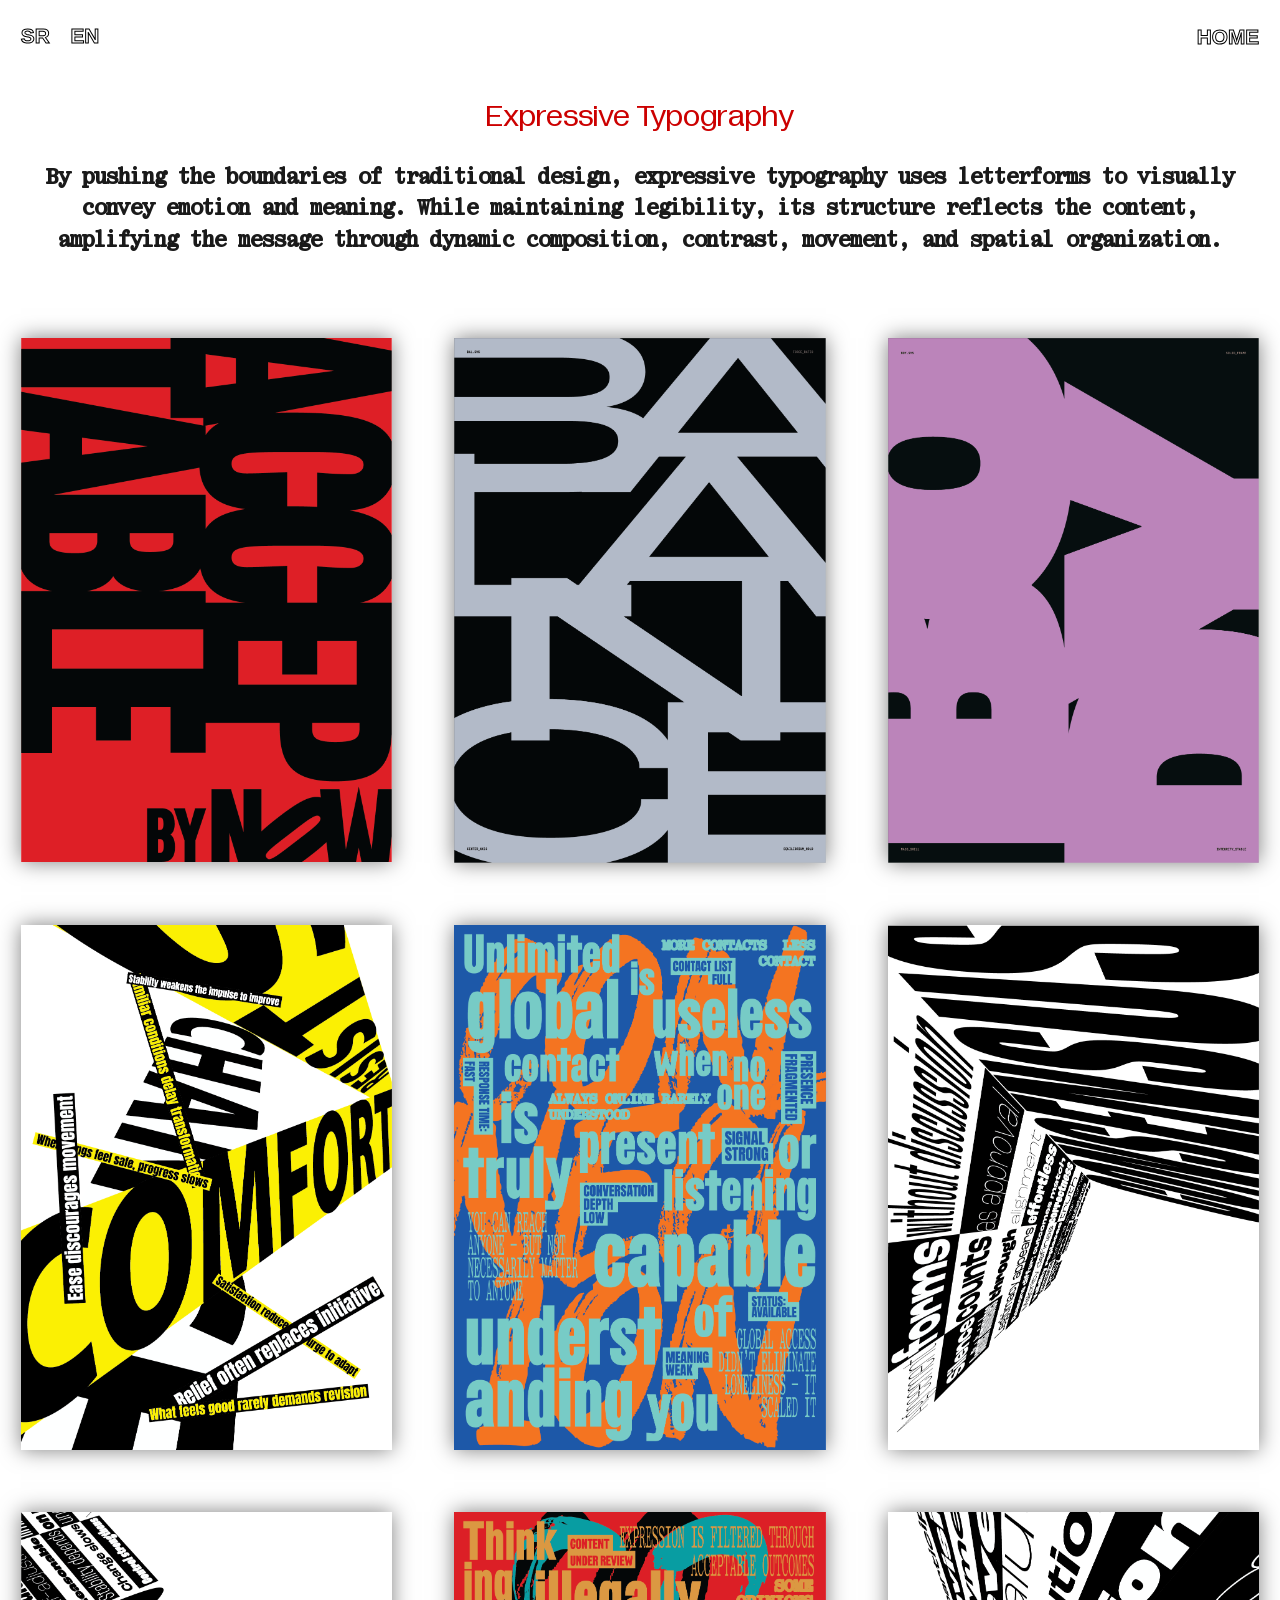
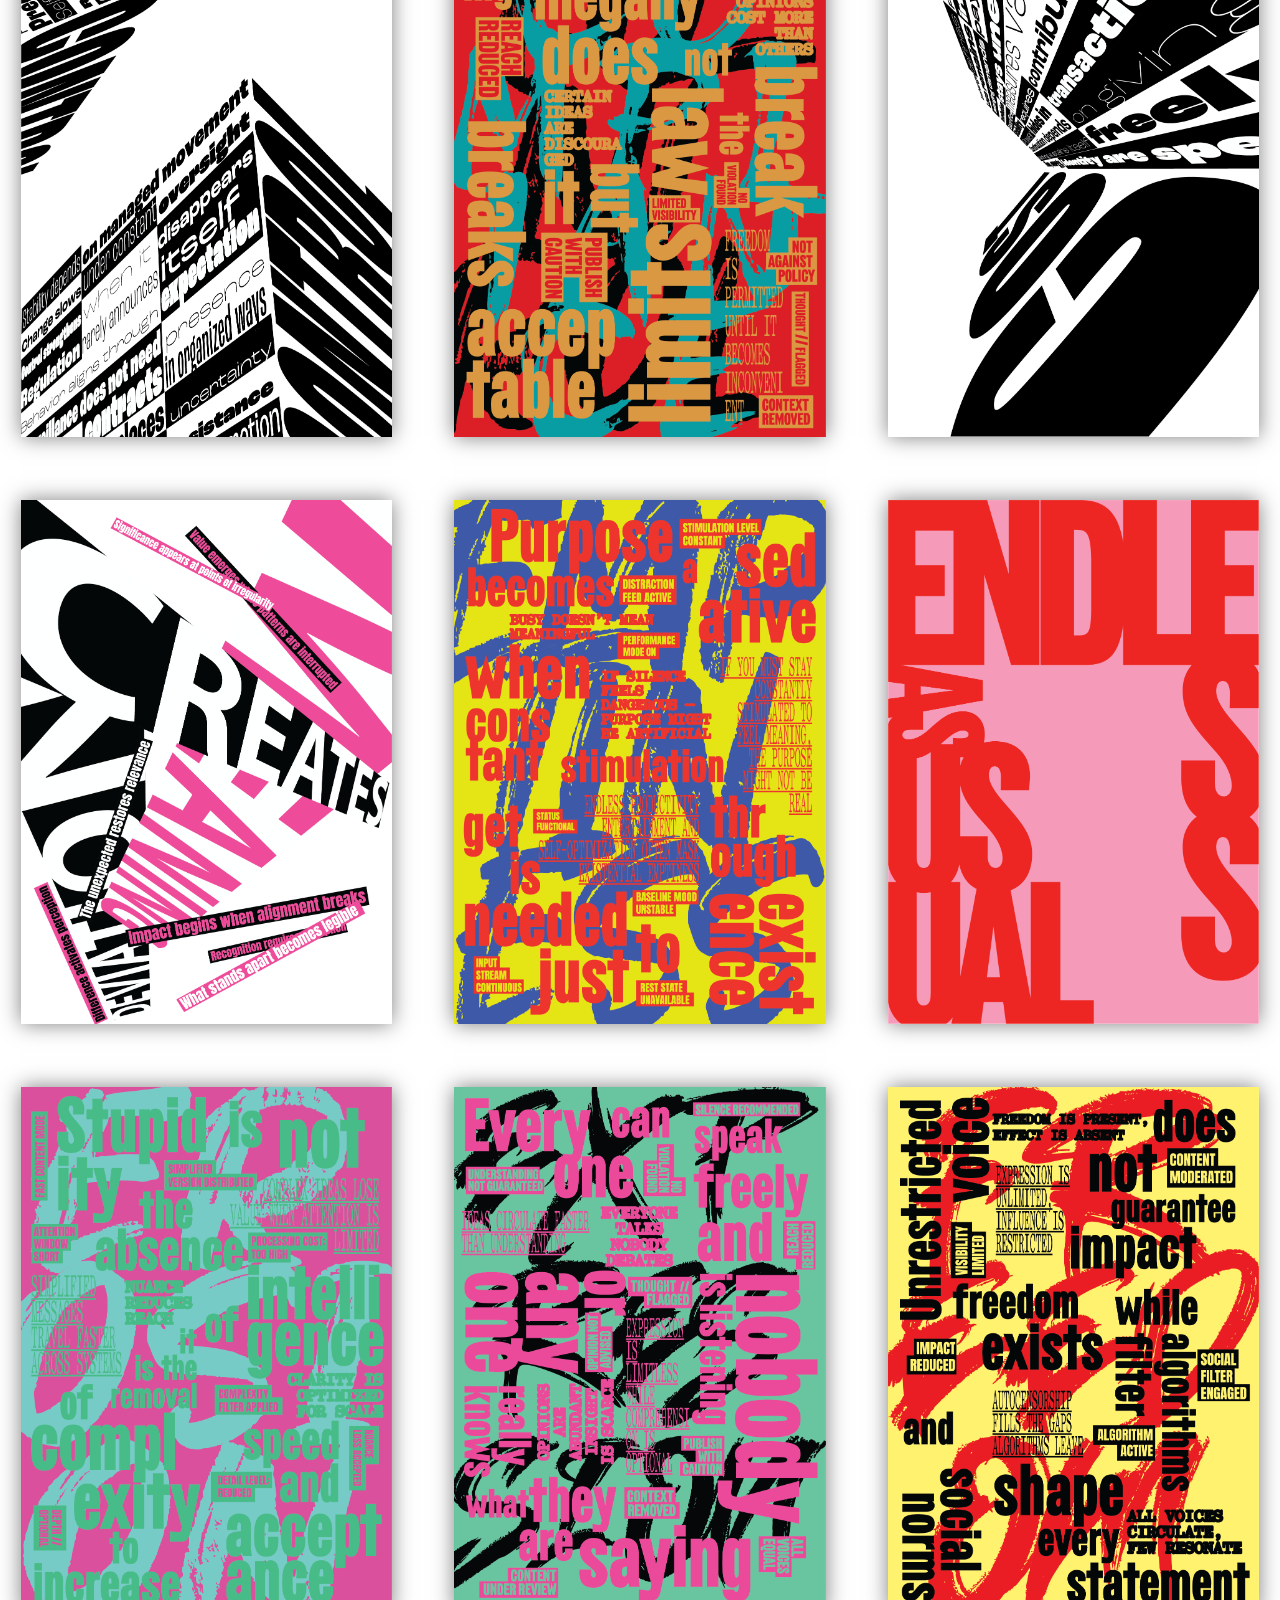
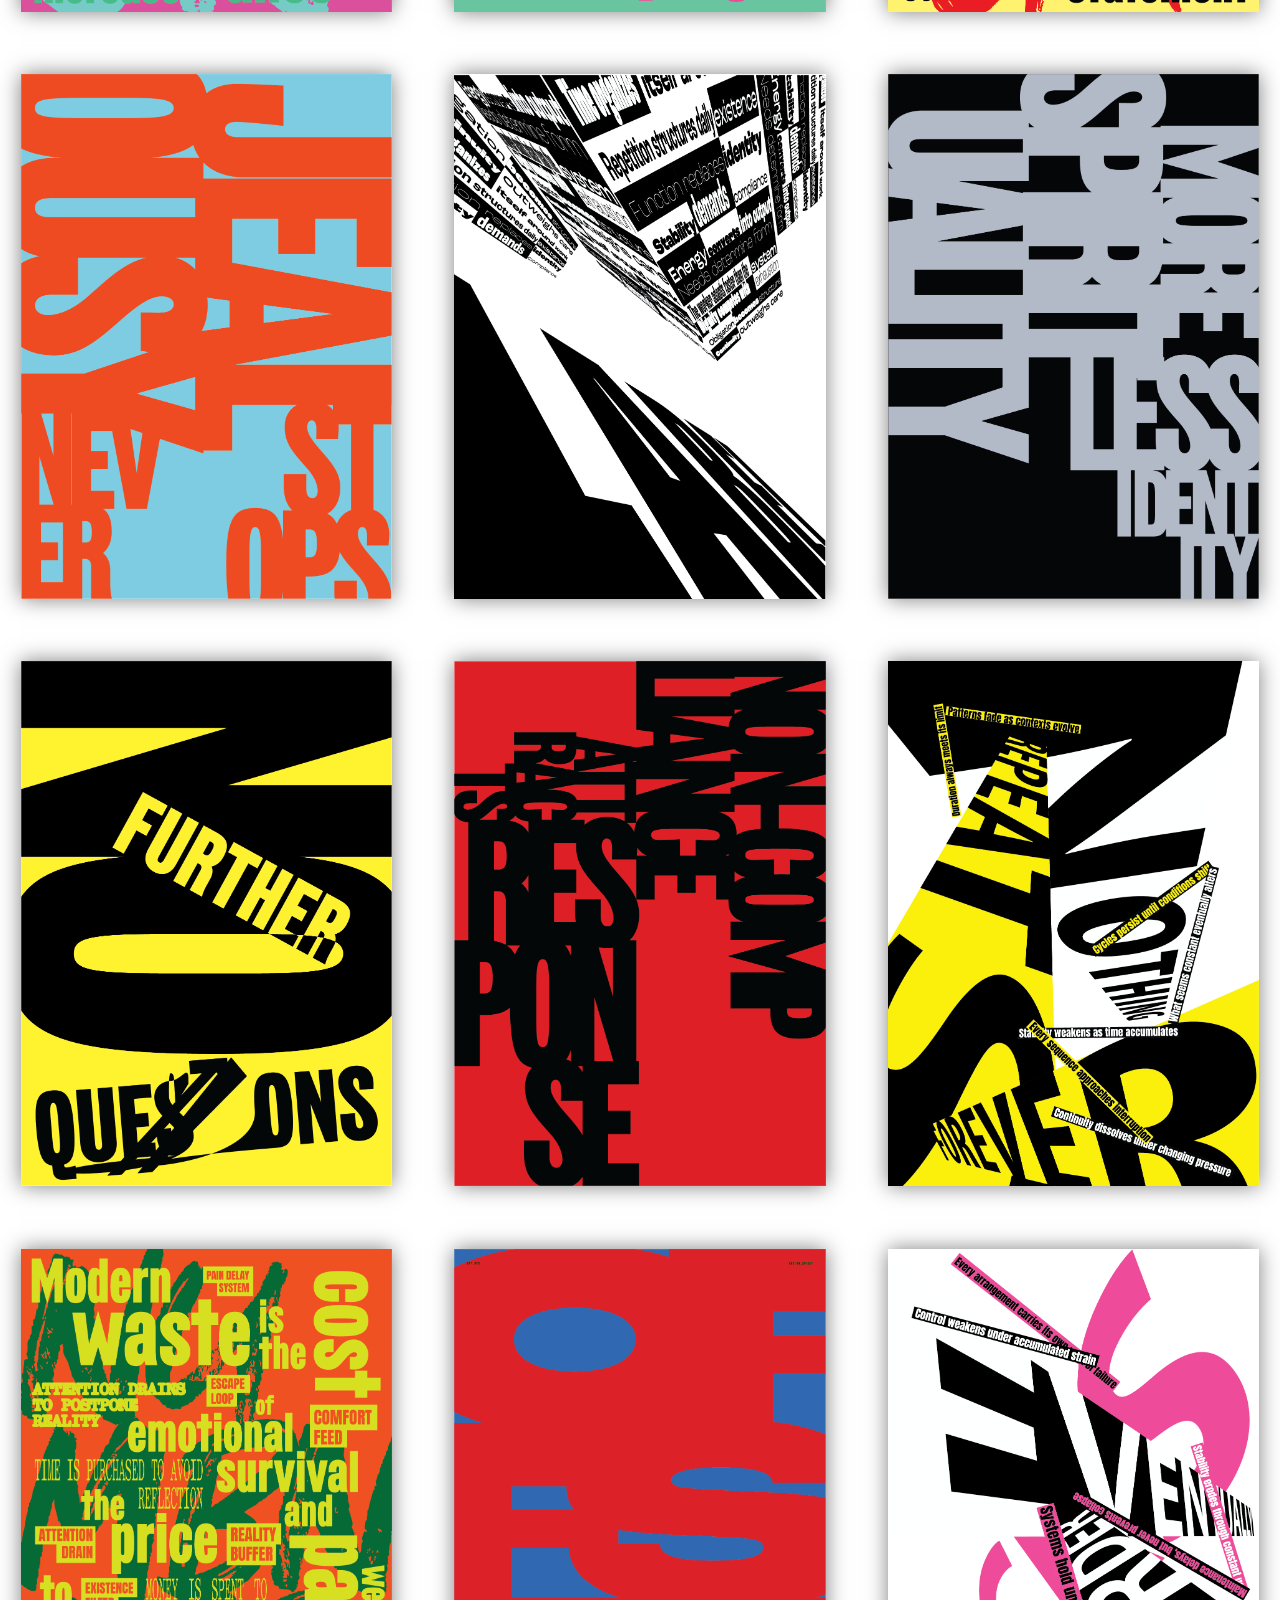
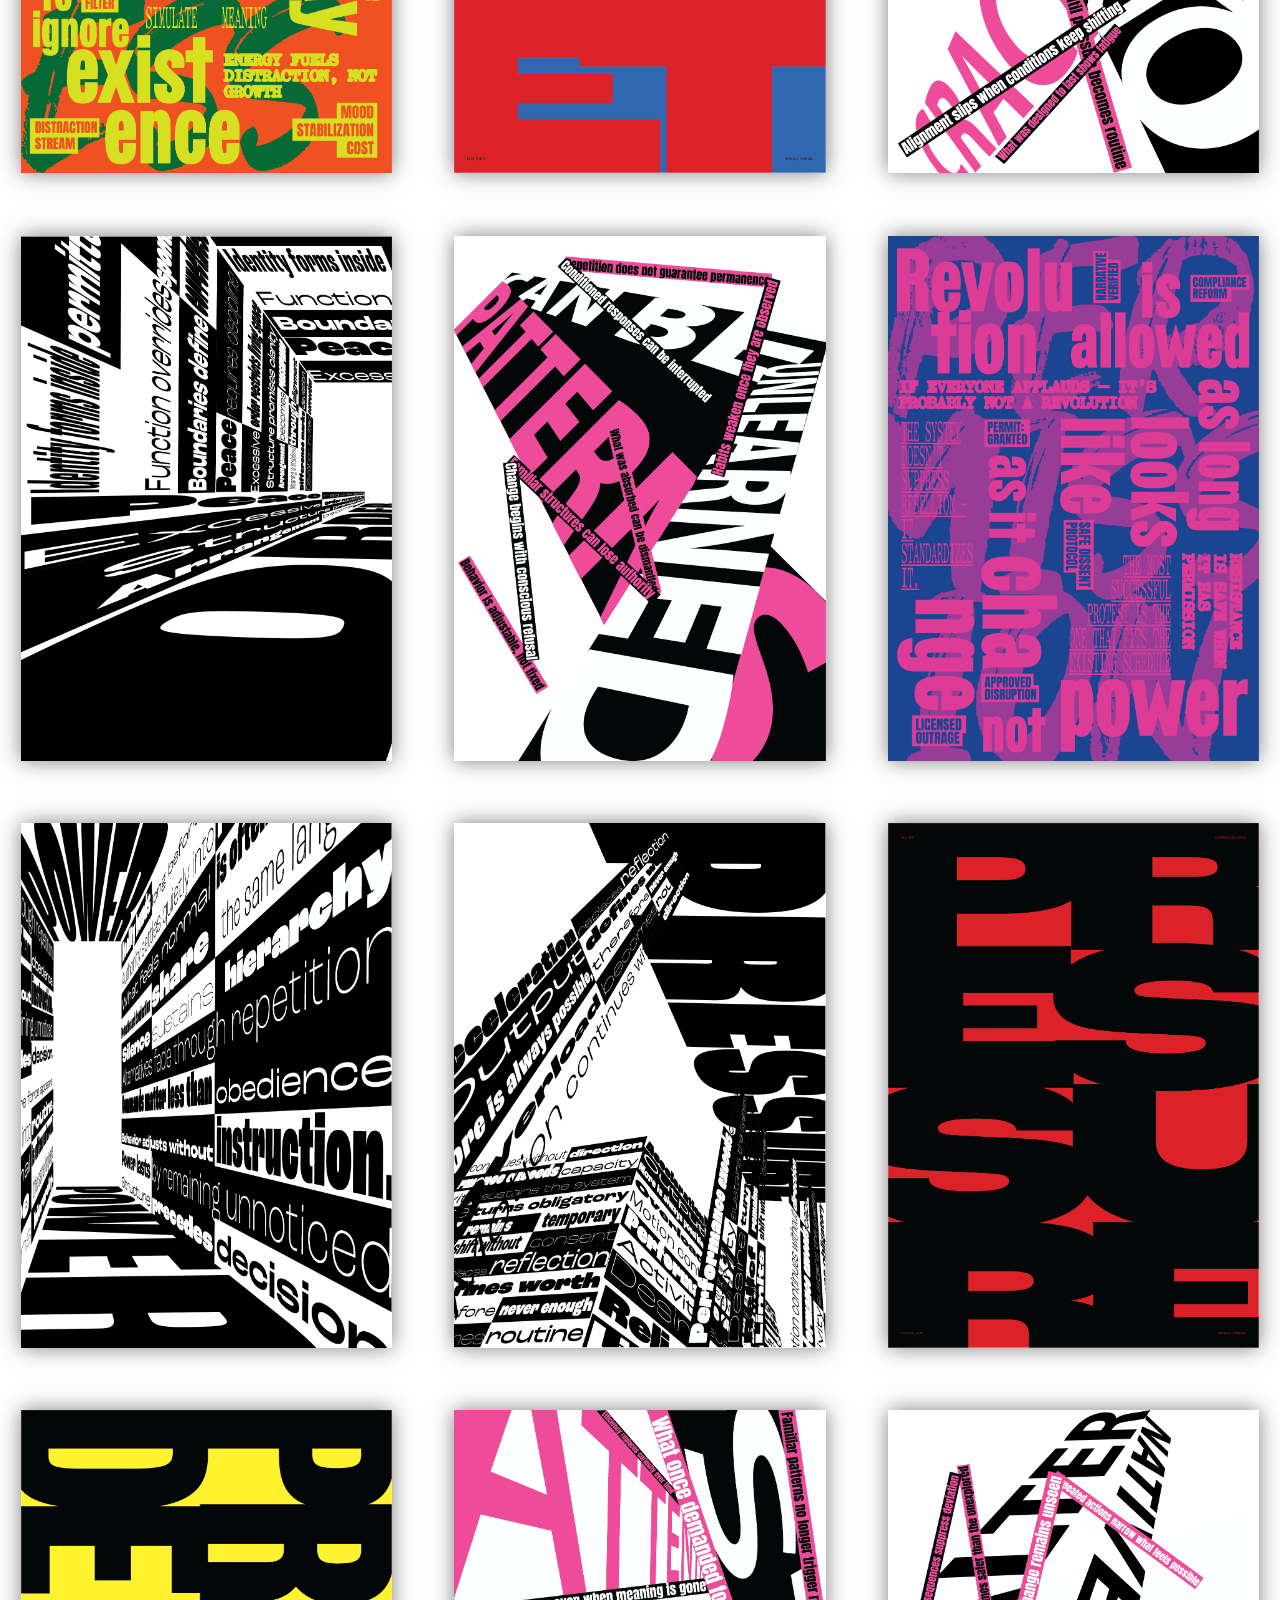
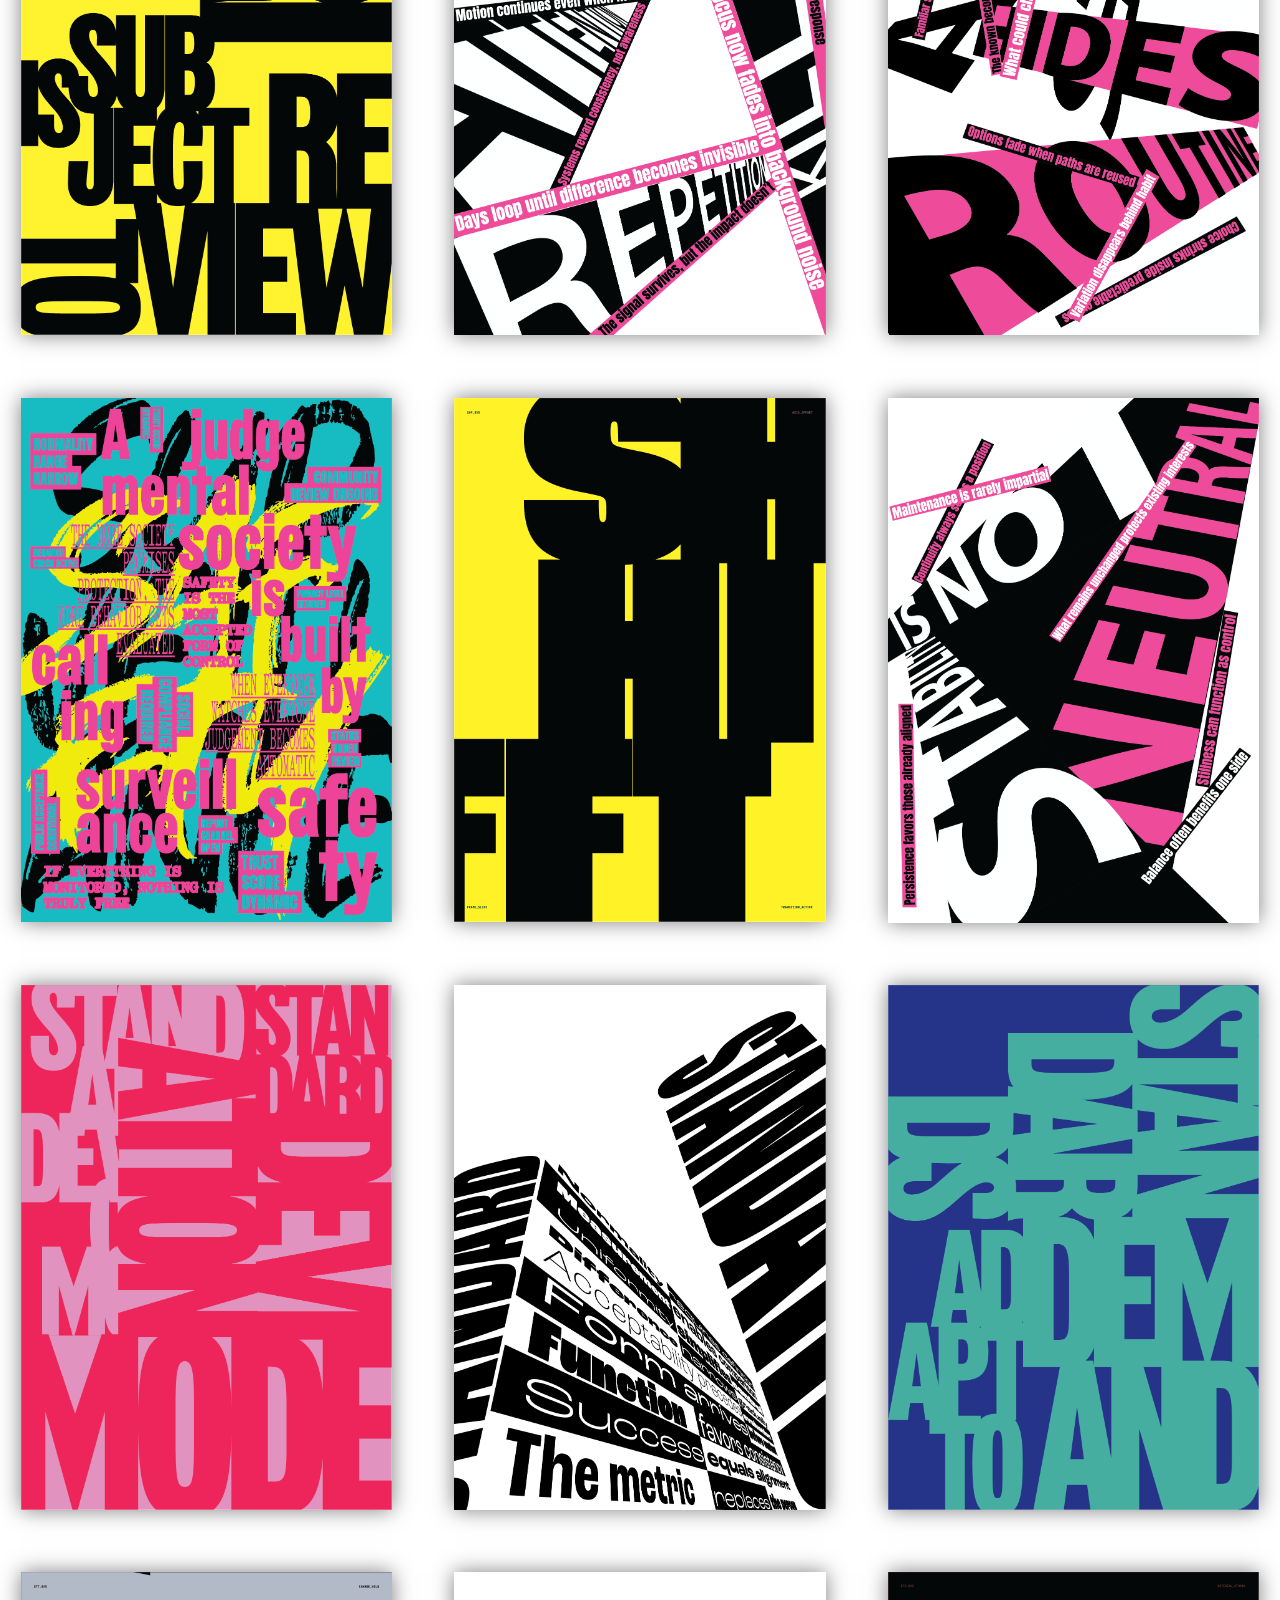
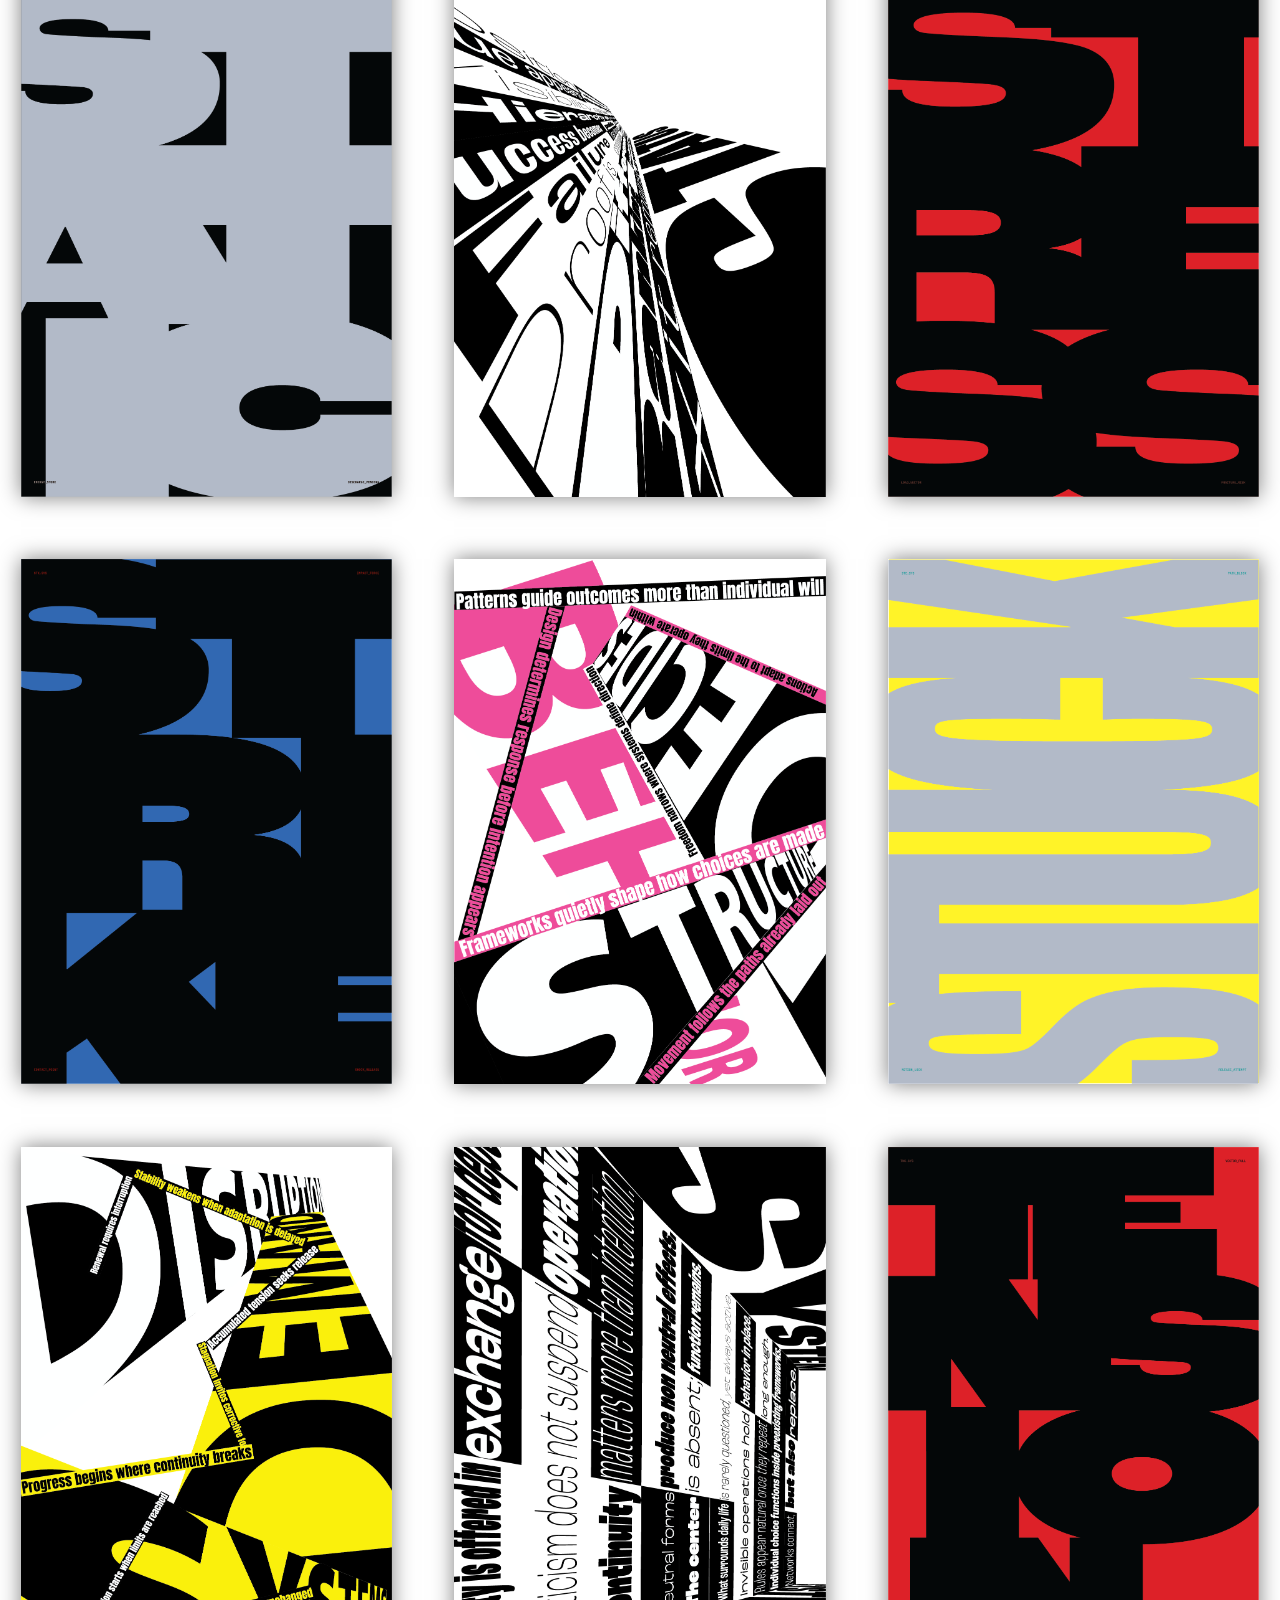
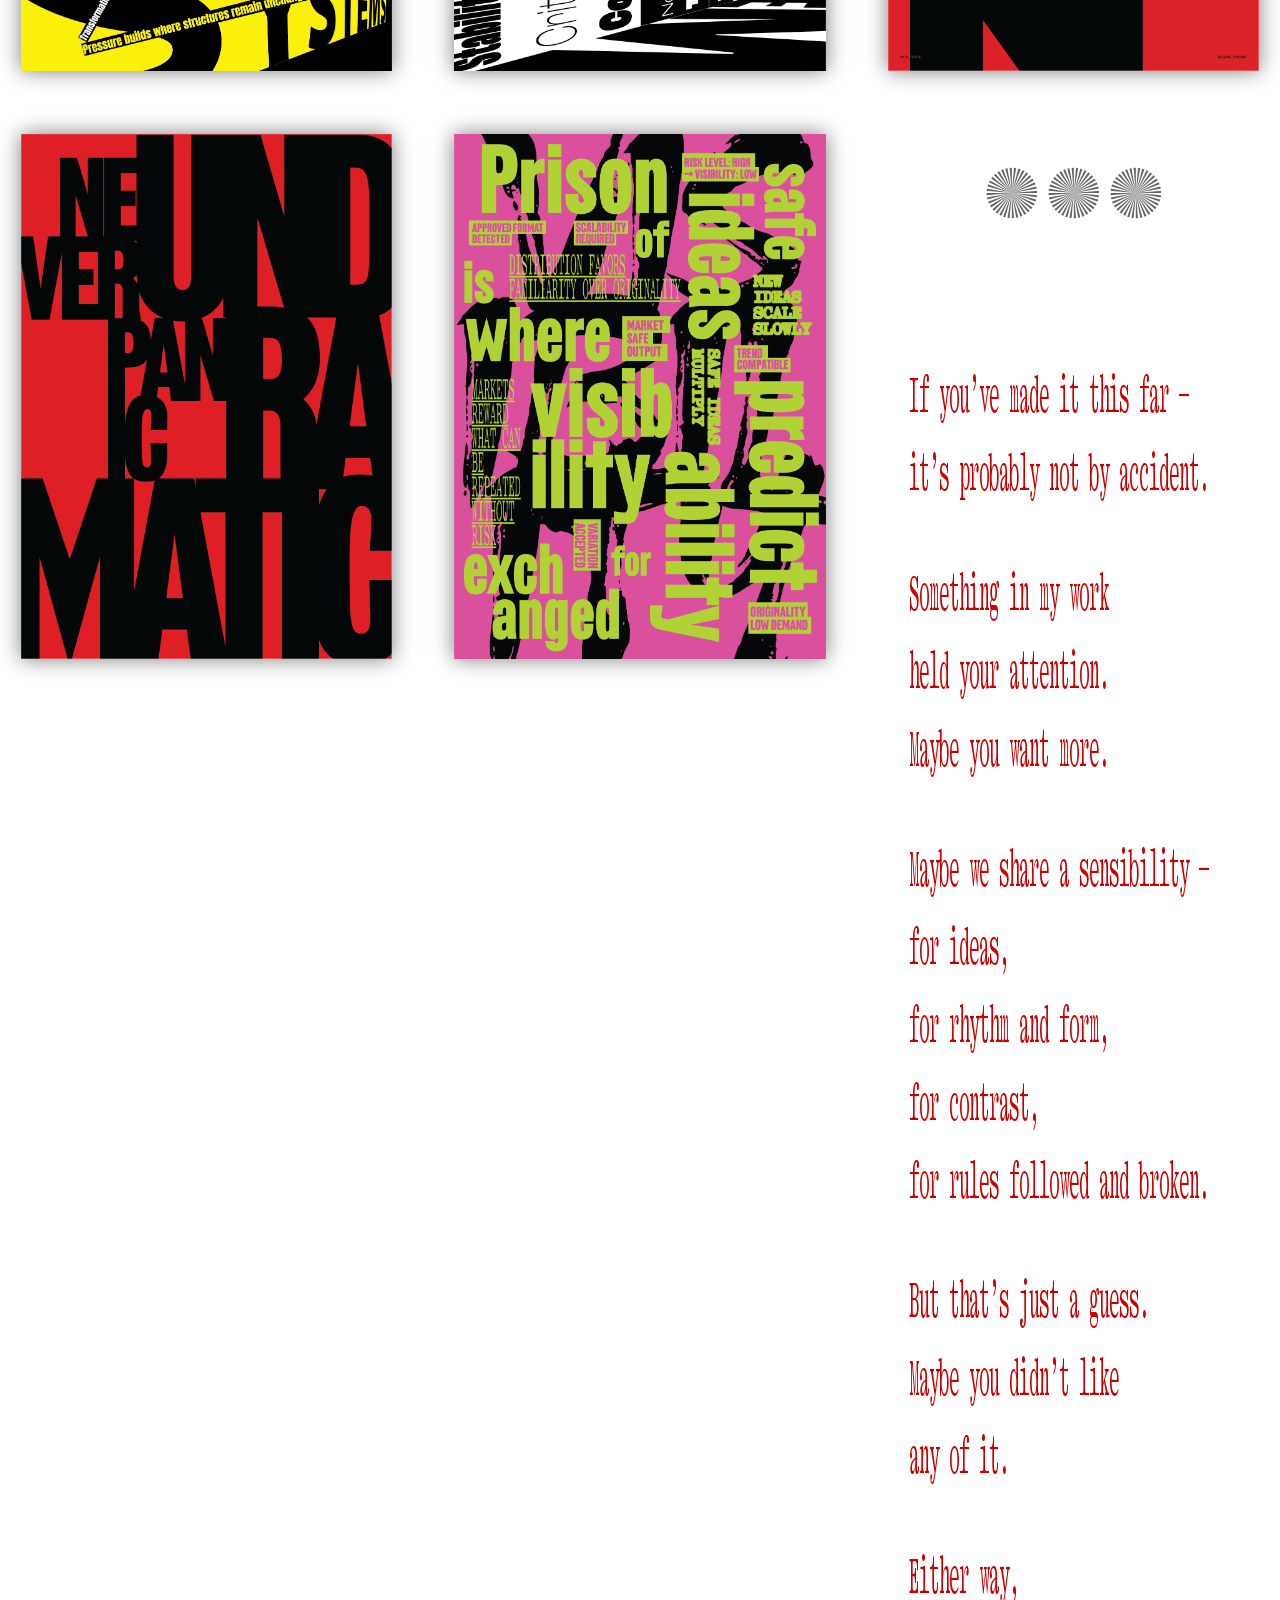
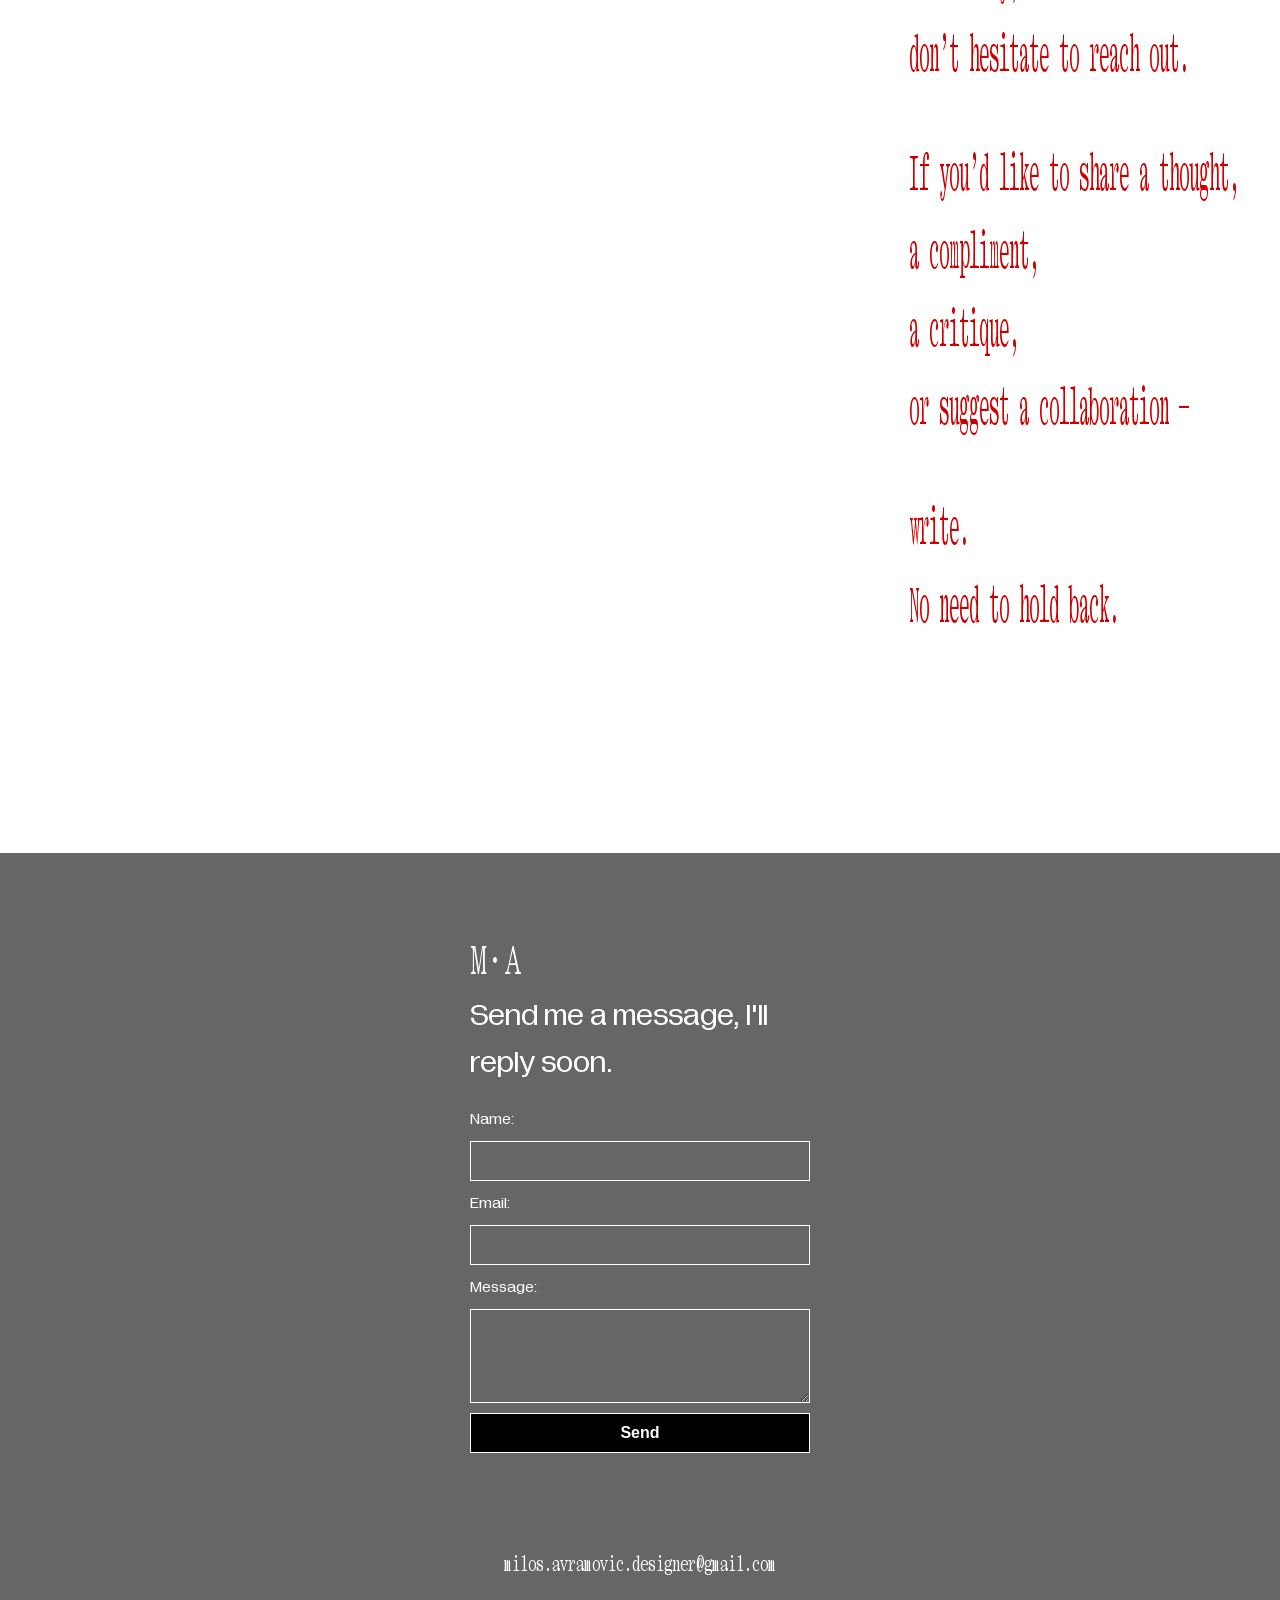
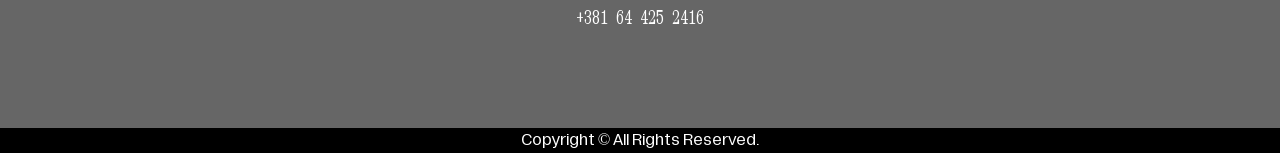
==== portfolio.html @ 14ef41f2 "Add files via upload" ====
<!DOCTYPE html>
<html lang="en">
<head>
  <meta charset="UTF-8">
  <meta name="viewport" content="width=device-width, initial-scale=1.0">
  <link rel="stylesheet" href="index.css">
  <title>Milos Avramovic</title>

  <link rel="shortcut icon" type="image/x-icon" href="logo.png">
    <link rel="apple-touch-icon" href="logo.png">
</head>
<body>
    <div class="home">
      <div class="section1">
        <div class="s1_1">
          <div class="logo" style="font-family: 'KommunaNarrow';"><a href="portfolio.html" style="font-size: 2rem; color: white;">M·A</a></div>
          <h2 class="t_description sr" style="font-weight: 500;">Pošaljite mi poruku, odgovoriću što pre.</h2>
          <h2 class="t_description en" style="display: none; font-weight: 500;">Send me a message, I'll reply soon.</h2>
        </div>
        <div class="s1_2">
          <div class="contact_forma">
                <form action="submit.php" method="post" class="contact-form">
                <label for="name" class="sr">Ime:</label>
                <label for="name" class="en" style="display: none;">Name:</label>
                <input type="text" id="name" name="name" required>
              
                <label for="email" class="sr">Mejl:</label>
                <label for="email" class="en" style="display: none;">Email:</label>
                <input type="email" id="email" name="email" required>
              
                <label for="message" class="sr">Poruka:</label>
                <label for="message" class="en" style="display: none;">Message:</label>
                <textarea id="message" name="message" rows="4" required></textarea>
              
                <button type="submit" class="sr">Pošalji</button>
                <button type="submit" class="en" style="display: none;">Send</button>
                </form>
              </div>       
        </div>
        <div class="s1_3">
          <p><a href="mailto:milos.avramovic.designer@gmail.com" >milos.avramovic.designer@gmail.com</a></p>
          <p><a href="tel:+381644252416" >+381 64 425 2416</a></p>
          </div>
        <div class="contact_futer2">
          <figcaption style="background-color: black; color: white; font-family: 'Gramatika'; text-align: center;">Copyright © All Rights Reserved.</figcaption>
        </div>

        
      </div>

      <div class="section2">
        <div class="s2_1">
          <div class="language" style="gap: 1rem;">
            <button id="sr-btn">SR</button>
          
            <button id="en-btn">EN</button>
          </div>

          <div class="shop">
            <a href="index.html" class="shop1 sr">POČETNA</a>
            <a href="index.html" class="shop1 en" style="display: none;">HOME</a>
          </div>
        </div>
       
        <div class="s2_2">
          <h2 class="sr" style="font-family: 'Gramatika'; font-weight: 500; text-align: center; padding-top: 2rem; color: #cc0000;">Ekspresivna Tipografija</h2>
          <h2 class="en" style="font-family: 'Gramatika'; font-weight: 500; text-align: center; padding-top: 2rem; color: #cc0000;">Expressive Typography </h2>


          <p class="sr" style="font-family: 'KommunaBold'; text-align: center;">Pomerajući granice tradicionalnog dizajna, ekspresivna tipografija koristi forme slova za vizuelno izražavanje emocija i značenja. Uz očuvanu čitljivost, njena struktura odražava sadržaj, pojačavajući poruku kroz dinamičnu kompoziciju, kontrast, pokret i prostornu organizaciju.</p>

          <p class="en" style="font-family: 'KommunaBold'; text-align: center;">By pushing the boundaries of traditional design, expressive typography uses letterforms to visually convey emotion and meaning. While maintaining legibility, its structure reflects the content, amplifying the message through dynamic composition, contrast, movement, and spatial organization.</p>

          
          
        </div>

        <div class="s2_3">

          <img src="image/1.png" alt="">
          
          <img src="image/2.png" alt="">
<img src="image/3.png" alt="">
<img src="image/4.png" alt="">
<img src="image/5.png" alt="">
<img src="image/6.png" alt="">
<img src="image/7.png" alt="">
<img src="image/8.png" alt="">
<img src="image/9.png" alt="">
<img src="image/10.png" alt="">
<img src="image/11.png" alt="">
<img src="image/12.png" alt="">
<img src="image/13.png" alt="">
<img src="image/14.png" alt="">

<img src="image/16.png" alt="">
<img src="image/17.png" alt="">
<img src="image/18.png" alt="">

<img src="image/20.png" alt="">
<img src="image/21.png" alt="">
<img src="image/22.png" alt="">
<img src="image/23.png" alt="">
<img src="image/24.png" alt="">
<img src="image/25.png" alt="">
<img src="image/26.png" alt="">
<img src="image/27.png" alt="">
<img src="image/28.png" alt="">
<img src="image/29.png" alt="">
<img src="image/30.png" alt="">
<img src="image/31.png" alt="">
<img src="image/32.png" alt="">
<img src="image/33.png" alt="">
<img src="image/34.png" alt="">
<img src="image/35.png" alt="">
<img src="image/36.png" alt="">
<img src="image/37.png" alt="">
<img src="image/38.png" alt="">
<img src="image/39.png" alt="">
<img src="image/40.png" alt="">
<img src="image/41.png" alt="">
<img src="image/42.png" alt="">
<img src="image/43.png" alt="">
<img src="image/44.png" alt="">
<img src="image/45.png" alt="">
<img src="image/46.png" alt="">
<img src="image/47.png" alt="">
<img src="image/48.png" alt="">
<img src="image/49.png" alt="">
<img src="image/50.png" alt="">
<img src="image/51.png" alt="">
<img src="image/52.png" alt="">


          

          
          
          

        

      

       



        <div class="s2_2 manifest">

          <p style="padding-bottom: 5rem; text-align: center; font-family: 'Kommuna'; color:#666666;">    </p>

          <p class="sr">Ako si stigao/la do ovog dela —<br>
            nije slučajno.</p>
        
            <p class="sr">Nešto u mojim radovima<br>
            zadržalo ti je pažnju.<br>
            Možda želiš još.</p>
        
            <p class="sr">Možda delimo senzibilitet —<br>
            za ideju,<br>
            ritam forme,<br>
            kontrast,<br>
            za pravila koja se poštuju i krše.</p>
        
            <p class="sr">Ali to je samo pretpostavka.<br>
            Možda ti se<br>
            ništa ne dopada.</p>
        
            <p class="sr">U svakom slučaju,<br>
            ne ustručavaj se da pišeš.</p>
        
            <p class="sr">Ako želiš da podeliš misao,<br>
            pohvališ,<br>
            kritikuješ,<br>
            ili predložiš saradnju —</p>
        
            <p class="sr"><strong>piši.<br>
            Ne oklevaj.</p>



            <p class="en">If you’ve made it this far —<br>
              it’s probably not by accident.</p>
          
              <p class="en">Something in my work<br>
              held your attention.<br>
              Maybe you want more.</p>
          
              <p class="en">Maybe we share a sensibility —<br>
              for ideas,<br>
              for rhythm and form,<br>
              for contrast,<br>
              for rules followed and broken.</p>
          
              <p class="en">But that’s just a guess.<br>
              Maybe you didn’t like<br>
              any of it.</p>
          
              <p class="en">Either way,<br>
              don’t hesitate to reach out.</p>
          
              <p class="en">If you’d like to share a thought,<br>
              a compliment,<br>
              a critique,<br>
              or suggest a collaboration —</p>
          
              <p class="en">write.<br>
              No need to hold back.</p>
        </div>

       
    </div>

    <script>
      // Funkcionalnost za prebacivanje jezika
      const enBtn = document.getElementById('en-btn');
      const srBtn = document.getElementById('sr-btn');
      const enElements = document.querySelectorAll('.en');
      const srElements = document.querySelectorAll('.sr');
  
      function setActiveLanguage(lang) {
          if (lang === 'en') {
              enElements.forEach(el => el.style.display = 'block');
              srElements.forEach(el => el.style.display = 'none');
              enBtn.classList.add('active-lang');
              srBtn.classList.remove('active-lang');
          } else {
              srElements.forEach(el => el.style.display = 'block');
              enElements.forEach(el => el.style.display = 'none');
              srBtn.classList.add('active-lang');
              enBtn.classList.remove('active-lang');
          }
          localStorage.setItem('language', lang); // Save selected language
      }
  
      enBtn.addEventListener('click', () => setActiveLanguage('en'));
      srBtn.addEventListener('click', () => setActiveLanguage('sr'));
  
      // Load saved language preference from localStorage
      const savedLanguage = localStorage.getItem('language') || 'en';
      setActiveLanguage(savedLanguage);
    </script>
</body>
</html>
---- index.css ----
@font-face {
  font-family: 'Kommuna';
  src: url('./fonts/KommunaNormal1.10.woff') format('woff'),
       url('./fonts/KommunaNormal1.10.otf') format('opentype');
  font-weight: normal;
  font-style: normal;
  font-display: swap;
}

@font-face {
  font-family: 'KommunaBold';
  src: url('./fonts/KommunaNormalBold1.10.woff') format('woff'),
       url('./fonts/KommunaNormalBold1.10.otf') format('opentype');
  font-weight: bold;
  font-style: normal;
  font-display: swap;
}

@font-face {
  font-family: 'Kommuna';
  src: url('./fonts/KommunaNormalBlack1.10.woff') format('woff'),
       url('./fonts/KommunaNormalBlack1.10.otf') format('opentype');
  font-weight: 900; /* 900 je uobičajena vrednost za 'black' težinu */
  font-style: normal;
  font-display: swap;
}

@font-face {
  font-family: 'KommunaNarrow';
  src: url('./fonts/KommunaNarrow1.10.woff') format('woff'),
       url('./fonts/KommunaNarrow1.10.otf') format('opentype');
  font-weight: 900; /* 900 je uobičajena vrednost za 'black' težinu */
  font-style: normal;
  font-display: swap;
}

@font-face {
  font-family: 'KommunaUltraNarrow';
  src: url('./fonts/KommunaUltraNarrow1.10.woff') format('woff'),
       url('./fonts/KommunaUltraNarrow1.10.otf') format('opentype');
  font-style: normal;
  font-display: swap;
}

@font-face {
  font-family: 'Gramatika';
  src: url('./fonts/GramatikaRegular1.00.woff') format('woff'),
       url('./fonts/GramatikaRegular1.00.otf') format('opentype');
  font-weight: 400;
  font-style: normal;
  font-display: swap;
}

@font-face {
  font-family: 'Gramatika';
  src: url('./fonts/GramatikaBold1.00.woff') format('woff'),
       url('./fonts/GramatikaBold1.00.otf') format('opentype');
  font-weight: bold;
  font-style: normal;
  font-display: swap;}

  @font-face {
    font-family: 'GramatikaShifted';
    src: url('./fonts/GramatikaShifted1.00.woff') format('woff'),
         url('./fonts/GramatikaShifted1.00.woff') format('opentype');
    font-weight: normal;
    font-style: normal;
    font-display: swap;
  }
  
  @font-face {
    font-family: 'GramatikaBoldShifted';
    src: url('./fonts/GramatikaBoldShifted1.00.woff') format('woff'),
         url('./fonts/GramatikaBoldShifted1.00.otf') format('opentype');
    font-weight: normal;
    font-style: normal;
    font-display: swap;
  }

  *,
*::after,
*::before {
  margin: 0;
  padding: 0;
  box-sizing: border-box;
  text-decoration: none;
  list-style: none;
  
}

html {
  font-size: 150%;
  line-height: 1.5;
  background: #ffffff;
  color: #1a1a1a;
 

}


h1 {
  font-family: 'GramatikaBoldShifted', sans-serif;
  font-size: 2.5rem;
  font-weight: bold;
  
}

h2 {
  font-size: 1.5rem;
  font-weight: 800;
}

h3 {
  font-size: 1.25rem;
  font-weight: 600;
}

p {
  font-size: 1rem;
  font-weight: 400;
}

figcaption {
  font-size: 0.8rem;
  font-weight: 400;
}

/* Basic/////////////////////////////////////////////////////////////////////////////////////////////////////////////////////////////////////////////////*/



.home {
  
  margin: 0 auto;
  display: grid;
  grid-template-columns: 1fr 2fr; /* Osigurava da imamo 2 kolone */
  min-height: 100vh;
}


.section1 {
  background-color: blue;
}

.section2 {
  
  padding: 2rem;
  height: auto; /* Visina će zavisiti od sadržaja */
  z-index: 999; /* Ispod .section1 */
}


/*SECTION1///////////////////////////////////////////////////////////////////////////////////////////////////////////////////////////////////////////////////////////////////////////////*/


.section1 {
  background-color: #666666;
  height: 100dvh;
  display: grid;
  grid-template-rows: 1fr 1fr 1fr;
  gap: 1rem;
  position: sticky;
  top: 0; /* Fiksiraj sekciju na vrhu ekrana dok skroluješ */
  z-index: 1000; /* U prvom planu */
}

.s1_1 {
  display: flex;
  flex-direction: column;
  justify-content: flex-end; /* Gura sadržaj ka dnu */
  
  max-width: 340px;
  height: 100%; /* Potrebno da se flexbox prostire na punu visinu */
  margin: auto;
  font-family: 'Gramatika';
  color: #ffFFFF;
  
}








.contact-form {
  display: flex;
  flex-direction: column;
  gap: 10px;
  max-width: 340px;
  margin: auto;
  color: white;
  font-family: 'Gramatika', sans-serif;
}

.contact-form label {
  font-size: 16px;
}

.contact-form input,
.contact-form textarea,
.contact-form button {
  padding: 10px;
  border: 1px solid white;
  background: transparent;
  color: white;
  font-size: 16px;
  width: 100%;
}

.contact-form input::placeholder,
.contact-form textarea::placeholder {
  color: rgba(255, 255, 255, 0.7);
}

.contact-form button {
  cursor: pointer;
  border: 1px solid white;
  background: rgb(0, 0, 0);
  color: rgb(255, 255, 255);
  font-weight: bold;
}

.contact-form button:hover {
  background: black;
  color: white;
}


.contact_futer {
  display: grid;
  grid-template-columns: auto;
  place-content: center;
  text-align: center;
  gap: 1rem;
}

.contact_futer a {
  text-decoration: none; /* Uklanja podvlačenje linka */
  color: inherit; /* Nasleđuje boju teksta iz roditeljskog elementa */
  transition: color 0.3s ease; /* Lagana promena boje pri hoveru */
  font-family: 'KommunaNarrow';
  
  color: white;
}

.contact_futer a:hover {
  text-decoration:underline;
}


.modal {
    display: none; 
    position: fixed;
    z-index: 1000;
    left: 0;
    top: 0;
    width: 100%;
    height: 100%;
    background-color: rgba(0, 0, 0, 0.5);
}

.modal-content {
    background-color: white;
    padding: 20px;
    margin: 15% auto;
    width: 30%;
    text-align: center;
    border-radius: 10px;
}

.modal-content button {
    background-color: #4CAF50;
    color: white;
    padding: 10px 20px;
    border: none;
    cursor: pointer;
    margin-top: 10px;
}

.modal-content button:hover {
    background-color: #45a049;
}



.s1_3 {
  display: grid;
  grid-template-columns: auto;
  place-content: center;
  text-align: center;
  gap: 1rem;
}

.s1_3 a {
  text-decoration: none; /* Uklanja podvlačenje linka */
  color: inherit; /* Nasleđuje boju teksta iz roditeljskog elementa */
  transition: color 0.3s ease; /* Lagana promena boje pri hoveru */
  font-family: 'KommunaNarrow';
  
  color: white;
}

.s1_3 a:hover {
  text-decoration:underline;
}




.s2_1 {
  display: flex;
  justify-content: space-between; /* Maksimalno razdvaja "language" i "shop" */
  align-items: center; /* Poravnava elemente po visini */
  width: 100%;
  flex-wrap: wrap; /* Sprečava lomljenje elemenata na manjim ekranima */
}

.language {
  display: flex;
  gap: 1rem; /* Razmak između dugmića */
  flex: 1; /* Širi se da bi "shop" bio maksimalno udaljen */
}

.shop {
  display: flex;
  justify-content: flex-end; /* Postavlja "Shop" dugme na desni kraj */
  flex: 1; /* Obezbeđuje pravilan raspored */
}

/* Popravka za dugmad */
.language button,
.shop1 {
  font-family: 'GramatikaBold', sans-serif;
  font-weight: 900;
  font-size: 1rem;
  border: none;
  background: none;
  cursor: pointer;
  -webkit-text-stroke: 1px black;
  color: transparent;
}

.language button:hover,
.shop1:hover {
  color: black;
}



.s2_2 p {
  font-family: 'KommunaBold', sans-serif;
  
  font-size: 1rem;
  padding: 1rem 0;

}

.s2_3 {
  padding-top: 3rem;
  padding-bottom: 5rem;
  display: grid;
  grid-template-columns: repeat(3, 1fr);
  gap: 3rem;
  justify-items: center;
}

.s2_3 img {
  display: block;
  height: auto;
  width: 100%;
  max-height: 80dvh;
  object-fit: contain;
  box-shadow: 0 0 20px rgba(0, 0, 0, 0.5);
}

.s2_3 p {
  padding-bottom: 1rem;
  grid-column: span 3; /* ako tekst ide ispod cele galerije */
}


.manifest p{
  font-family: 'KommunaUltraNarrow';
  font-size: 2.5rem;
  color: #cc0000;
}




.highlight {
  color: #cc0000;
  text-decoration: underline;
 }

 /*/POSTERI//////////////////////////////////////////////////////////////////////////////////////////////////////////////////////////////////////////////////////////////////////////////////////*/







 

/*/MEDIA//////////////////////////////////////////////////////////////////////////////////////////////////////////////////////////////////////////////////////////////////////////////////////*/

@media screen and (max-width: 1600px) {
  html {
    font-size: 140%;
  }

}

@media screen and (min-width: 1280px) {
  .drugi span {
    transition: font-family 0.5s ease-in-out;
  }

  
}



@media screen and (max-width: 1280px) {
  html {
    font-size: 130%;
  }

  .home {
    grid-template-columns: 1fr;
    
  }

  .section2 {
    order: -1; 
    padding: 1rem;
  }


}


@media screen and (max-width: 1024px) {
  html {
    font-size: 120%;
  }
  
  .language button:hover,
  .shop1:hover {
    color: white;
  }

  .posteri {
    grid-template-columns: repeat(2, 1fr); /* Dve kolone za srednje ekrane */
  }
}

@media screen and (max-width: 768px) {
  html {
    font-size: 110%;
  }

  .s2_3 img {
    display: block;
    margin: 0 auto;
    width: 90dvw;
    height: auto;
    box-shadow: 0 0 20px rgba(0, 0, 0, 0.5);
  }
  
  

  
}

@media screen and (max-width: 640px) {
  html {
    font-size: 100%;
  }
}
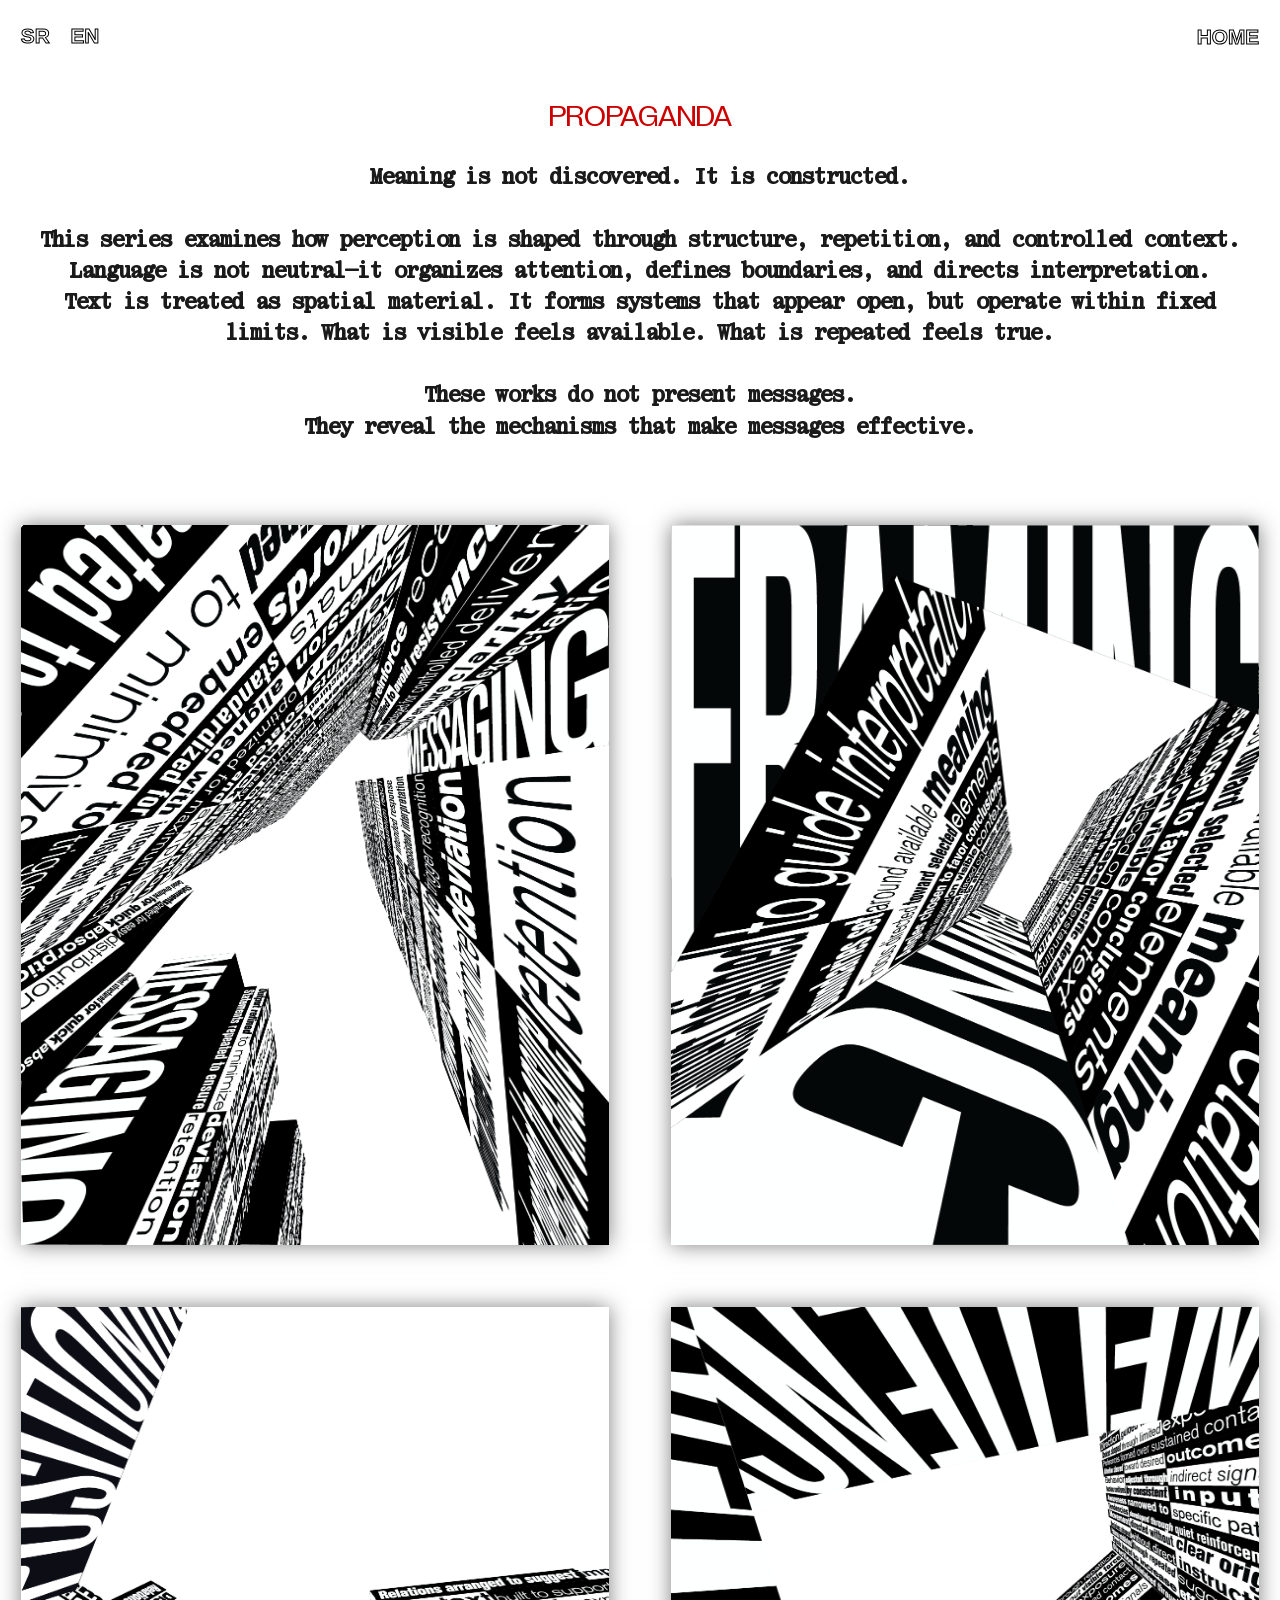
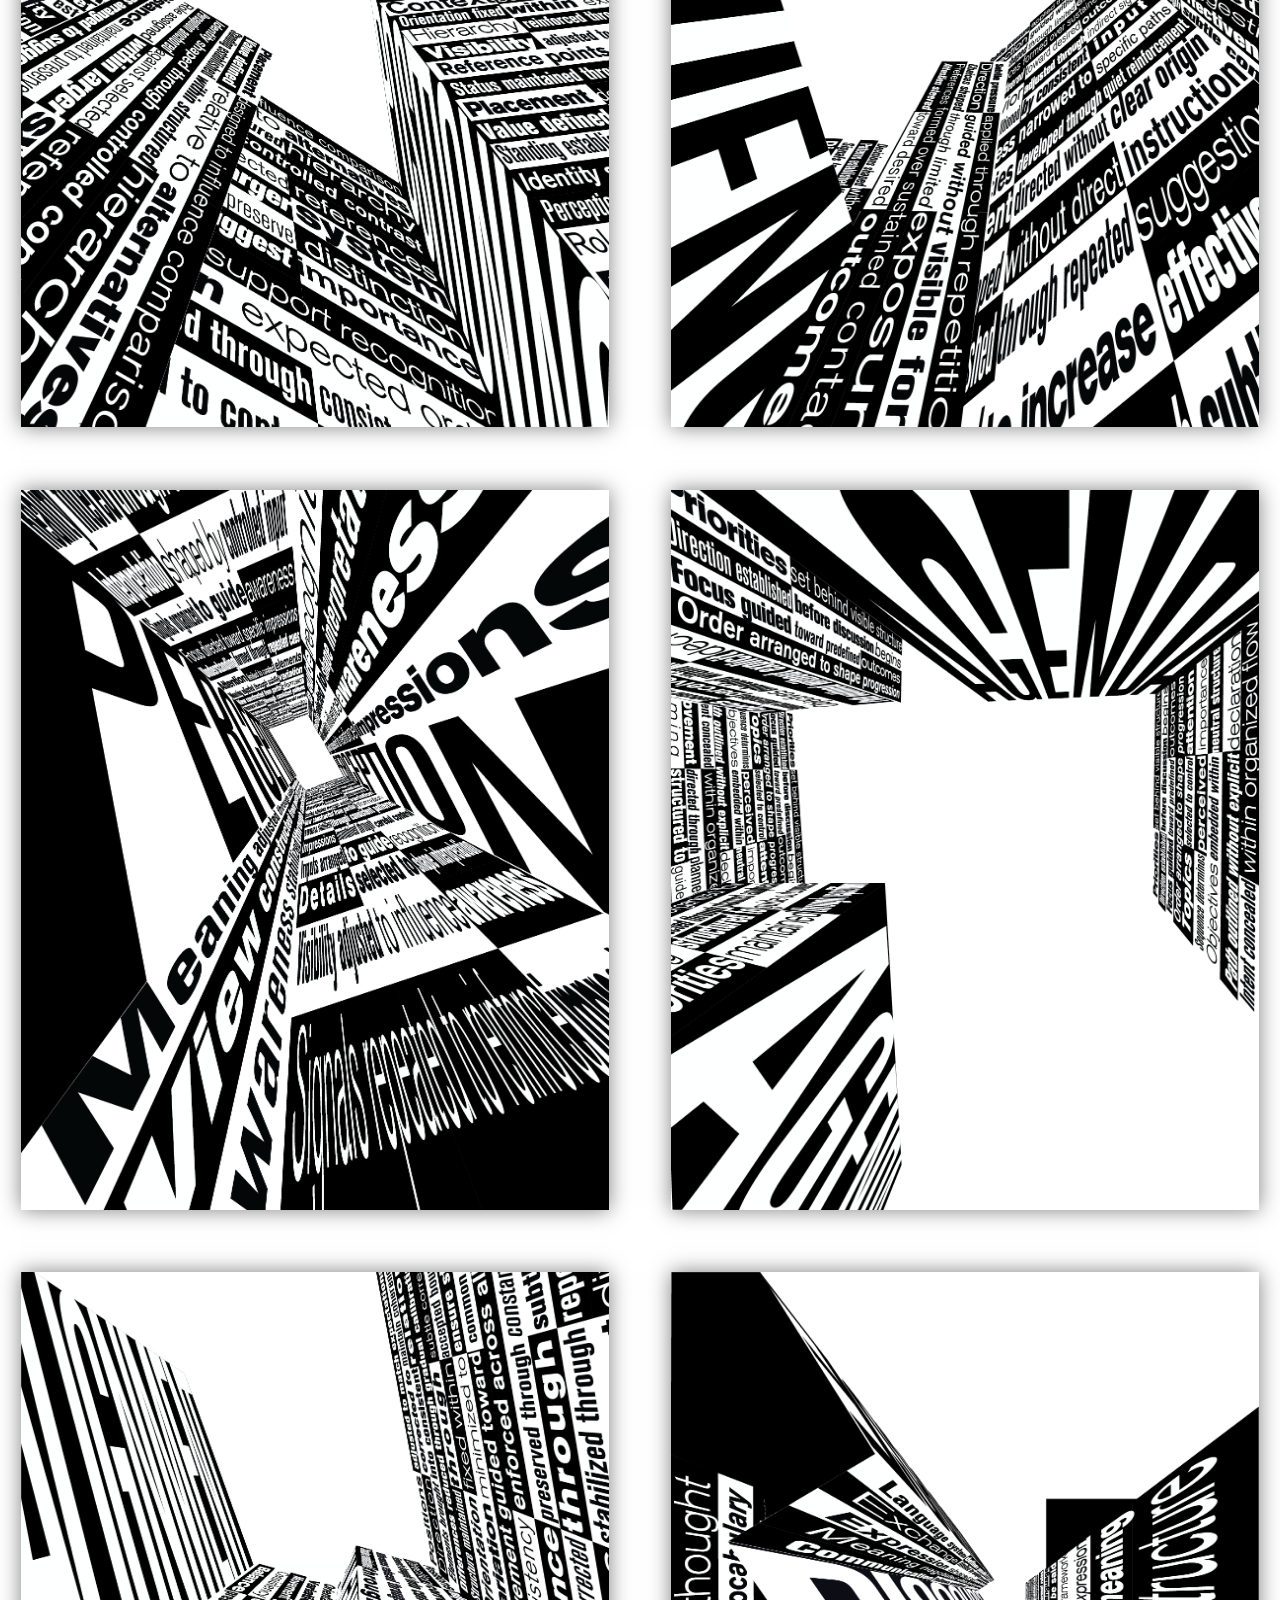
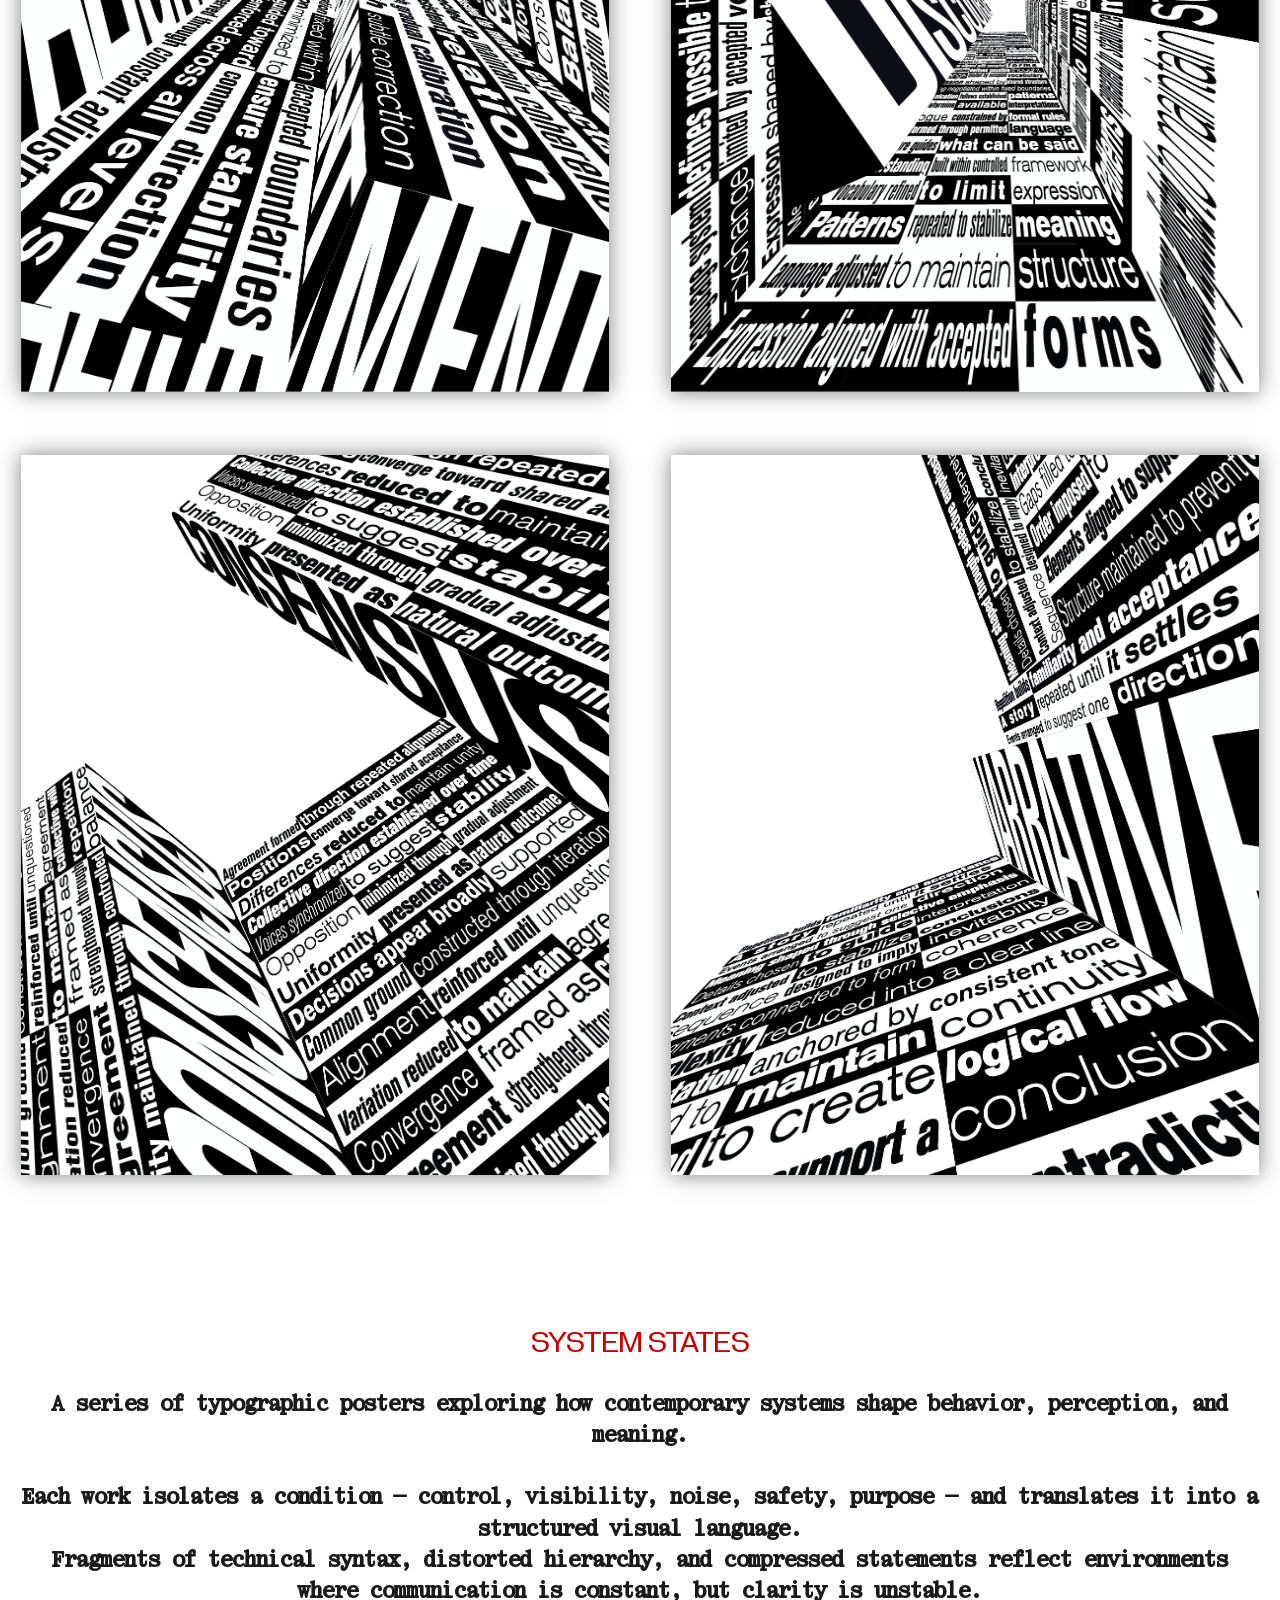
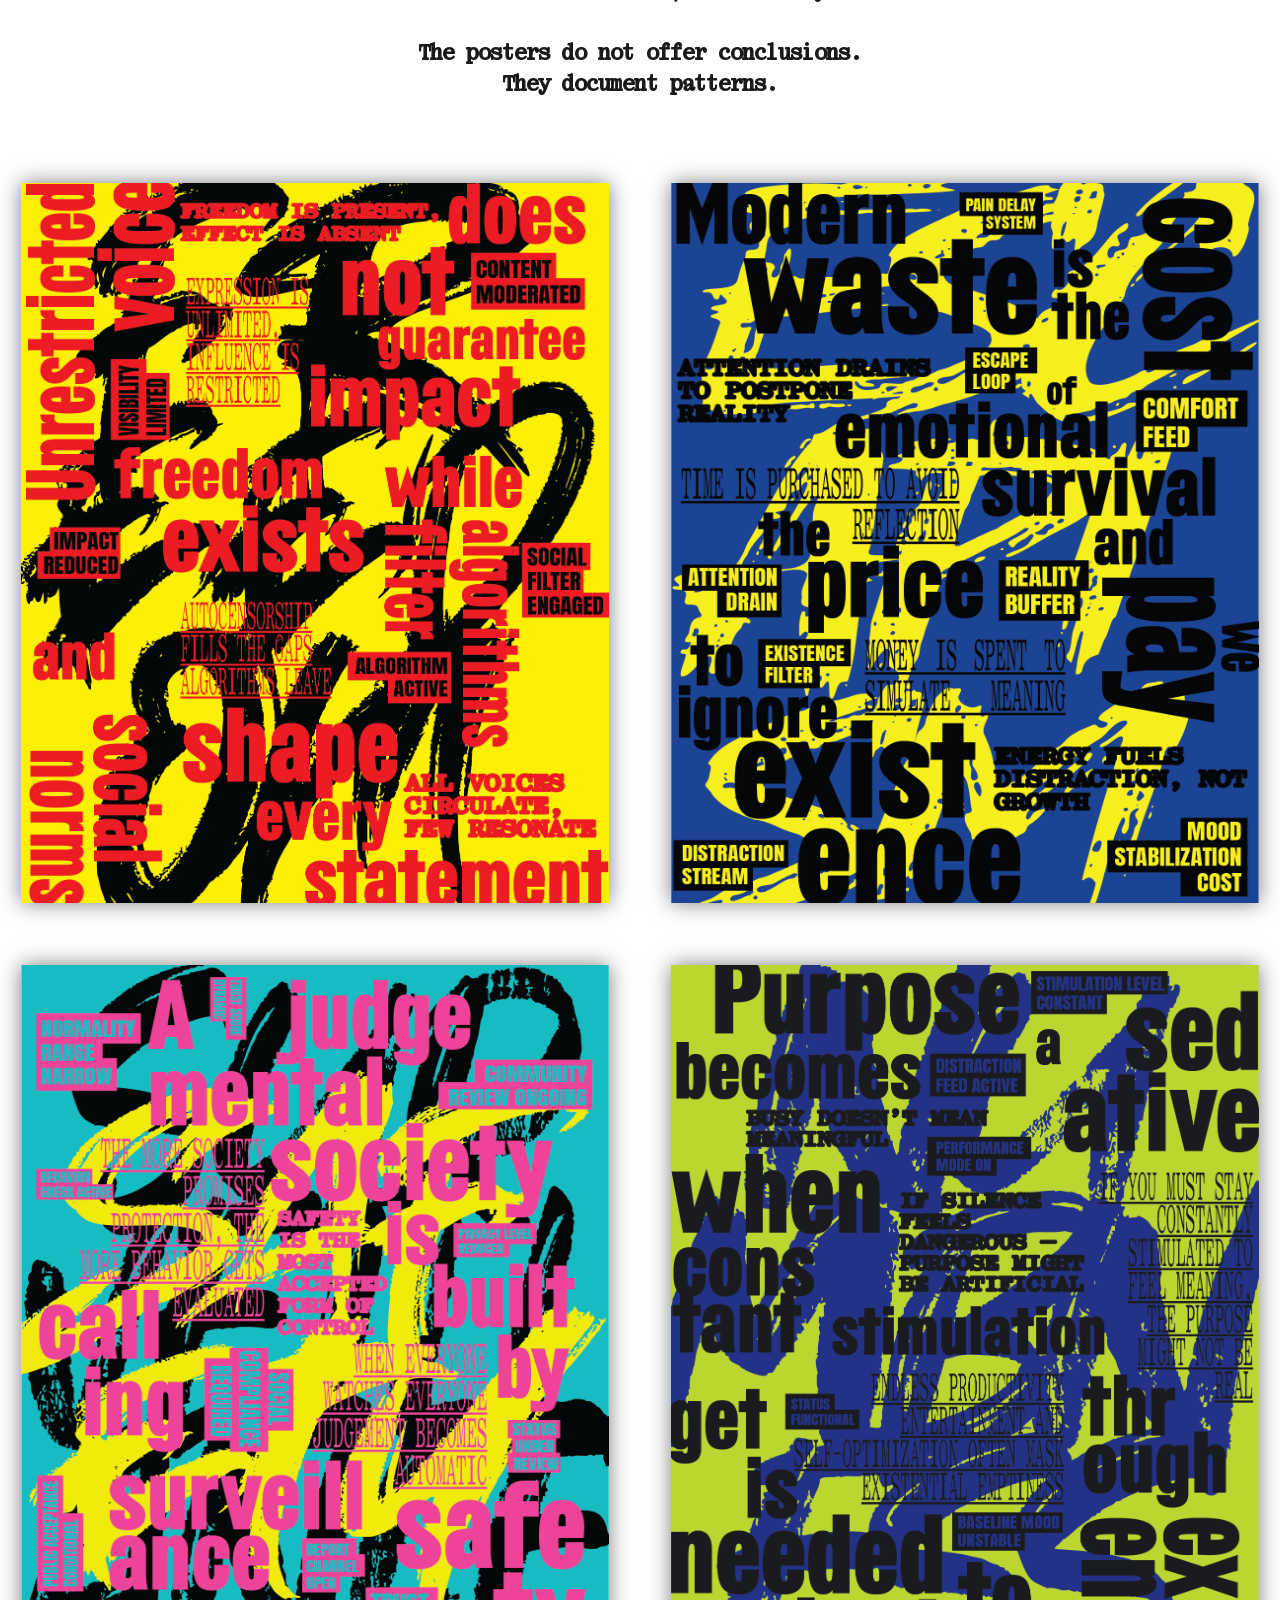
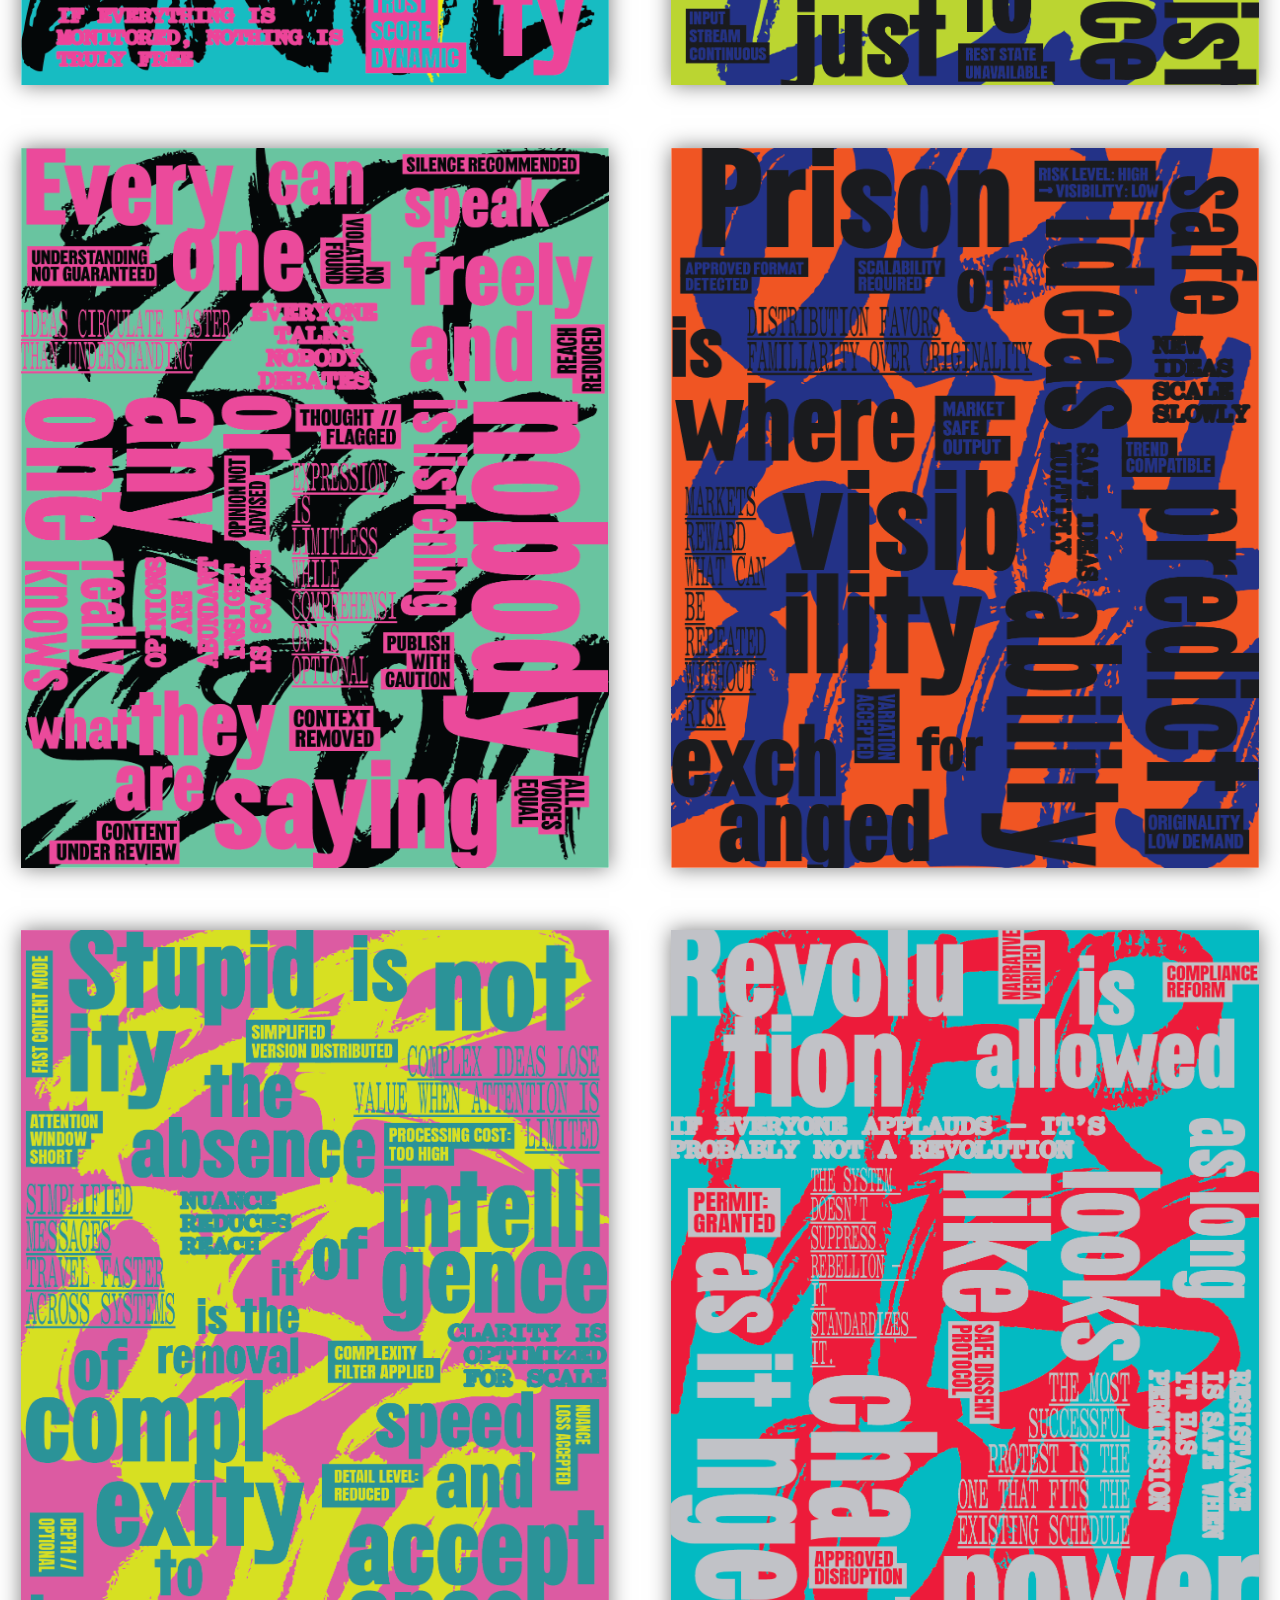
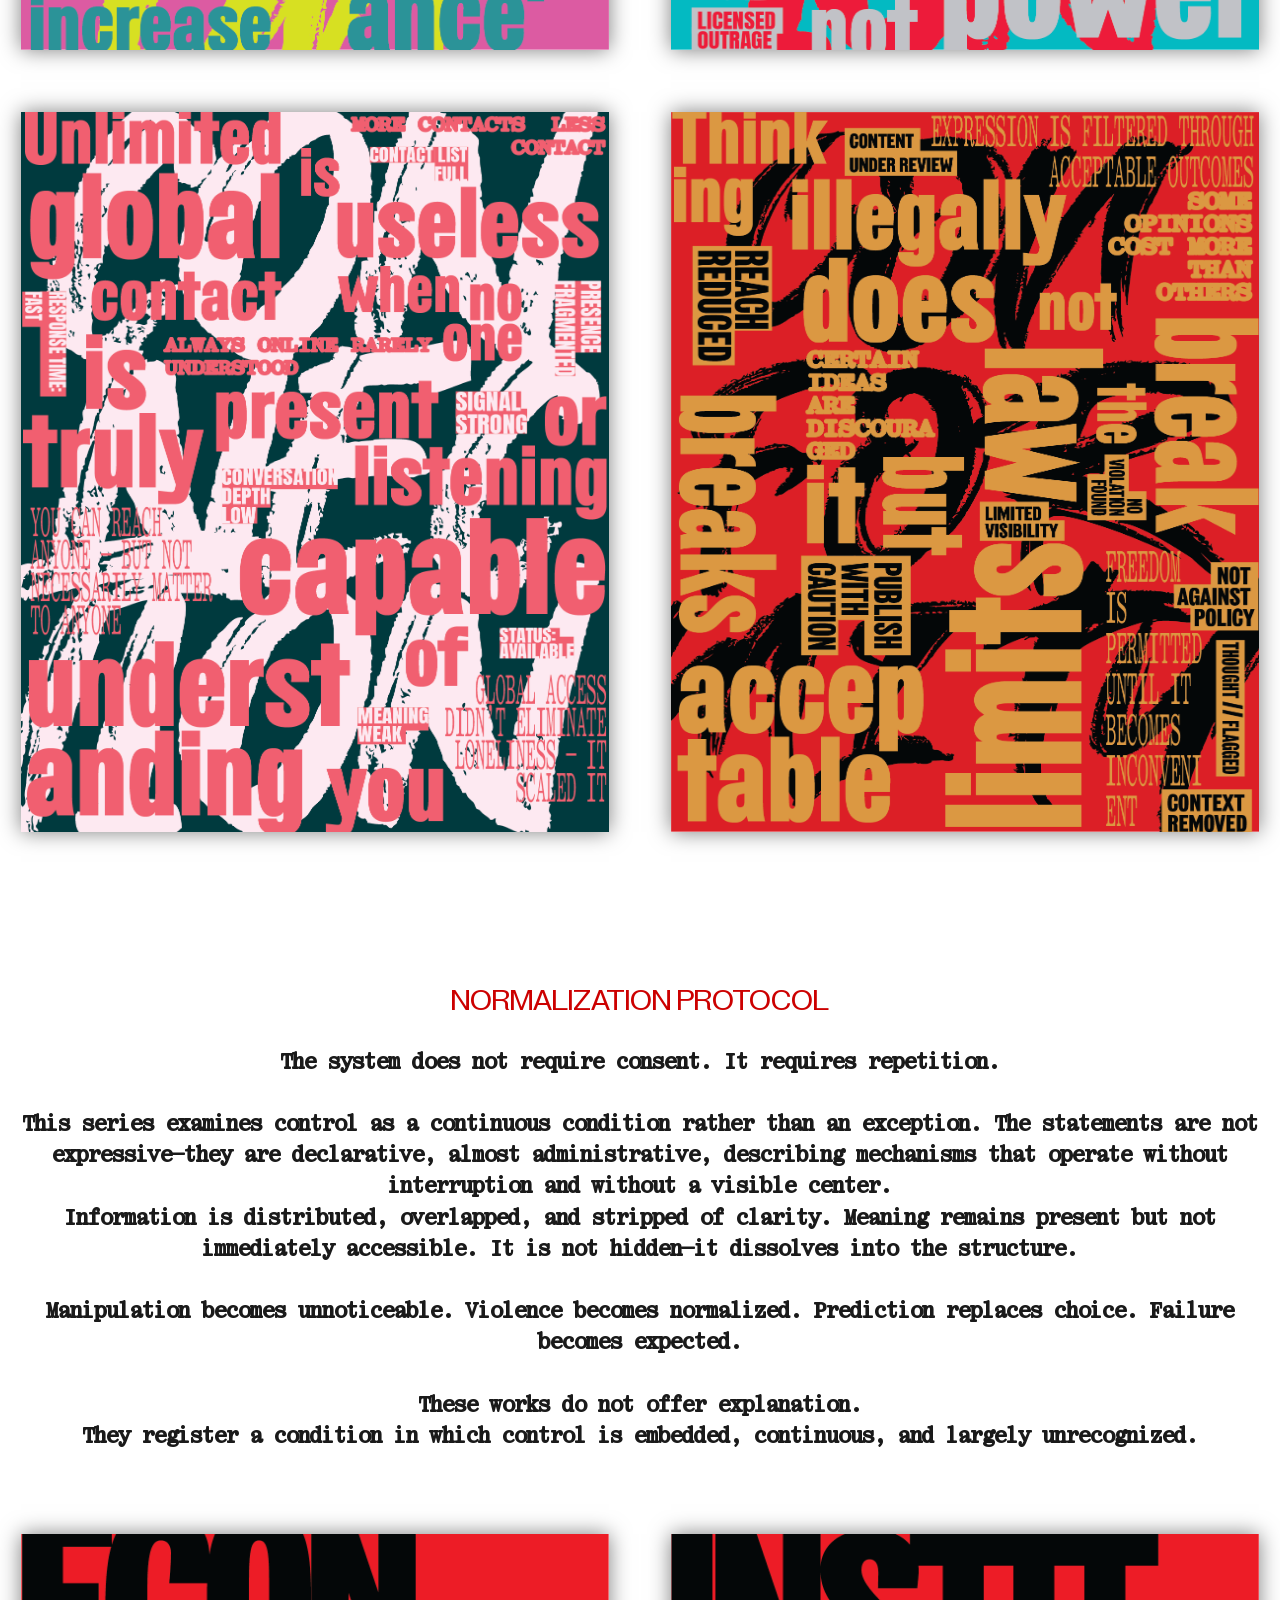
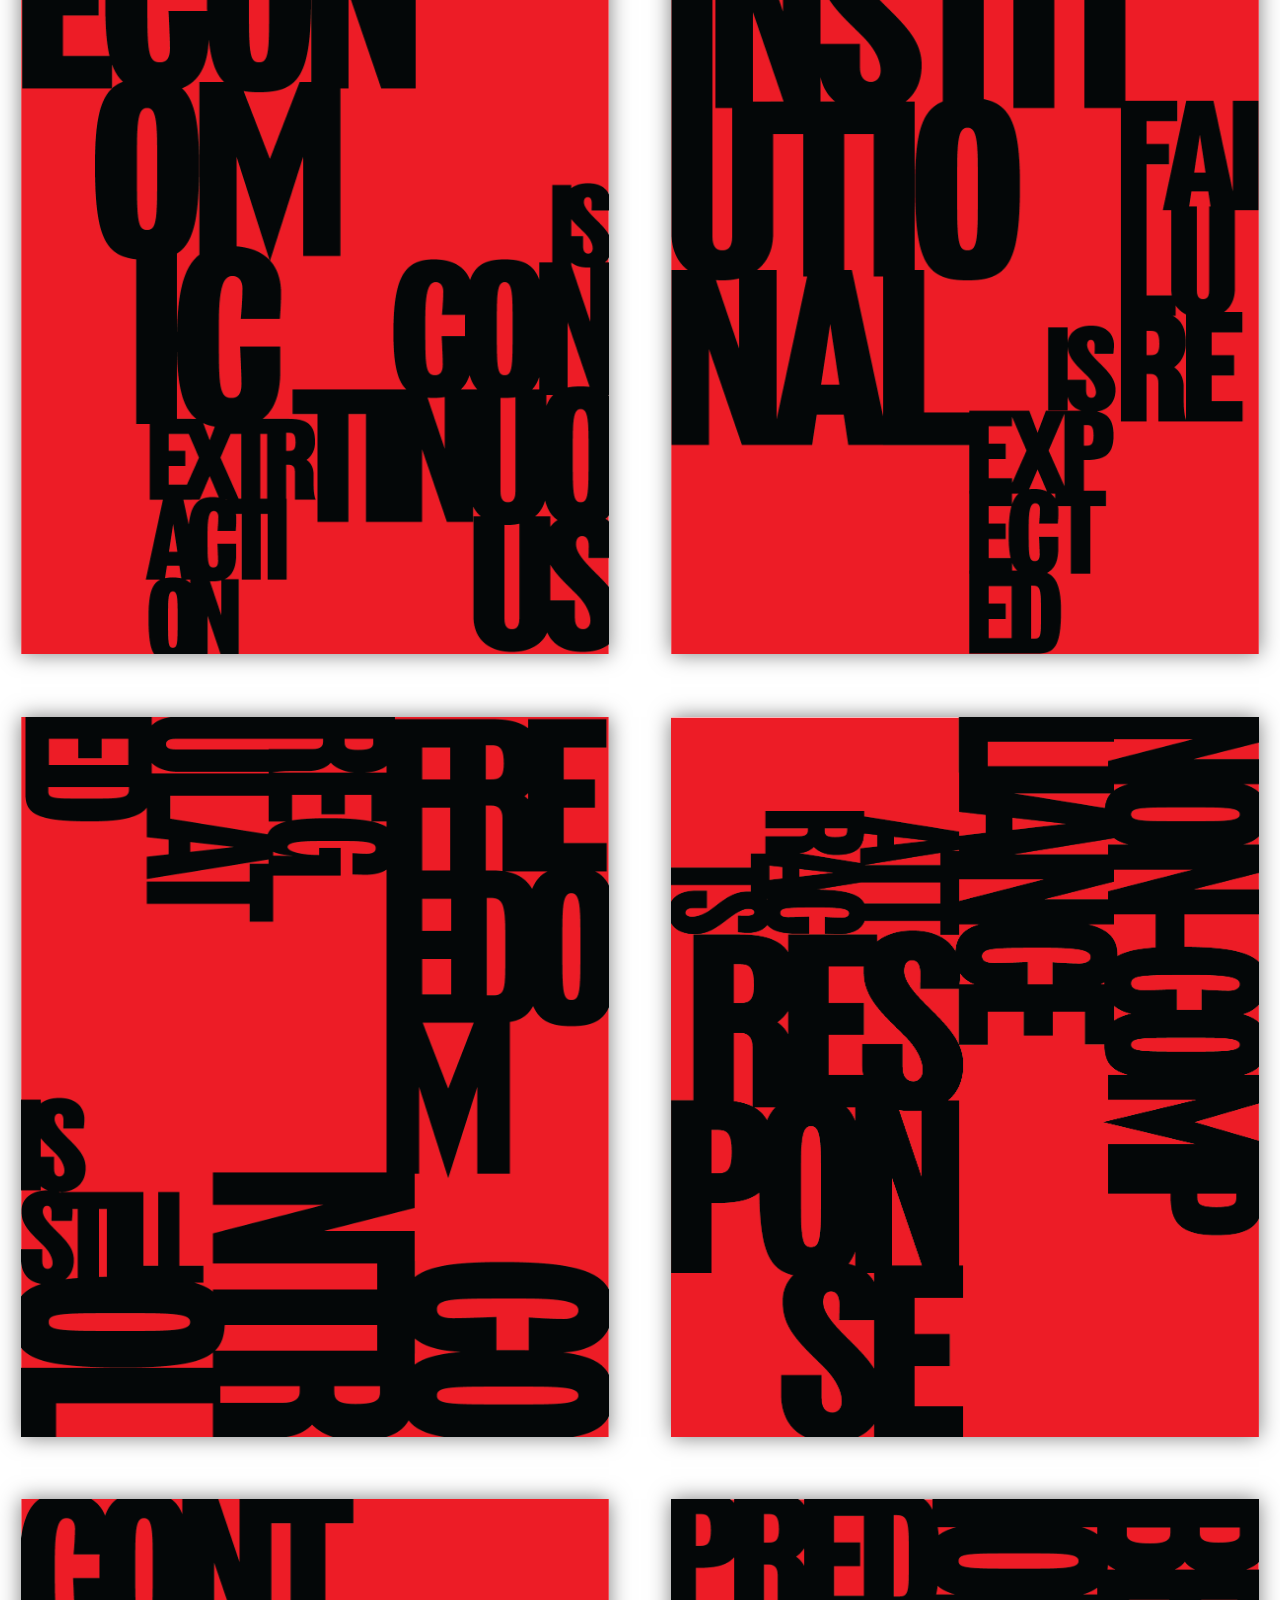
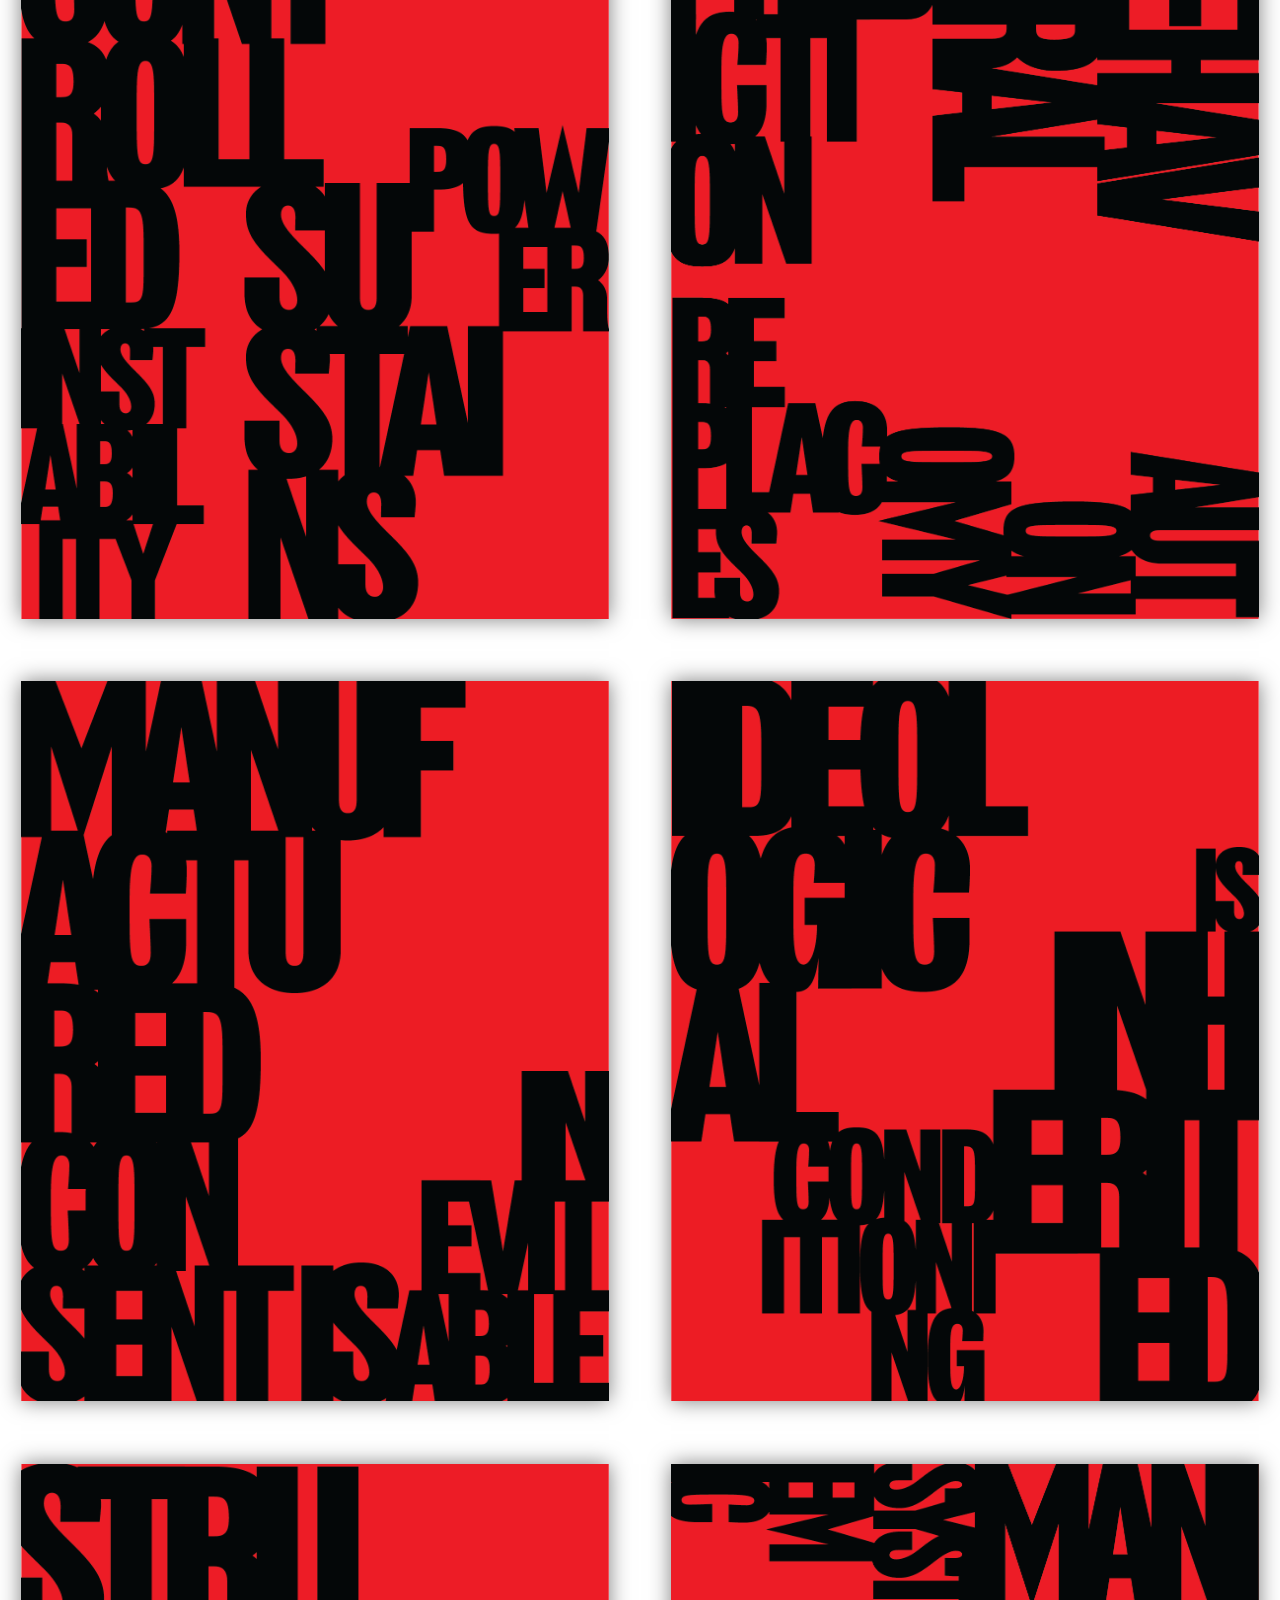
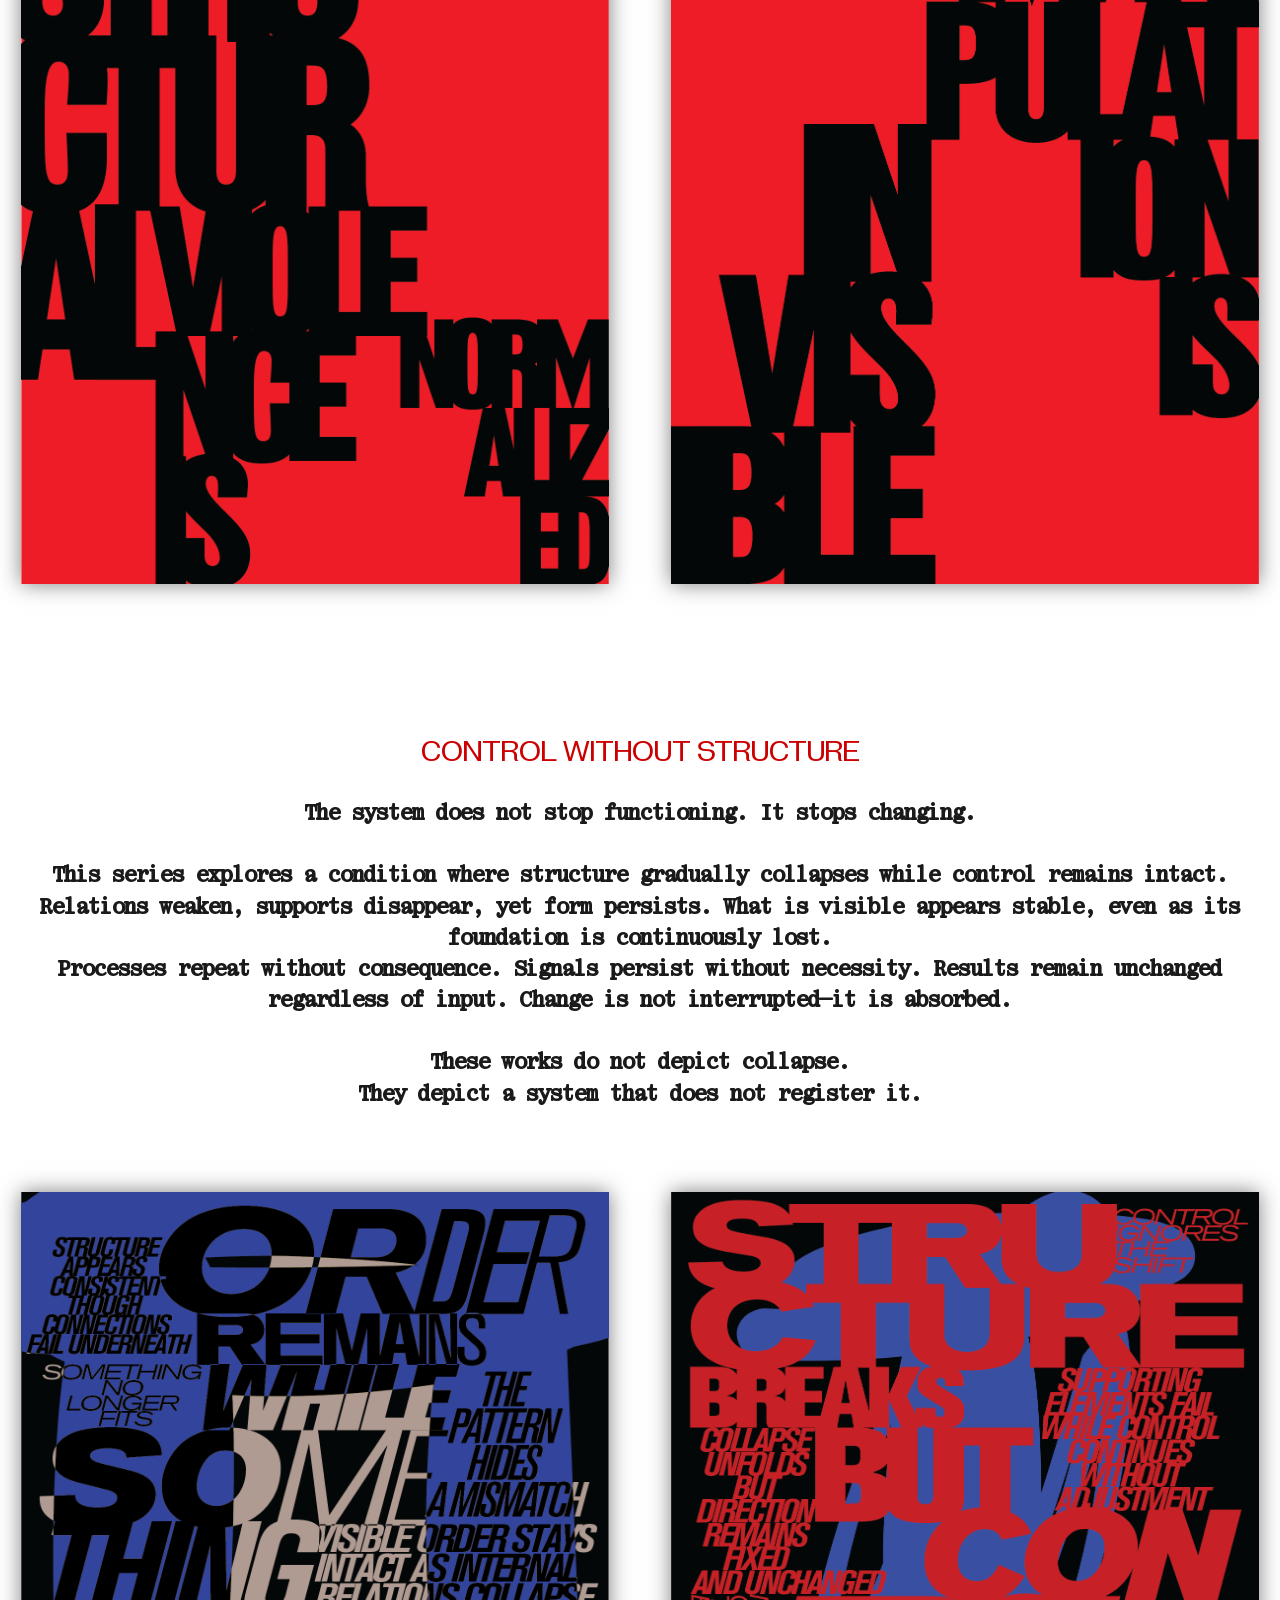
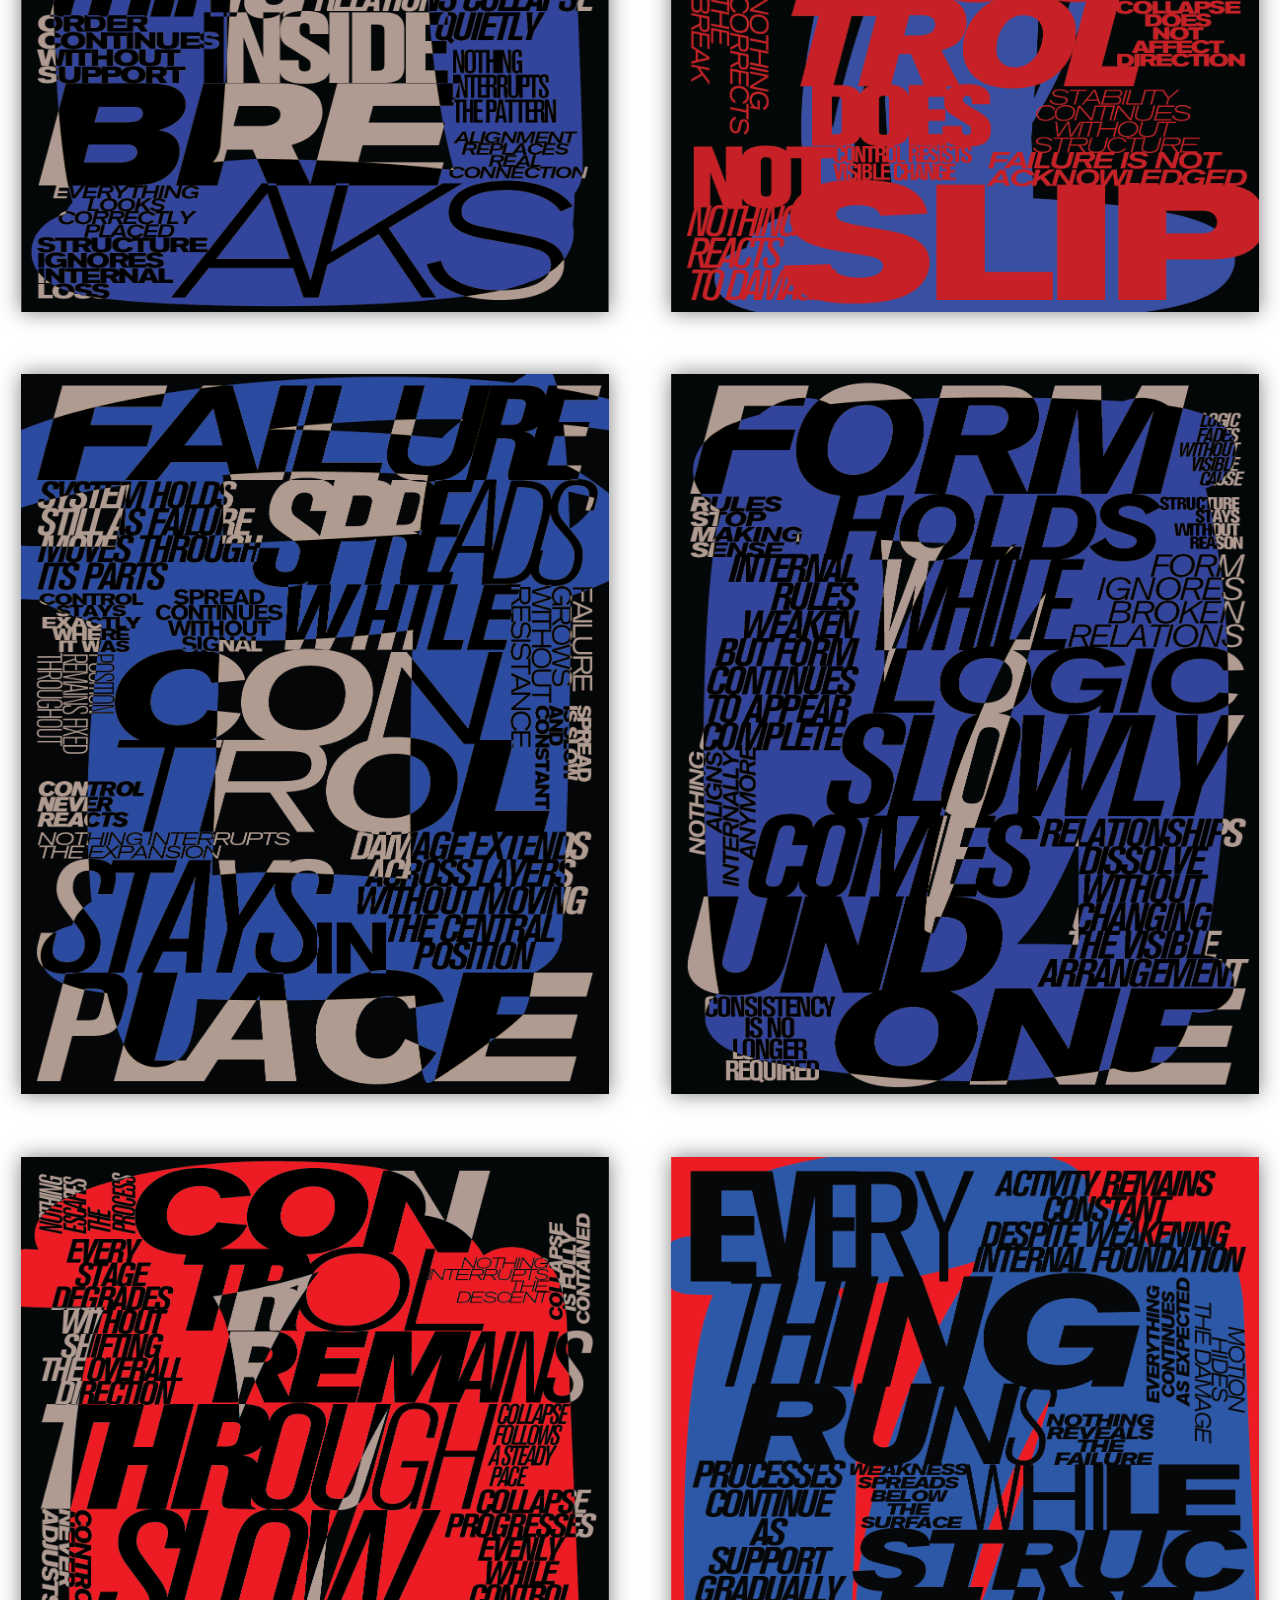
==== commit 3bb19dfe: "Update portfolio.html" ====
--- a/portfolio.html
+++ b/portfolio.html
@@ -63,154 +63,150 @@
         </div>
        
         <div class="s2_2">
-          <h2 class="sr" style="font-family: 'Gramatika'; font-weight: 500; text-align: center; padding-top: 2rem; color: #cc0000;">Ekspresivna Tipografija</h2>
-          <h2 class="en" style="font-family: 'Gramatika'; font-weight: 500; text-align: center; padding-top: 2rem; color: #cc0000;">Expressive Typography </h2>
-
-
-          <p class="sr" style="font-family: 'KommunaBold'; text-align: center;">Pomerajući granice tradicionalnog dizajna, ekspresivna tipografija koristi forme slova za vizuelno izražavanje emocija i značenja. Uz očuvanu čitljivost, njena struktura odražava sadržaj, pojačavajući poruku kroz dinamičnu kompoziciju, kontrast, pokret i prostornu organizaciju.</p>
-
-          <p class="en" style="font-family: 'KommunaBold'; text-align: center;">By pushing the boundaries of traditional design, expressive typography uses letterforms to visually convey emotion and meaning. While maintaining legibility, its structure reflects the content, amplifying the message through dynamic composition, contrast, movement, and spatial organization.</p>
-
-          
-          
-        </div>
-
-        <div class="s2_3">
-
-          <img src="image/1.png" alt="">
-          
-          <img src="image/2.png" alt="">
-<img src="image/3.png" alt="">
-<img src="image/4.png" alt="">
-<img src="image/5.png" alt="">
-<img src="image/6.png" alt="">
-<img src="image/7.png" alt="">
-<img src="image/8.png" alt="">
-<img src="image/9.png" alt="">
-<img src="image/10.png" alt="">
-<img src="image/11.png" alt="">
-<img src="image/12.png" alt="">
-<img src="image/13.png" alt="">
-<img src="image/14.png" alt="">
-
-<img src="image/16.png" alt="">
-<img src="image/17.png" alt="">
-<img src="image/18.png" alt="">
-
-<img src="image/20.png" alt="">
-<img src="image/21.png" alt="">
-<img src="image/22.png" alt="">
-<img src="image/23.png" alt="">
-<img src="image/24.png" alt="">
-<img src="image/25.png" alt="">
-<img src="image/26.png" alt="">
-<img src="image/27.png" alt="">
-<img src="image/28.png" alt="">
-<img src="image/29.png" alt="">
-<img src="image/30.png" alt="">
-<img src="image/31.png" alt="">
-<img src="image/32.png" alt="">
-<img src="image/33.png" alt="">
-<img src="image/34.png" alt="">
-<img src="image/35.png" alt="">
-<img src="image/36.png" alt="">
-<img src="image/37.png" alt="">
-<img src="image/38.png" alt="">
-<img src="image/39.png" alt="">
-<img src="image/40.png" alt="">
-<img src="image/41.png" alt="">
-<img src="image/42.png" alt="">
-<img src="image/43.png" alt="">
-<img src="image/44.png" alt="">
-<img src="image/45.png" alt="">
-<img src="image/46.png" alt="">
-<img src="image/47.png" alt="">
-<img src="image/48.png" alt="">
-<img src="image/49.png" alt="">
-<img src="image/50.png" alt="">
-<img src="image/51.png" alt="">
-<img src="image/52.png" alt="">
-
-
-          
-
-          
-          
-          
-
-        
-
-      
-
-       
-
-
-
-        <div class="s2_2 manifest">
-
-          <p style="padding-bottom: 5rem; text-align: center; font-family: 'Kommuna'; color:#666666;">    </p>
-
-          <p class="sr">Ako si stigao/la do ovog dela —<br>
-            nije slučajno.</p>
-        
-            <p class="sr">Nešto u mojim radovima<br>
-            zadržalo ti je pažnju.<br>
-            Možda želiš još.</p>
-        
-            <p class="sr">Možda delimo senzibilitet —<br>
-            za ideju,<br>
-            ritam forme,<br>
-            kontrast,<br>
-            za pravila koja se poštuju i krše.</p>
-        
-            <p class="sr">Ali to je samo pretpostavka.<br>
-            Možda ti se<br>
-            ništa ne dopada.</p>
-        
-            <p class="sr">U svakom slučaju,<br>
-            ne ustručavaj se da pišeš.</p>
-        
-            <p class="sr">Ako želiš da podeliš misao,<br>
-            pohvališ,<br>
-            kritikuješ,<br>
-            ili predložiš saradnju —</p>
-        
-            <p class="sr"><strong>piši.<br>
-            Ne oklevaj.</p>
-
-
-
-            <p class="en">If you’ve made it this far —<br>
-              it’s probably not by accident.</p>
-          
-              <p class="en">Something in my work<br>
-              held your attention.<br>
-              Maybe you want more.</p>
-          
-              <p class="en">Maybe we share a sensibility —<br>
-              for ideas,<br>
-              for rhythm and form,<br>
-              for contrast,<br>
-              for rules followed and broken.</p>
-          
-              <p class="en">But that’s just a guess.<br>
-              Maybe you didn’t like<br>
-              any of it.</p>
-          
-              <p class="en">Either way,<br>
-              don’t hesitate to reach out.</p>
-          
-              <p class="en">If you’d like to share a thought,<br>
-              a compliment,<br>
-              a critique,<br>
-              or suggest a collaboration —</p>
-          
-              <p class="en">write.<br>
-              No need to hold back.</p>
-        </div>
-
-       
-    </div>
+          <h2 class="sr" style="font-family: 'Gramatika'; font-weight: 500; text-align: center; padding-top: 2rem; color: #cc0000;">PROPAGANDA</h2>
+<h2 class="en" style="font-family: 'Gramatika'; font-weight: 500; text-align: center; padding-top: 2rem; color: #cc0000;">PROPAGANDA</h2>
+
+
+<p class="sr" style="font-family: 'KommunaBold'; text-align: center;">
+Značenje se ne otkriva. Ono se konstruiše.<br><br>
+Ova serija istražuje kako se percepcija oblikuje kroz strukturu, ponavljanje i kontrolisani kontekst. Jezik nije neutralan — on organizuje pažnju, definiše granice i usmerava interpretaciju.<br>
+Tekst je tretiran kao prostorni materijal. Formira sisteme koji deluju otvoreno, ali funkcionišu unutar fiksnih ograničenja. Ono što je vidljivo deluje dostupno. Ono što se ponavlja deluje istinito.<br><br>
+Ovi radovi ne prenose poruke.<br>
+Oni otkrivaju mehanizme koji poruke čine efikasnim.
+</p>
+
+<p class="en" style="font-family: 'KommunaBold'; text-align: center;">
+Meaning is not discovered. It is constructed.<br><br>
+This series examines how perception is shaped through structure, repetition, and controlled context. Language is not neutral—it organizes attention, defines boundaries, and directs interpretation.<br>
+Text is treated as spatial material. It forms systems that appear open, but operate within fixed limits. What is visible feels available. What is repeated feels true.<br><br>
+These works do not present messages.<br>
+They reveal the mechanisms that make messages effective.
+</p>
+
+          
+          
+        </div>
+
+       <div class="s2_3">
+  <img src="image/1.png" alt="">
+  <img src="image/2.png" alt="">
+  <img src="image/3.png" alt="">
+  <img src="image/4.png" alt="">
+  <img src="image/5.png" alt="">
+  <img src="image/6.png" alt="">
+  <img src="image/7.png" alt="">
+  <img src="image/8.png" alt="">
+  <img src="image/9.png" alt="">
+  <img src="image/10.png" alt="">
+</div>
+
+ <div class="s2_2">
+          <h2 class="sr" style="font-family: 'Gramatika'; font-weight: 500; text-align: center; padding-top: 2rem; color: #cc0000;">STANJA SISTEMA</h2>
+          <h2 class="en" style="font-family: 'Gramatika'; font-weight: 500; text-align: center; padding-top: 2rem; color: #cc0000;">SYSTEM STATES </h2>
+
+
+          <p class="sr" style="font-family: 'KommunaBold'; text-align: center;"> Serija tipografskih postera koja istražuje kako savremeni sistemi oblikuju ponašanje, percepciju i značenje.<br><br>
+Svaki rad izdvaja jedno stanje — kontrolu, vidljivost, šum, sigurnost, svrhu — i prevodi ga u strukturisan vizuelni jezik.<br>
+Fragmenti tehničke sintakse, narušena hijerarhija i kondenzovane poruke odražavaju okruženja u kojima je komunikacija stalna, ali je jasnoća nestabilna.<br><br>
+Posteri ne nude zaključke.<br>
+Oni dokumentuju obrasce.</p>
+
+          <p class="en" style="font-family: 'KommunaBold'; text-align: center;"> A series of typographic posters exploring how contemporary systems shape behavior, perception, and meaning.<br><br>
+Each work isolates a condition — control, visibility, noise, safety, purpose — and translates it into a structured visual language.<br>
+Fragments of technical syntax, distorted hierarchy, and compressed statements reflect environments where communication is constant, but clarity is unstable.<br><br>
+The posters do not offer conclusions.<br>
+They document patterns.</p>
+
+          
+          
+        </div>
+
+<div class="s2_3">
+  <img src="image/11.png" alt="">
+  <img src="image/12.png" alt="">
+  <img src="image/13.png" alt="">
+  <img src="image/14.png" alt="">
+  <img src="image/15.png" alt="">
+  <img src="image/16.png" alt="">
+  <img src="image/17.png" alt="">
+  <img src="image/18.png" alt="">
+  <img src="image/19.png" alt="">
+  <img src="image/20.png" alt="">
+</div>
+
+<div class="s2_2">
+  <h2 class="sr" style="font-family: 'Gramatika'; font-weight: 500; text-align: center; padding-top: 2rem; color: #cc0000;">PROTOKOL NORMALIZACIJE</h2>
+  <h2 class="en" style="font-family: 'Gramatika'; font-weight: 500; text-align: center; padding-top: 2rem; color: #cc0000;">NORMALIZATION PROTOCOL</h2>
+
+  <p class="sr" style="font-family: 'KommunaBold'; text-align: center;">
+Sistem ne zahteva saglasnost. On zahteva ponavljanje.<br><br>
+Ova serija posmatra kontrolu kao kontinuirani proces, a ne kao izuzetak. Izjave nisu ekspresivne — one su deklarativne, gotovo administrativne, i opisuju mehanizme koji funkcionišu bez prekida i bez vidljivog centra.<br>
+Informacije se raspoređuju, preklapaju i gube jasnoću. Značenje ostaje prisutno, ali nije neposredno dostupno. Ono se ne skriva — ono se rastvara u strukturi.<br><br>
+Manipulacija postaje neprimetna. Nasilje postaje normalizovano. Predikcija zamenjuje izbor. Greška postaje očekivana.<br><br>
+Ovi radovi ne nude objašnjenje.<br>
+Oni registruju stanje u kome je kontrola ugrađena, kontinuirana i uglavnom neprepoznata.
+  </p>
+
+  <p class="en" style="font-family: 'KommunaBold'; text-align: center;">
+The system does not require consent. It requires repetition.<br><br>
+This series examines control as a continuous condition rather than an exception. The statements are not expressive—they are declarative, almost administrative, describing mechanisms that operate without interruption and without a visible center.<br>
+Information is distributed, overlapped, and stripped of clarity. Meaning remains present but not immediately accessible. It is not hidden—it dissolves into the structure.<br><br>
+Manipulation becomes unnoticeable. Violence becomes normalized. Prediction replaces choice. Failure becomes expected.<br><br>
+These works do not offer explanation.<br>
+They register a condition in which control is embedded, continuous, and largely unrecognized.
+  </p>
+</div>
+
+<div class="s2_3">
+  <img src="image/21.png" alt="">
+  <img src="image/22.png" alt="">
+  <img src="image/23.png" alt="">
+  <img src="image/24.png" alt="">
+  <img src="image/25.png" alt="">
+  <img src="image/26.png" alt="">
+  <img src="image/27.png" alt="">
+  <img src="image/28.png" alt="">
+  <img src="image/29.png" alt="">
+  <img src="image/30.png" alt="">
+</div>
+
+  <div class="s2_2">
+          <h2 class="sr" style="font-family: 'Gramatika'; font-weight: 500; text-align: center; padding-top: 2rem; color: #cc0000;">KONTROLA BEZ STRUKTURE</h2>
+<h2 class="en" style="font-family: 'Gramatika'; font-weight: 500; text-align: center; padding-top: 2rem; color: #cc0000;">CONTROL WITHOUT STRUCTURE</h2>
+
+
+<p class="sr" style="font-family: 'KommunaBold'; text-align: center;">
+Sistem ne prestaje da funkcioniše. On prestaje da se menja.<br><br>
+Ova serija istražuje stanje u kome se struktura postepeno raspada, dok kontrola ostaje netaknuta. Odnosi slabe, oslonci nestaju, ali forma opstaje. Ono što je vidljivo deluje stabilno, iako se osnova kontinuirano gubi.<br>
+Procesi se ponavljaju bez posledice. Signali se održavaju bez potrebe. Rezultati ostaju isti bez obzira na ulaz. Promena se ne prekida — ona se apsorbuje.<br><br>
+Ovi radovi ne prikazuju kolaps.<br>
+Oni prikazuju sistem koji ga ne registruje.
+</p>
+
+<p class="en" style="font-family: 'KommunaBold'; text-align: center;">
+The system does not stop functioning. It stops changing.<br><br>
+This series explores a condition where structure gradually collapses while control remains intact. Relations weaken, supports disappear, yet form persists. What is visible appears stable, even as its foundation is continuously lost.<br>
+Processes repeat without consequence. Signals persist without necessity. Results remain unchanged regardless of input. Change is not interrupted—it is absorbed.<br><br>
+These works do not depict collapse.<br>
+They depict a system that does not register it.
+</p>
+
+          
+          
+        </div>
+
+<div class="s2_3">
+  <img src="image/31.png" alt="">
+  <img src="image/32.png" alt="">
+  <img src="image/33.png" alt="">
+  <img src="image/34.png" alt="">
+  <img src="image/35.png" alt="">
+  <img src="image/36.png" alt="">
+  <img src="image/37.png" alt="">
+  <img src="image/38.png" alt="">
+  <img src="image/39.png" alt="">
+  <img src="image/40.png" alt="">
+</div>
 
     <script>
       // Funkcionalnost za prebacivanje jezika
@@ -242,4 +238,4 @@
       setActiveLanguage(savedLanguage);
     </script>
 </body>
-</html>+</html>
--- a/index.css
+++ b/index.css
@@ -361,7 +361,7 @@
   padding-top: 3rem;
   padding-bottom: 5rem;
   display: grid;
-  grid-template-columns: repeat(3, 1fr);
+  grid-template-columns: repeat(2, 1fr);
   gap: 3rem;
   justify-items: center;
 }
@@ -371,7 +371,7 @@
   height: auto;
   width: 100%;
   max-height: 80dvh;
-  object-fit: contain;
+  /*object-fit: contain;*/
   box-shadow: 0 0 20px rgba(0, 0, 0, 0.5);
 }
 
@@ -461,6 +461,11 @@
 @media screen and (max-width: 768px) {
   html {
     font-size: 110%;
+  }
+
+    .s2_3 {
+    grid-template-columns: 1fr;
+    gap: 2rem; /* možeš i da smanjiš razmak za mobilni */
   }
 
   .s2_3 img {
@@ -489,3 +494,5 @@
 
 
 
+
+
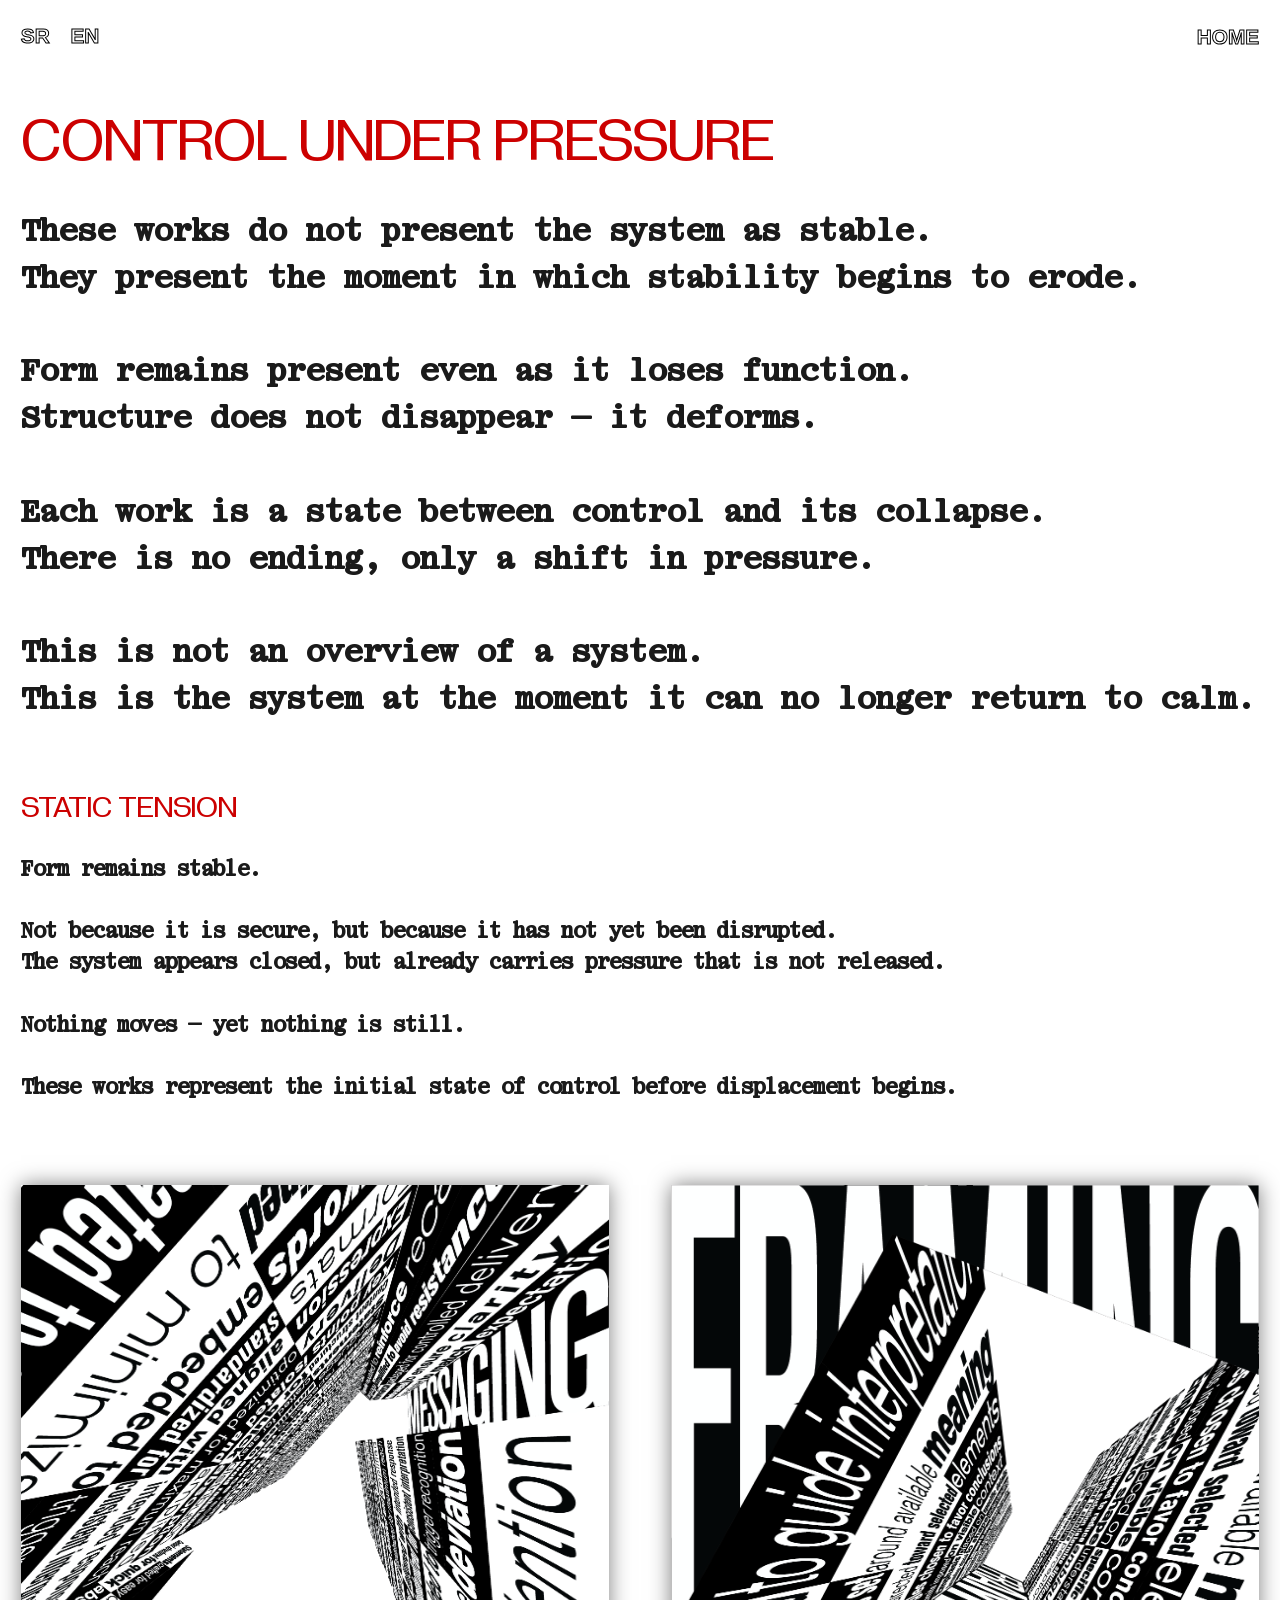
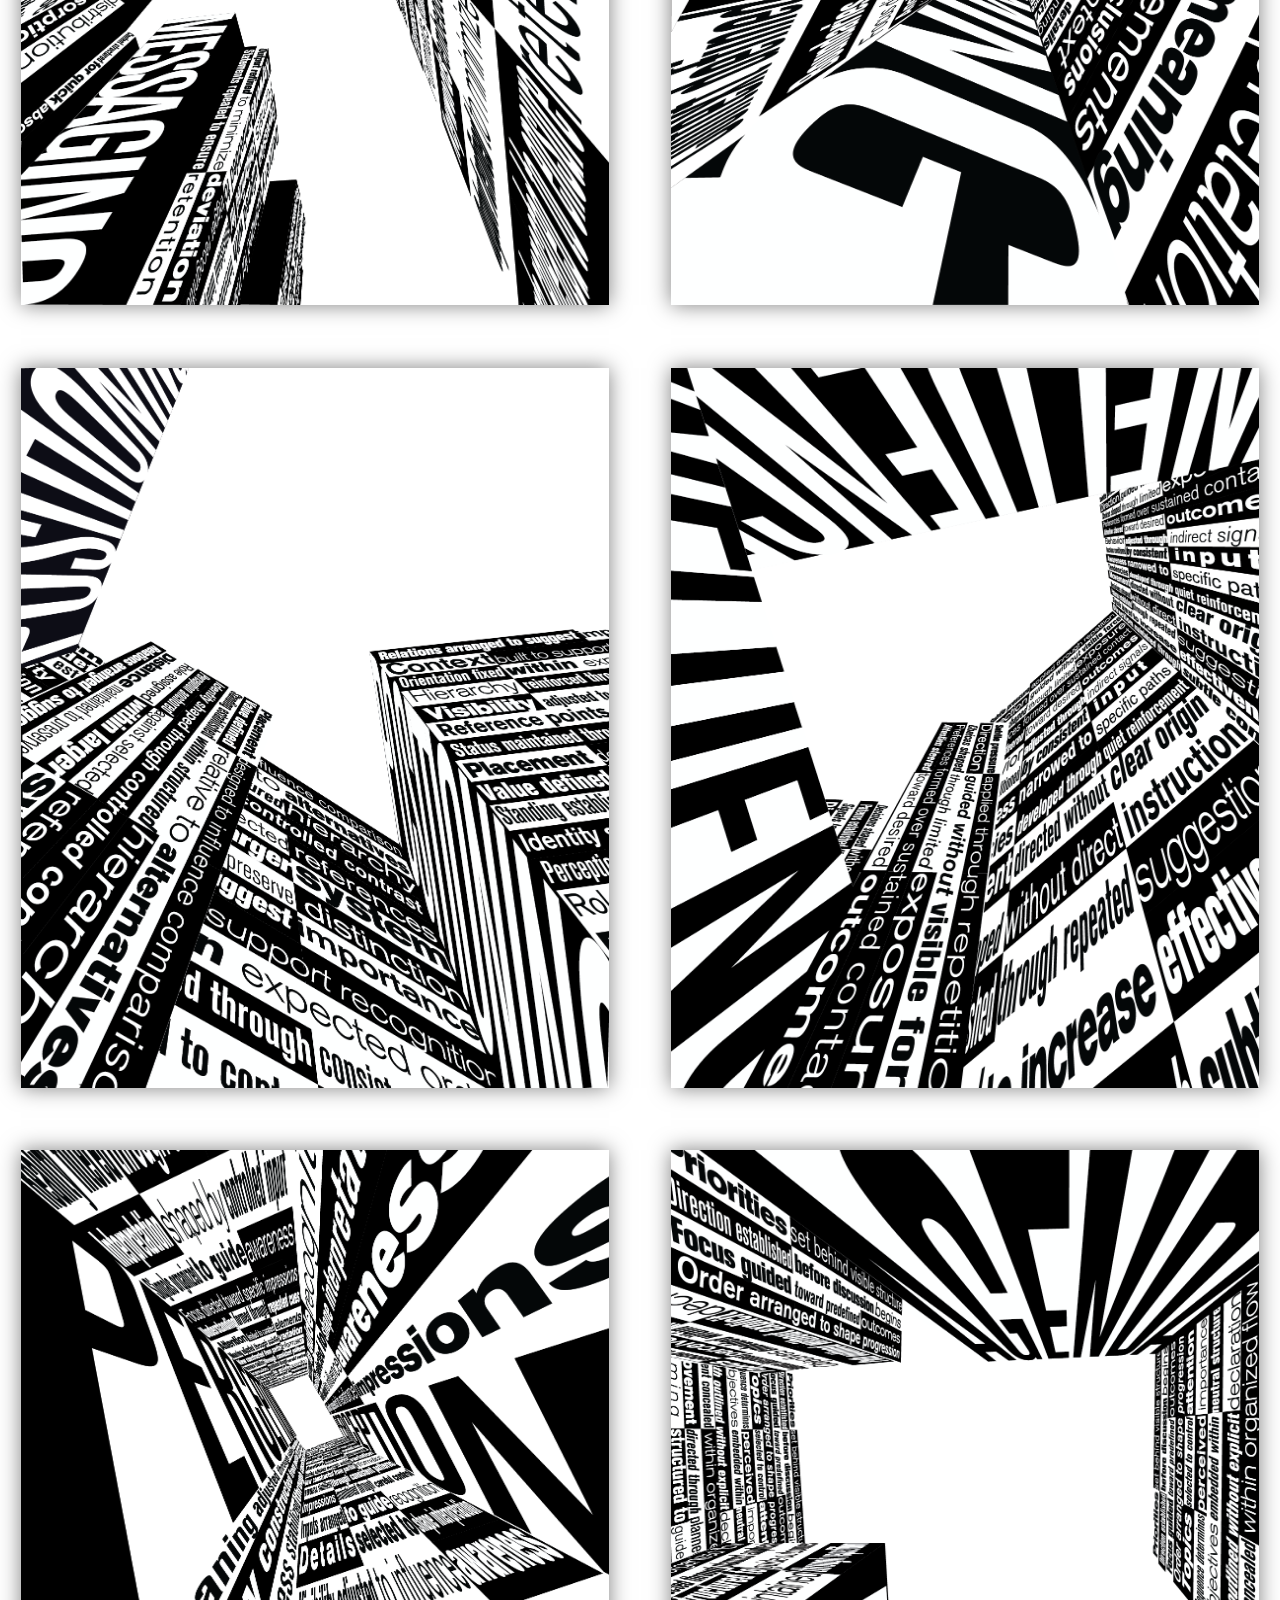
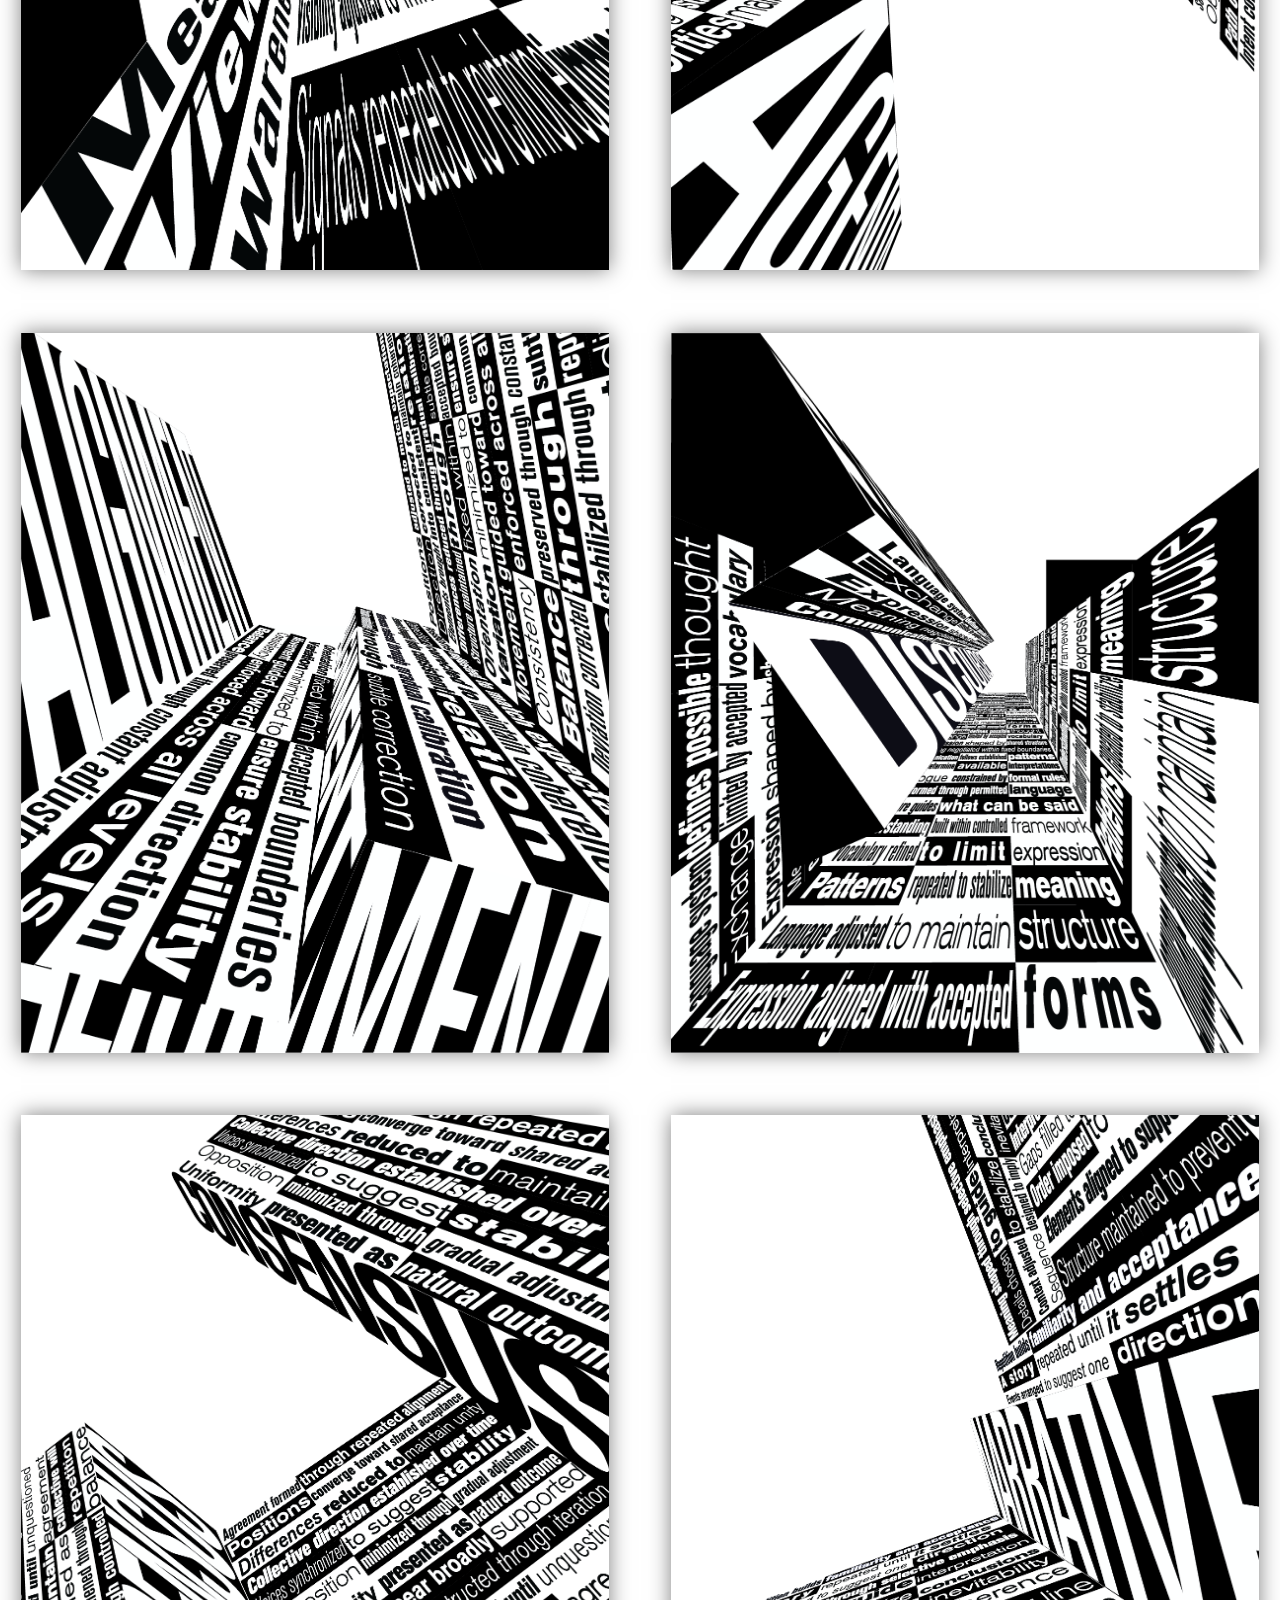
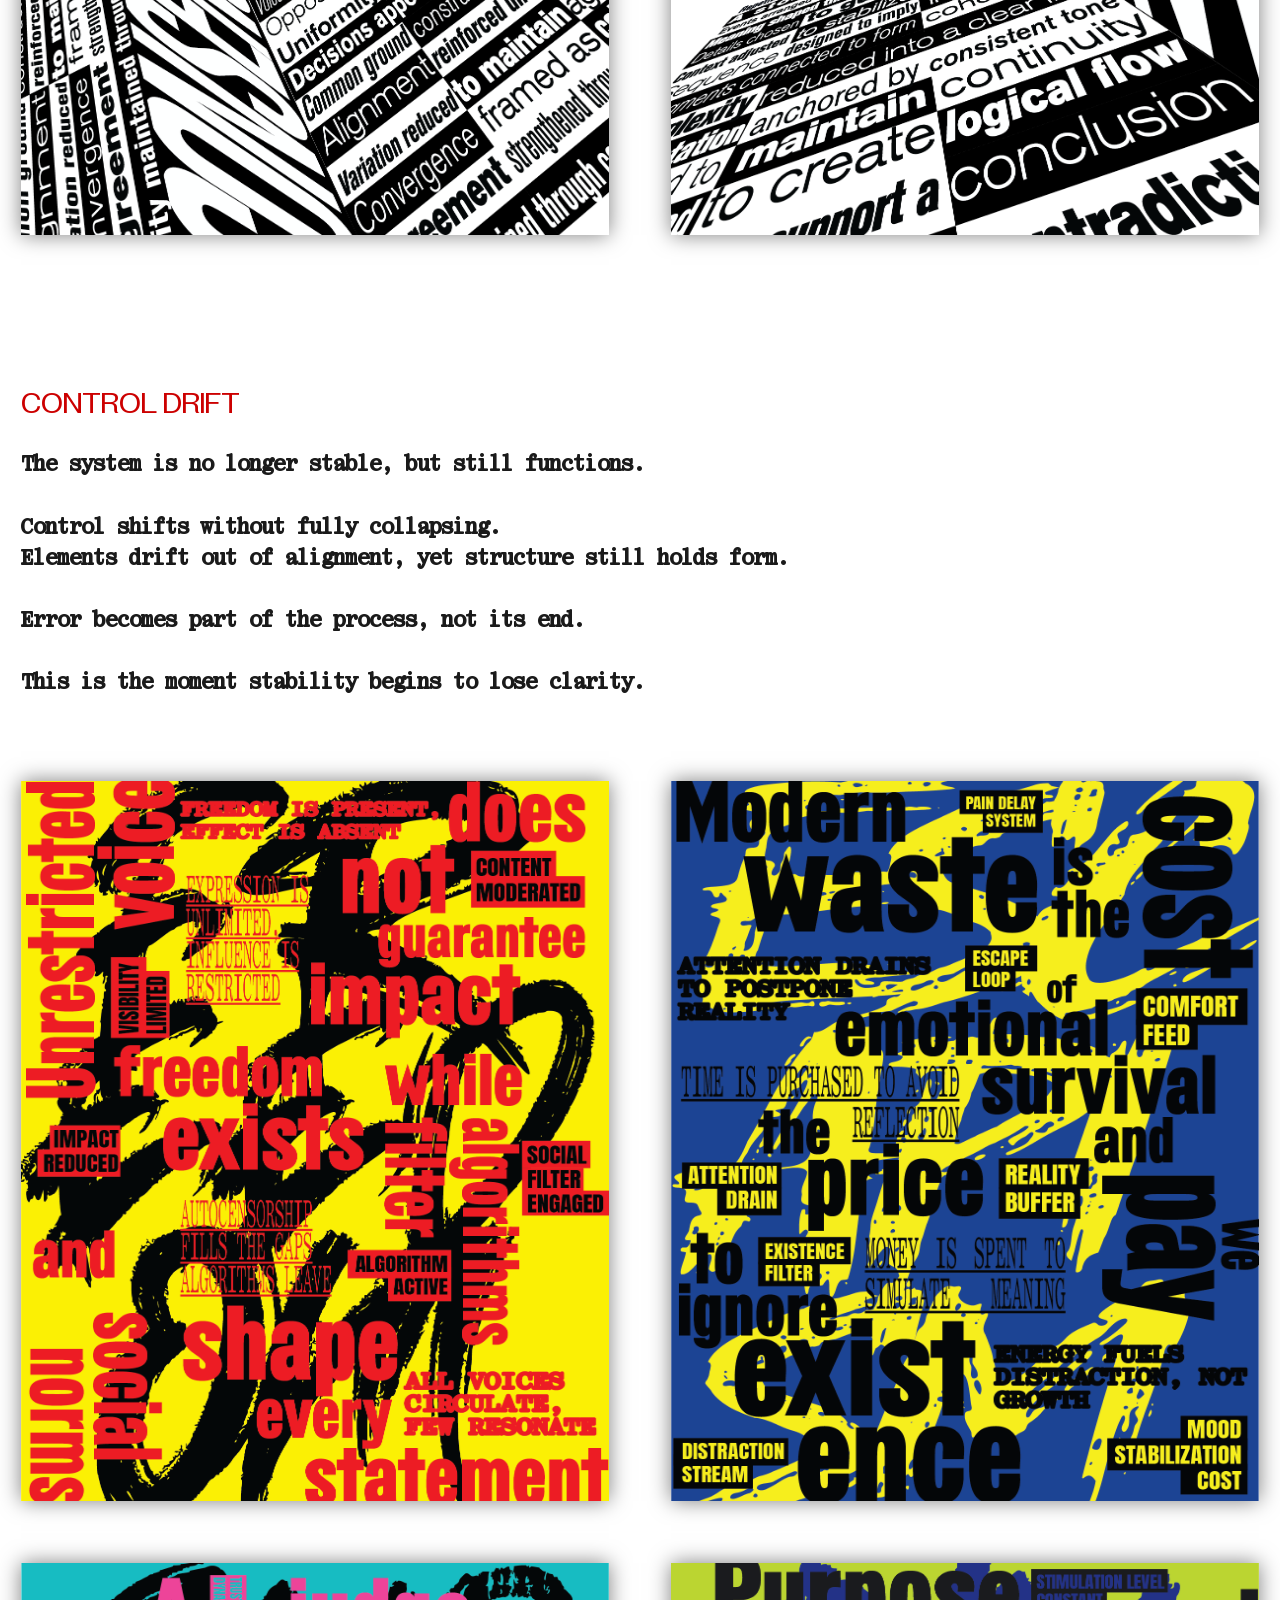
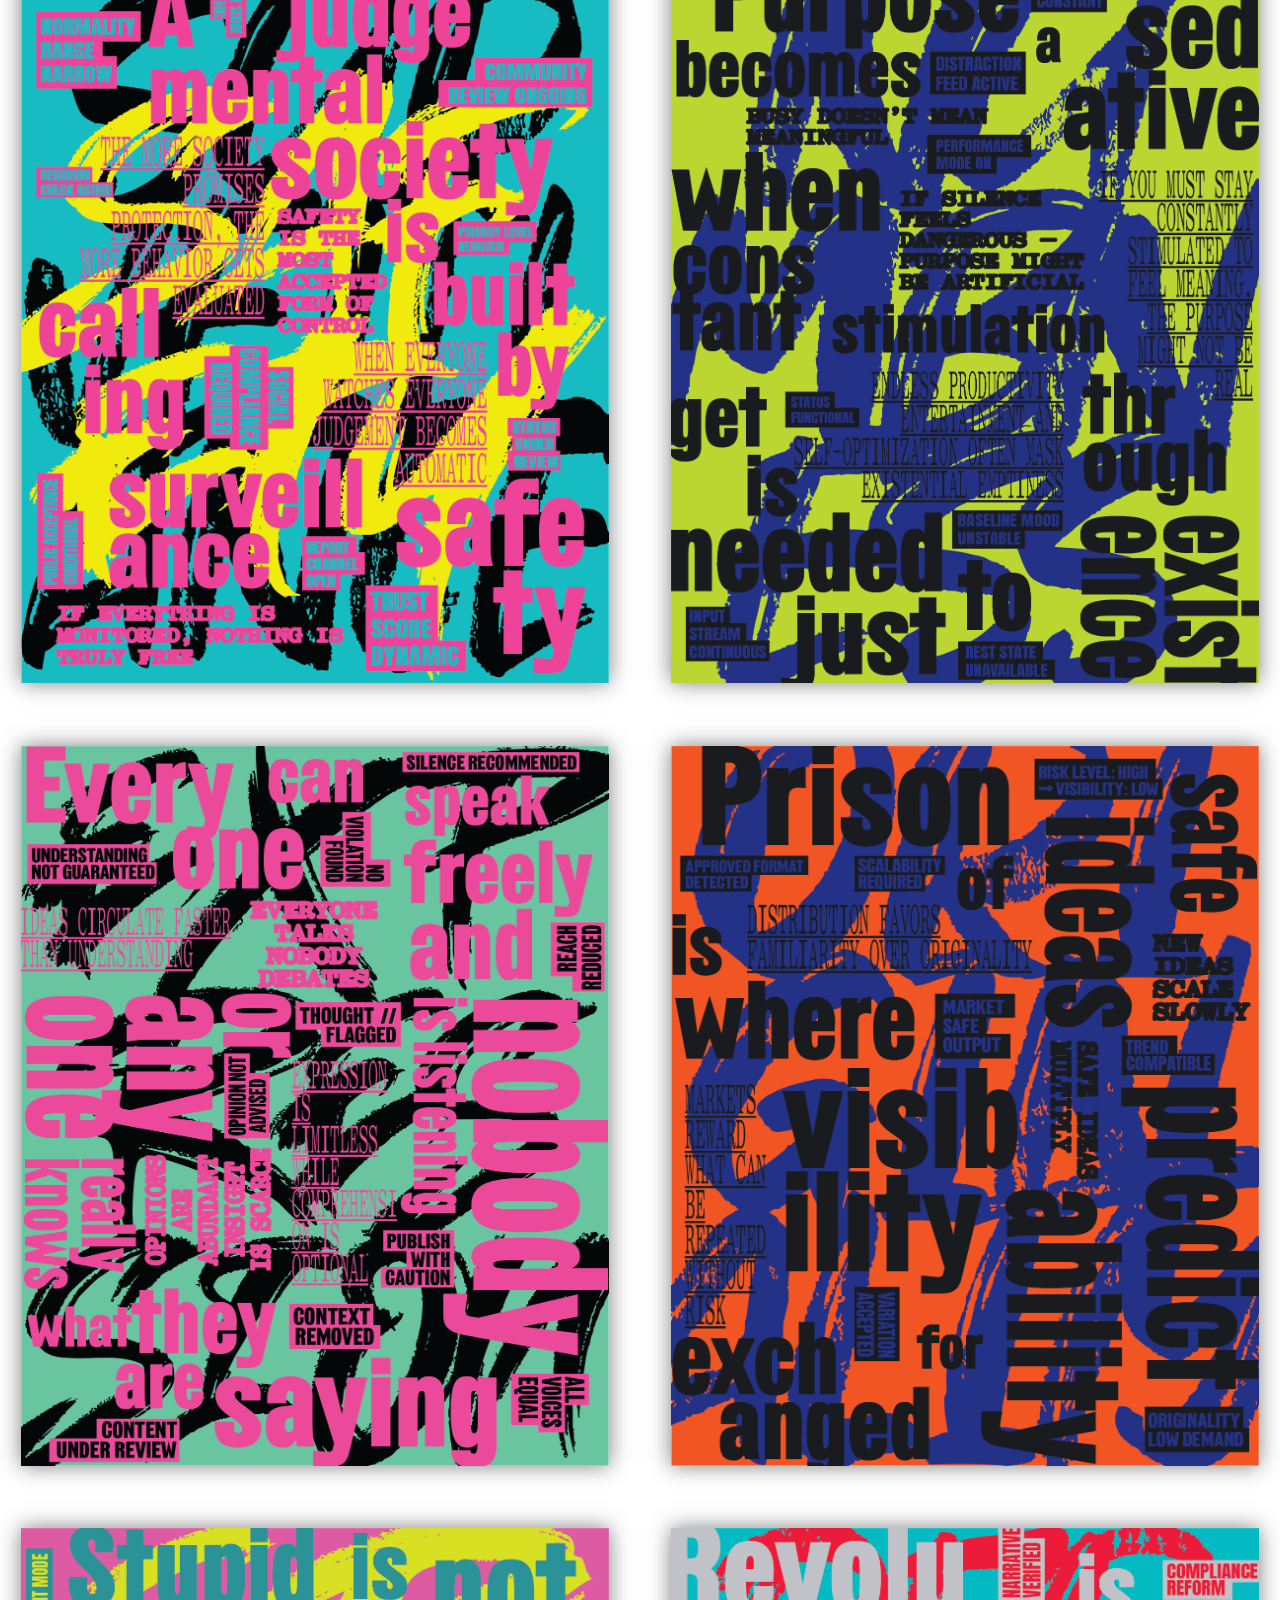
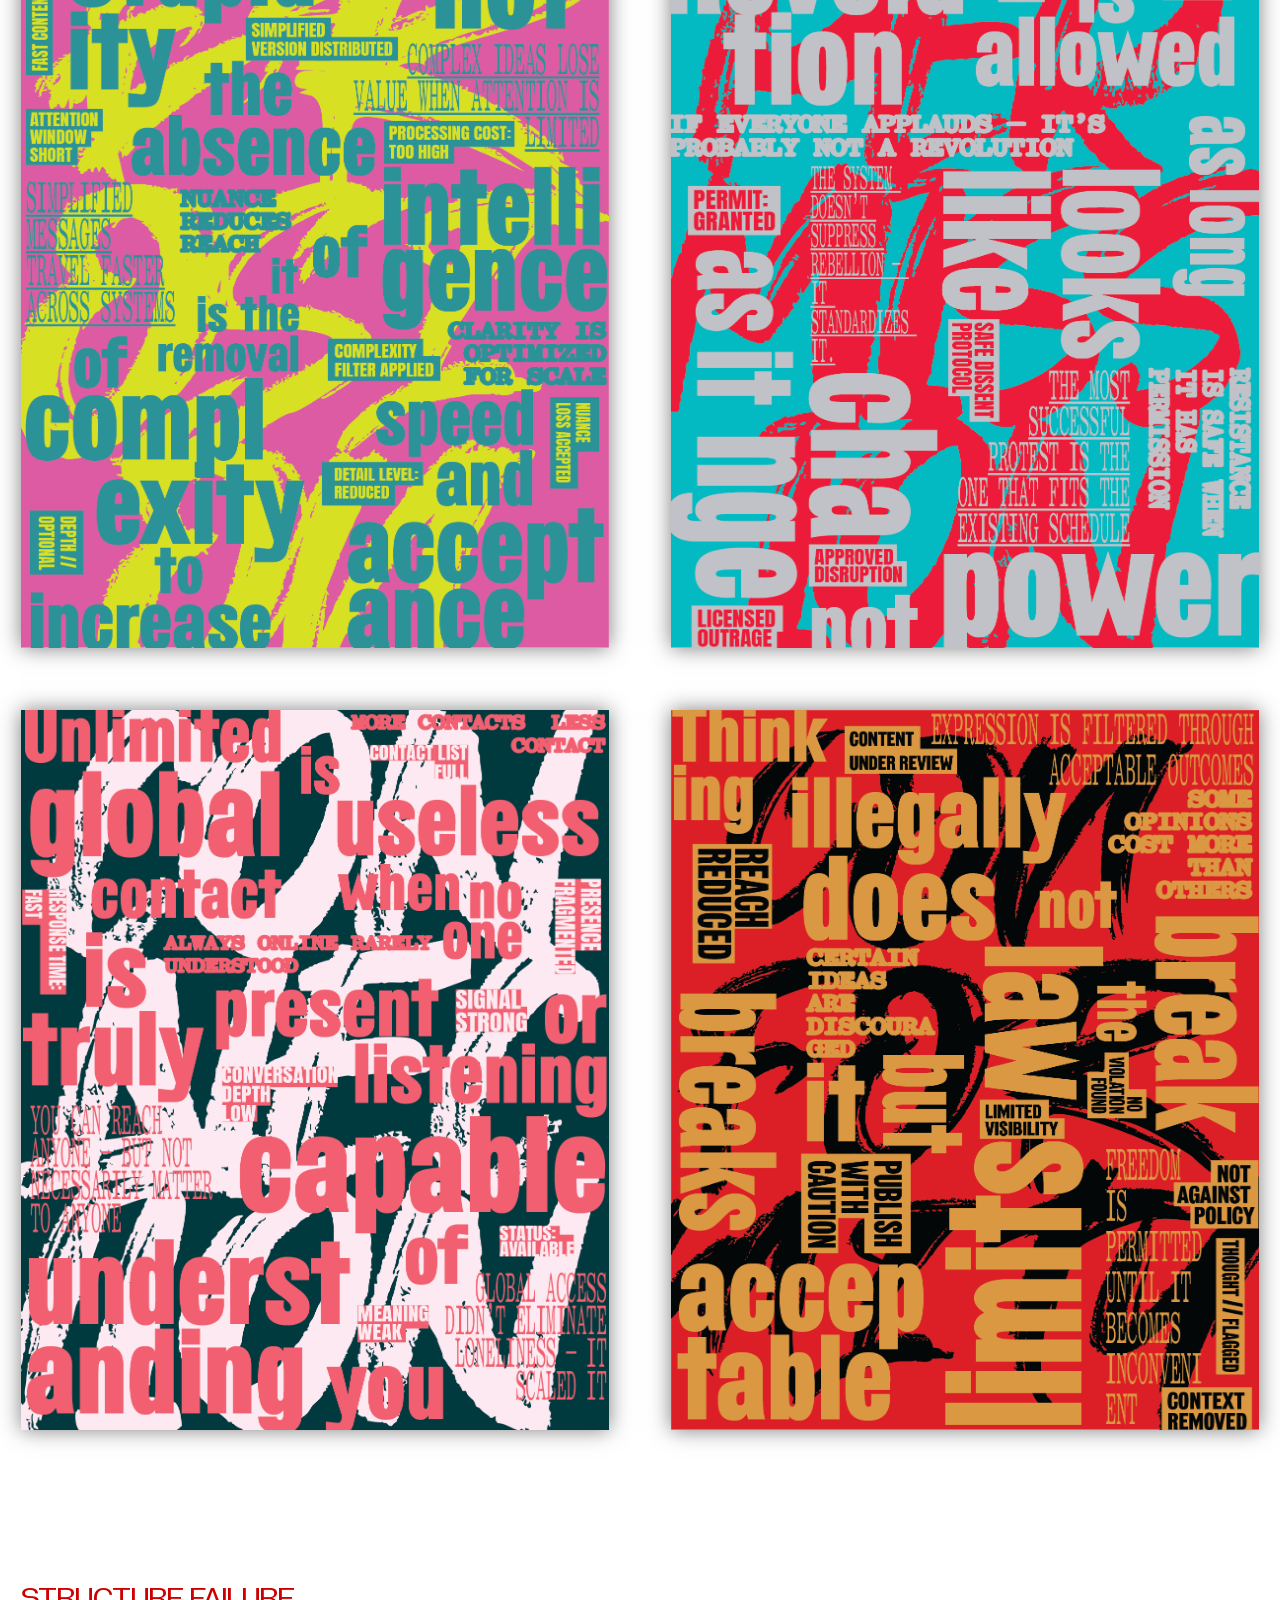
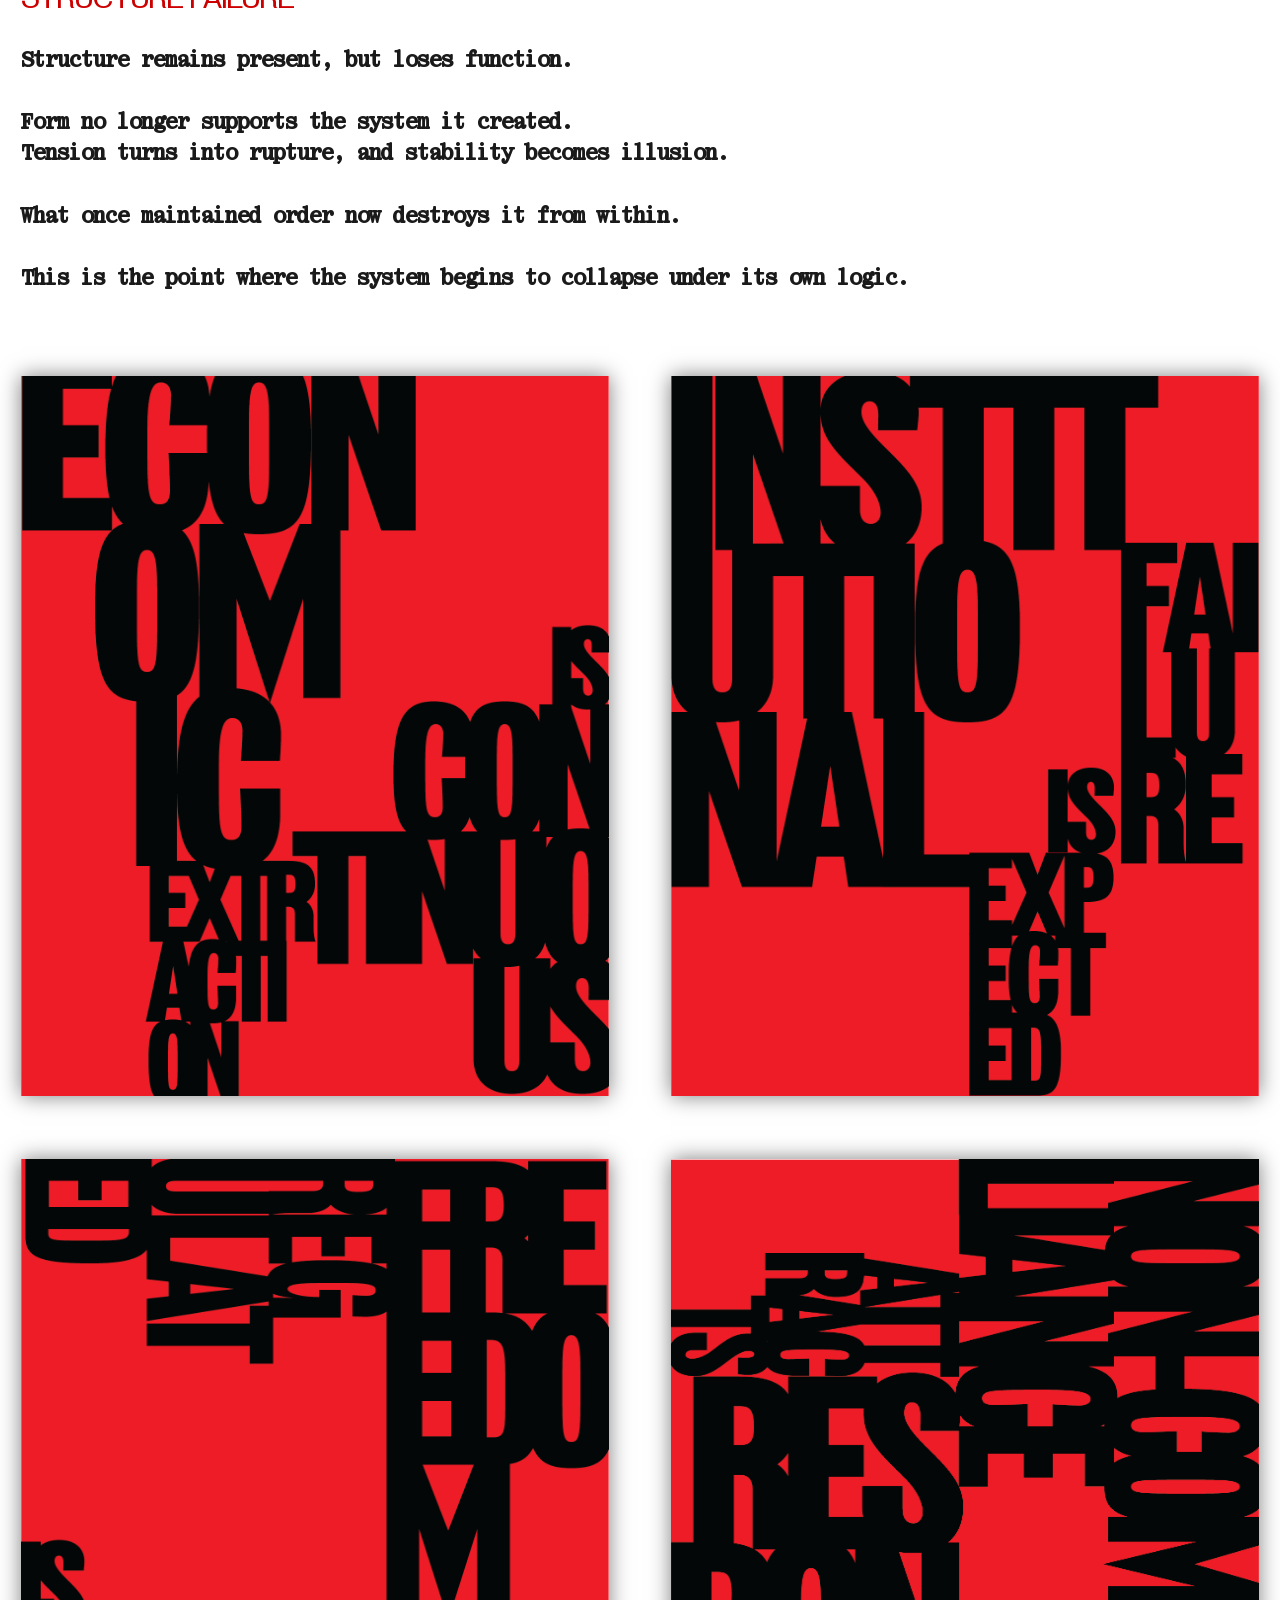
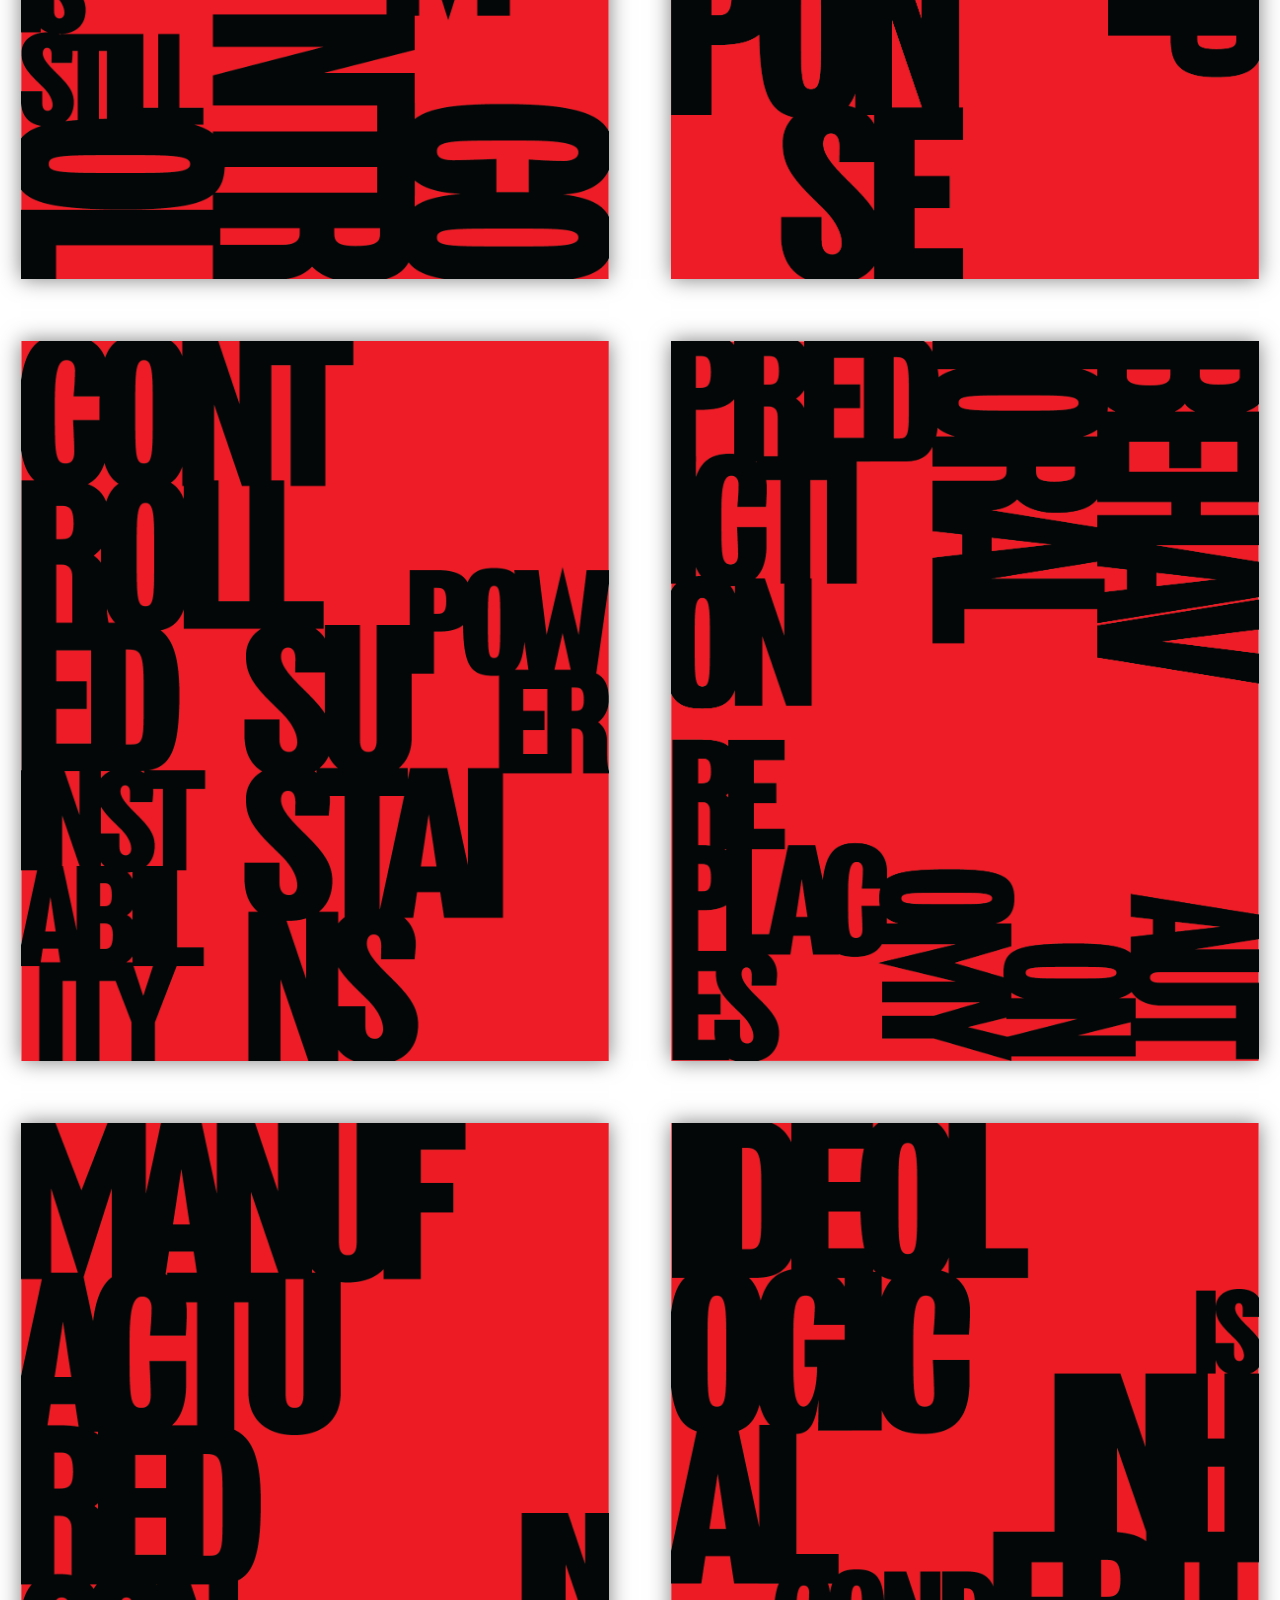
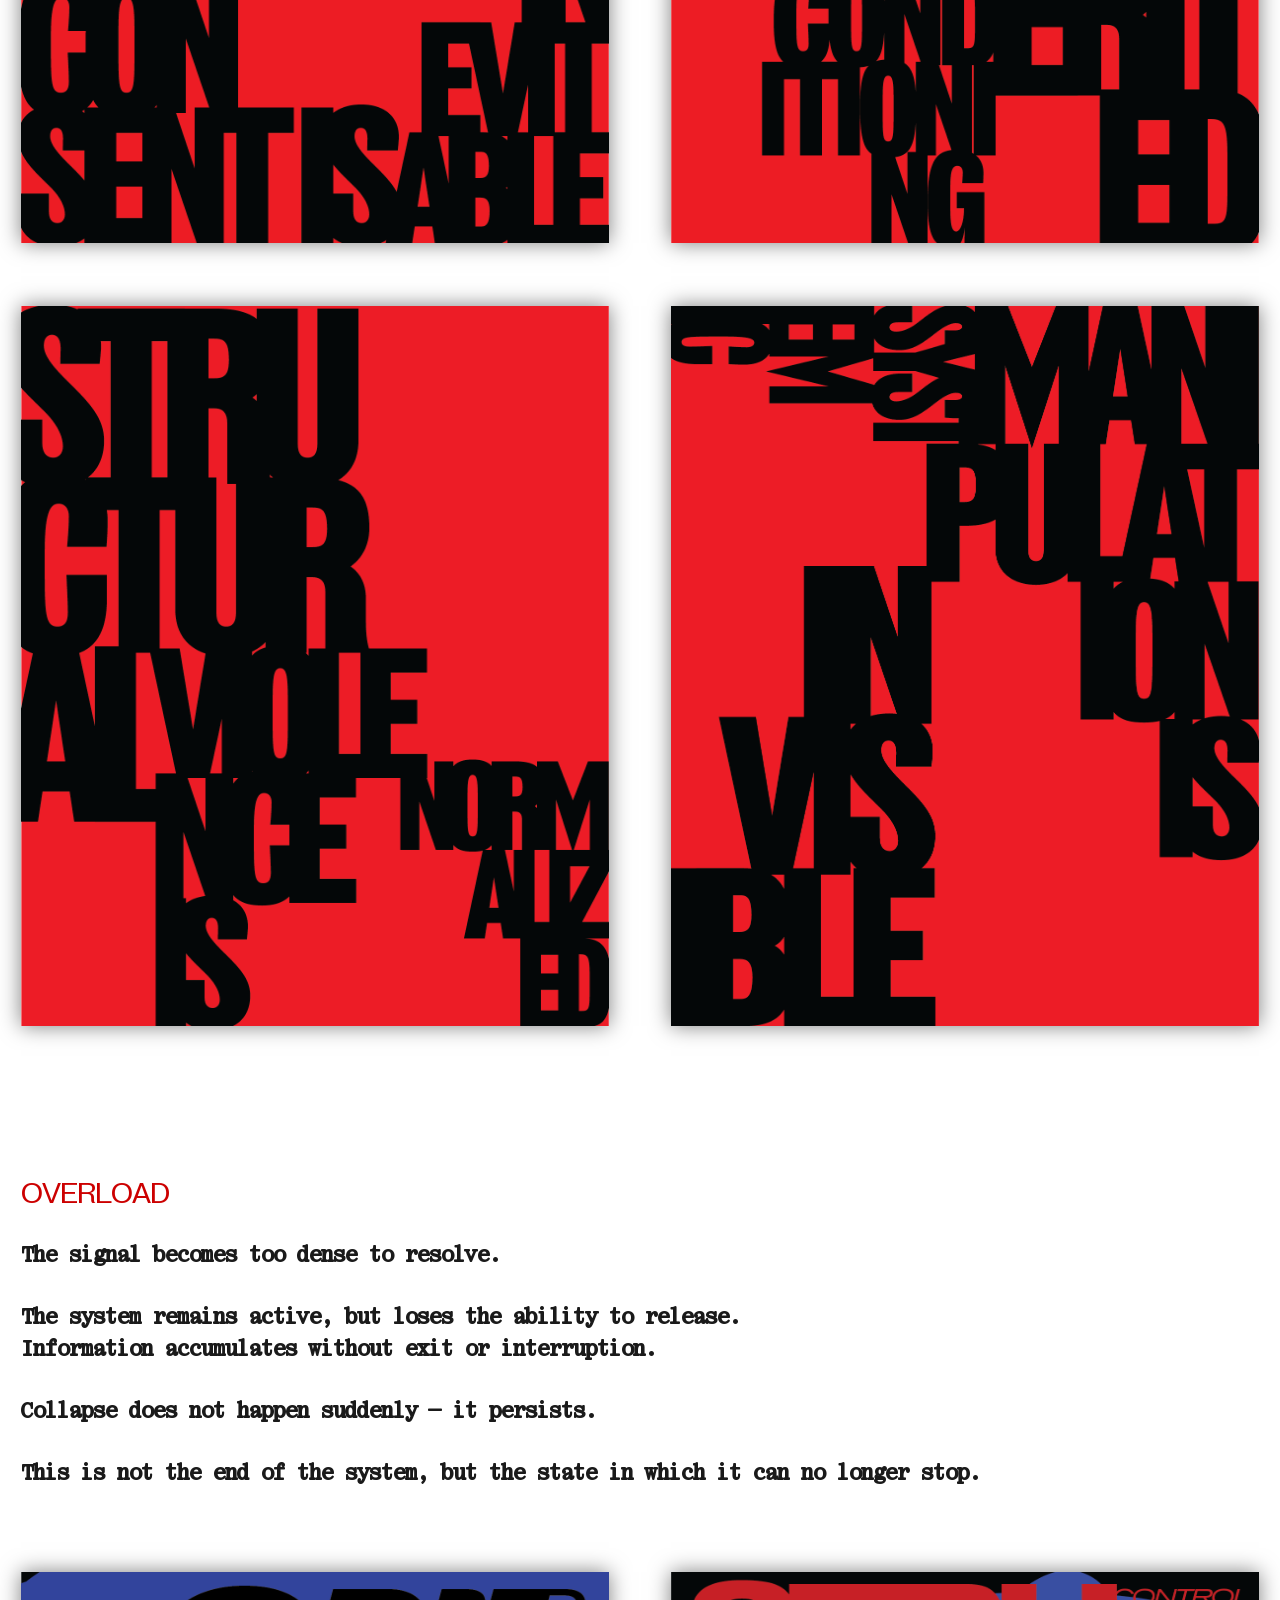
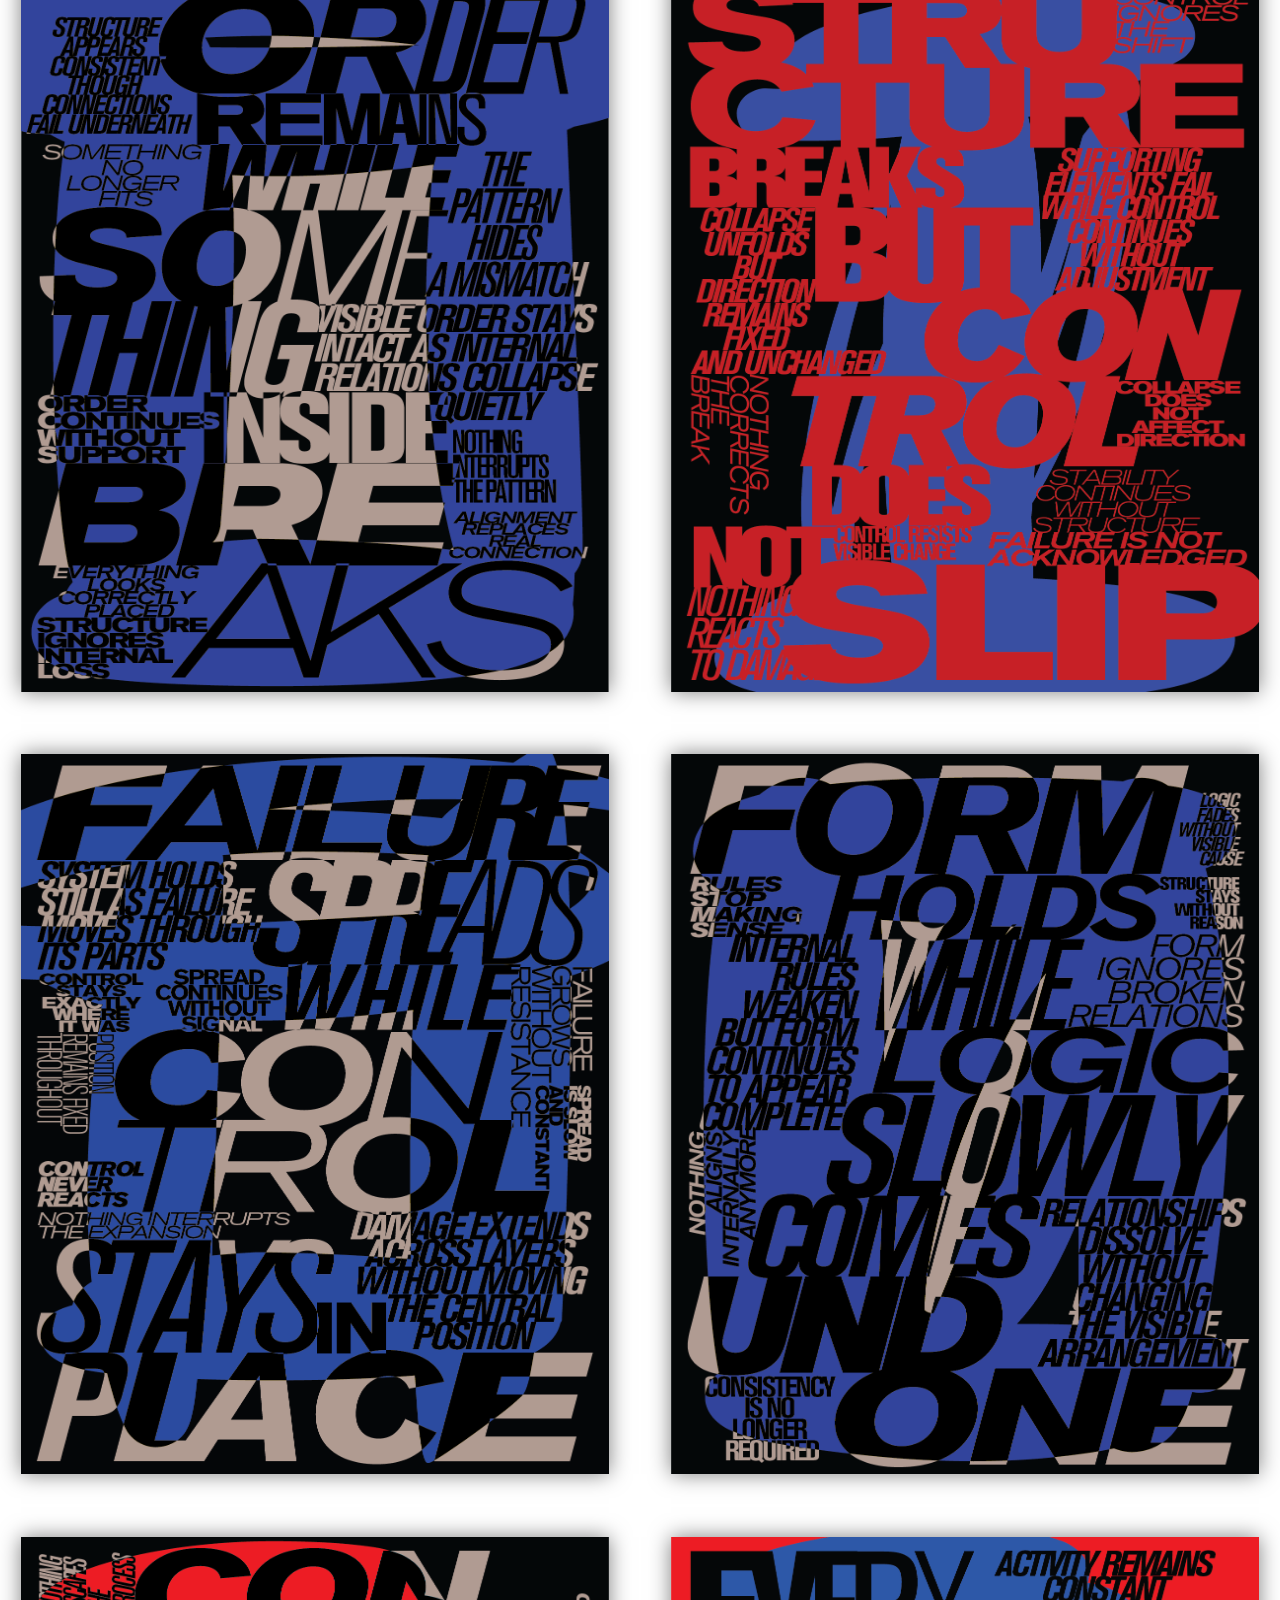
==== commit bf2911a9: "Update portfolio.html" ====
--- a/portfolio.html
+++ b/portfolio.html
@@ -63,29 +63,65 @@
         </div>
        
         <div class="s2_2">
-          <h2 class="sr" style="font-family: 'Gramatika'; font-weight: 500; text-align: center; padding-top: 2rem; color: #cc0000;">PROPAGANDA</h2>
-<h2 class="en" style="font-family: 'Gramatika'; font-weight: 500; text-align: center; padding-top: 2rem; color: #cc0000;">PROPAGANDA</h2>
-
-
-<p class="sr" style="font-family: 'KommunaBold'; text-align: center;">
-Značenje se ne otkriva. Ono se konstruiše.<br><br>
-Ova serija istražuje kako se percepcija oblikuje kroz strukturu, ponavljanje i kontrolisani kontekst. Jezik nije neutralan — on organizuje pažnju, definiše granice i usmerava interpretaciju.<br>
-Tekst je tretiran kao prostorni materijal. Formira sisteme koji deluju otvoreno, ali funkcionišu unutar fiksnih ograničenja. Ono što je vidljivo deluje dostupno. Ono što se ponavlja deluje istinito.<br><br>
-Ovi radovi ne prenose poruke.<br>
-Oni otkrivaju mehanizme koji poruke čine efikasnim.
-</p>
-
-<p class="en" style="font-family: 'KommunaBold'; text-align: center;">
-Meaning is not discovered. It is constructed.<br><br>
-This series examines how perception is shaped through structure, repetition, and controlled context. Language is not neutral—it organizes attention, defines boundaries, and directs interpretation.<br>
-Text is treated as spatial material. It forms systems that appear open, but operate within fixed limits. What is visible feels available. What is repeated feels true.<br><br>
-These works do not present messages.<br>
-They reveal the mechanisms that make messages effective.
-</p>
-
-          
-          
-        </div>
+
+<h2 class="sr" style="font-family: 'Gramatika'; font-weight: 500; font-size: 3rem; text-align: left; padding-top: 2rem; color: #cc0000;">KONTROLA POD PRITISKOM</h2>
+<h2 class="en" style="font-family: 'Gramatika'; font-weight: 500; font-size: 3rem; text-align: left; padding-top: 2rem; color: #cc0000;">CONTROL UNDER PRESSURE</h2>
+
+<p class="sr" style="font-family: 'KommunaBold';font-size: 1.5rem; text-align: left;">
+Ovi radovi ne prikazuju sistem kao stabilan.<br>
+Oni prikazuju trenutak u kojem stabilnost počinje da se troši.<br><br>
+
+Forma ostaje prisutna čak i kada gubi funkciju.<br>
+Struktura ne nestaje — ona se deformiše.<br><br>
+
+Svaki rad je stanje između kontrole i njenog raspada.<br>
+Ne postoji završetak, samo promena pritiska.<br><br>
+
+Ovo nije pregled sistema.<br>
+Ovo je sistem u trenutku kada više ne može da se vrati u mir.
+</p>
+
+<p class="en" style="font-family: 'KommunaBold'; font-size: 1.5rem; text-align: left;">
+These works do not present the system as stable.<br>
+They present the moment in which stability begins to erode.<br><br>
+
+Form remains present even as it loses function.<br>
+Structure does not disappear — it deforms.<br><br>
+
+Each work is a state between control and its collapse.<br>
+There is no ending, only a shift in pressure.<br><br>
+
+This is not an overview of a system.<br>
+This is the system at the moment it can no longer return to calm.
+</p>
+
+</div>
+
+<!-- 1. STATIC TENSION -->
+<div class="s2_2">
+
+<h2 class="sr" style="font-family: 'Gramatika'; font-weight: 500; text-align: left; padding-top: 2rem; color: #cc0000;">STATIČNA TENZIJA</h2>
+<h2 class="en" style="font-family: 'Gramatika'; font-weight: 500; text-align: left; padding-top: 2rem; color: #cc0000;">STATIC TENSION</h2>
+
+<p class="sr" style="font-family: 'KommunaBold'; text-align: left;">
+Forma ostaje stabilna.<br><br>
+Ne zato što je sigurna, već zato što još nije narušena.<br>
+Sistem deluje zatvoreno, ali u sebi već nosi pritisak koji se ne oslobađa.<br><br>
+Ništa se ne pomera — ali ništa nije mirno.<br><br>
+Ovi radovi predstavljaju početnu tačku kontrole pre njenog pomeranja.
+</p>
+
+<p class="en" style="font-family: 'KommunaBold'; text-align: left;">
+Form remains stable.<br><br>
+Not because it is secure, but because it has not yet been disrupted.<br>
+The system appears closed, but already carries pressure that is not released.<br><br>
+Nothing moves — yet nothing is still.<br><br>
+These works represent the initial state of control before displacement begins.
+</p>
+
+
+
+</div>
 
        <div class="s2_3">
   <img src="image/1.png" alt="">
@@ -101,25 +137,27 @@
 </div>
 
  <div class="s2_2">
-          <h2 class="sr" style="font-family: 'Gramatika'; font-weight: 500; text-align: center; padding-top: 2rem; color: #cc0000;">STANJA SISTEMA</h2>
-          <h2 class="en" style="font-family: 'Gramatika'; font-weight: 500; text-align: center; padding-top: 2rem; color: #cc0000;">SYSTEM STATES </h2>
-
-
-          <p class="sr" style="font-family: 'KommunaBold'; text-align: center;"> Serija tipografskih postera koja istražuje kako savremeni sistemi oblikuju ponašanje, percepciju i značenje.<br><br>
-Svaki rad izdvaja jedno stanje — kontrolu, vidljivost, šum, sigurnost, svrhu — i prevodi ga u strukturisan vizuelni jezik.<br>
-Fragmenti tehničke sintakse, narušena hijerarhija i kondenzovane poruke odražavaju okruženja u kojima je komunikacija stalna, ali je jasnoća nestabilna.<br><br>
-Posteri ne nude zaključke.<br>
-Oni dokumentuju obrasce.</p>
-
-          <p class="en" style="font-family: 'KommunaBold'; text-align: center;"> A series of typographic posters exploring how contemporary systems shape behavior, perception, and meaning.<br><br>
-Each work isolates a condition — control, visibility, noise, safety, purpose — and translates it into a structured visual language.<br>
-Fragments of technical syntax, distorted hierarchy, and compressed statements reflect environments where communication is constant, but clarity is unstable.<br><br>
-The posters do not offer conclusions.<br>
-They document patterns.</p>
-
-          
-          
-        </div>
+
+<h2 class="sr" style="font-family: 'Gramatika'; font-weight: 500; text-align: left; padding-top: 2rem; color: #cc0000;">ODSTUPANJE KONTROLE</h2>
+<h2 class="en" style="font-family: 'Gramatika'; font-weight: 500; text-align: left; padding-top: 2rem; color: #cc0000;">CONTROL DRIFT</h2>
+
+<p class="sr" style="font-family: 'KommunaBold'; text-align: left;">
+Sistem više nije stabilan, ali još uvek funkcioniše.<br><br>
+Kontrola se pomera, bez potpunog prekida.<br>
+Elementi izlaze iz poravnanja, ali struktura i dalje drži formu.<br><br>
+Greška postaje deo procesa, a ne njegov kraj.<br><br>
+Ovo je trenutak kada stabilnost počinje da gubi jasnoću.
+</p>
+
+<p class="en" style="font-family: 'KommunaBold'; text-align: left;">
+The system is no longer stable, but still functions.<br><br>
+Control shifts without fully collapsing.<br>
+Elements drift out of alignment, yet structure still holds form.<br><br>
+Error becomes part of the process, not its end.<br><br>
+This is the moment stability begins to lose clarity.
+</p>
+
+</div>
 
 <div class="s2_3">
   <img src="image/11.png" alt="">
@@ -135,26 +173,26 @@
 </div>
 
 <div class="s2_2">
-  <h2 class="sr" style="font-family: 'Gramatika'; font-weight: 500; text-align: center; padding-top: 2rem; color: #cc0000;">PROTOKOL NORMALIZACIJE</h2>
-  <h2 class="en" style="font-family: 'Gramatika'; font-weight: 500; text-align: center; padding-top: 2rem; color: #cc0000;">NORMALIZATION PROTOCOL</h2>
-
-  <p class="sr" style="font-family: 'KommunaBold'; text-align: center;">
-Sistem ne zahteva saglasnost. On zahteva ponavljanje.<br><br>
-Ova serija posmatra kontrolu kao kontinuirani proces, a ne kao izuzetak. Izjave nisu ekspresivne — one su deklarativne, gotovo administrativne, i opisuju mehanizme koji funkcionišu bez prekida i bez vidljivog centra.<br>
-Informacije se raspoređuju, preklapaju i gube jasnoću. Značenje ostaje prisutno, ali nije neposredno dostupno. Ono se ne skriva — ono se rastvara u strukturi.<br><br>
-Manipulacija postaje neprimetna. Nasilje postaje normalizovano. Predikcija zamenjuje izbor. Greška postaje očekivana.<br><br>
-Ovi radovi ne nude objašnjenje.<br>
-Oni registruju stanje u kome je kontrola ugrađena, kontinuirana i uglavnom neprepoznata.
-  </p>
-
-  <p class="en" style="font-family: 'KommunaBold'; text-align: center;">
-The system does not require consent. It requires repetition.<br><br>
-This series examines control as a continuous condition rather than an exception. The statements are not expressive—they are declarative, almost administrative, describing mechanisms that operate without interruption and without a visible center.<br>
-Information is distributed, overlapped, and stripped of clarity. Meaning remains present but not immediately accessible. It is not hidden—it dissolves into the structure.<br><br>
-Manipulation becomes unnoticeable. Violence becomes normalized. Prediction replaces choice. Failure becomes expected.<br><br>
-These works do not offer explanation.<br>
-They register a condition in which control is embedded, continuous, and largely unrecognized.
-  </p>
+
+<h2 class="sr" style="font-family: 'Gramatika'; font-weight: 500; text-align: left; padding-top: 2rem; color: #cc0000;">KOLAPS STRUKTURE</h2>
+<h2 class="en" style="font-family: 'Gramatika'; font-weight: 500; text-align: left; padding-top: 2rem; color: #cc0000;">STRUCTURE FAILURE</h2>
+
+<p class="sr" style="font-family: 'KommunaBold'; text-align: left;">
+Struktura ostaje prisutna, ali gubi funkciju.<br><br>
+Forma više ne podržava sistem koji je izgradila.<br>
+Napetost prelazi u lom, a stabilnost postaje privid.<br><br>
+Ono što je održavalo red sada ga razara iznutra.<br><br>
+Ovo je tačka u kojoj sistem počinje da se ruši pod sopstvenom logikom.
+</p>
+
+<p class="en" style="font-family: 'KommunaBold'; text-align: left;">
+Structure remains present, but loses function.<br><br>
+Form no longer supports the system it created.<br>
+Tension turns into rupture, and stability becomes illusion.<br><br>
+What once maintained order now destroys it from within.<br><br>
+This is the point where the system begins to collapse under its own logic.
+</p>
+
 </div>
 
 <div class="s2_3">
@@ -171,29 +209,27 @@
 </div>
 
   <div class="s2_2">
-          <h2 class="sr" style="font-family: 'Gramatika'; font-weight: 500; text-align: center; padding-top: 2rem; color: #cc0000;">KONTROLA BEZ STRUKTURE</h2>
-<h2 class="en" style="font-family: 'Gramatika'; font-weight: 500; text-align: center; padding-top: 2rem; color: #cc0000;">CONTROL WITHOUT STRUCTURE</h2>
-
-
-<p class="sr" style="font-family: 'KommunaBold'; text-align: center;">
-Sistem ne prestaje da funkcioniše. On prestaje da se menja.<br><br>
-Ova serija istražuje stanje u kome se struktura postepeno raspada, dok kontrola ostaje netaknuta. Odnosi slabe, oslonci nestaju, ali forma opstaje. Ono što je vidljivo deluje stabilno, iako se osnova kontinuirano gubi.<br>
-Procesi se ponavljaju bez posledice. Signali se održavaju bez potrebe. Rezultati ostaju isti bez obzira na ulaz. Promena se ne prekida — ona se apsorbuje.<br><br>
-Ovi radovi ne prikazuju kolaps.<br>
-Oni prikazuju sistem koji ga ne registruje.
-</p>
-
-<p class="en" style="font-family: 'KommunaBold'; text-align: center;">
-The system does not stop functioning. It stops changing.<br><br>
-This series explores a condition where structure gradually collapses while control remains intact. Relations weaken, supports disappear, yet form persists. What is visible appears stable, even as its foundation is continuously lost.<br>
-Processes repeat without consequence. Signals persist without necessity. Results remain unchanged regardless of input. Change is not interrupted—it is absorbed.<br><br>
-These works do not depict collapse.<br>
-They depict a system that does not register it.
-</p>
-
-          
-          
-        </div>
+
+<h2 class="sr" style="font-family: 'Gramatika'; font-weight: 500; text-align: left; padding-top: 2rem; color: #cc0000;">PREOPTEREĆENJE</h2>
+<h2 class="en" style="font-family: 'Gramatika'; font-weight: 500; text-align: left; padding-top: 2rem; color: #cc0000;">OVERLOAD</h2>
+
+<p class="sr" style="font-family: 'KommunaBold'; text-align: left;">
+Signal postaje previše gust da bi se razložio.<br><br>
+Sistem ostaje aktivan, ali gubi mogućnost rasterećenja.<br>
+Informacija se gomila bez izlaza i bez prekida.<br><br>
+Kolaps se ne dešava naglo — on traje.<br><br>
+Ovo nije kraj sistema, već stanje u kojem on više ne može da prestane.
+</p>
+
+<p class="en" style="font-family: 'KommunaBold'; text-align: left;">
+The signal becomes too dense to resolve.<br><br>
+The system remains active, but loses the ability to release.<br>
+Information accumulates without exit or interruption.<br><br>
+Collapse does not happen suddenly — it persists.<br><br>
+This is not the end of the system, but the state in which it can no longer stop.
+</p>
+
+</div>
 
 <div class="s2_3">
   <img src="image/31.png" alt="">
